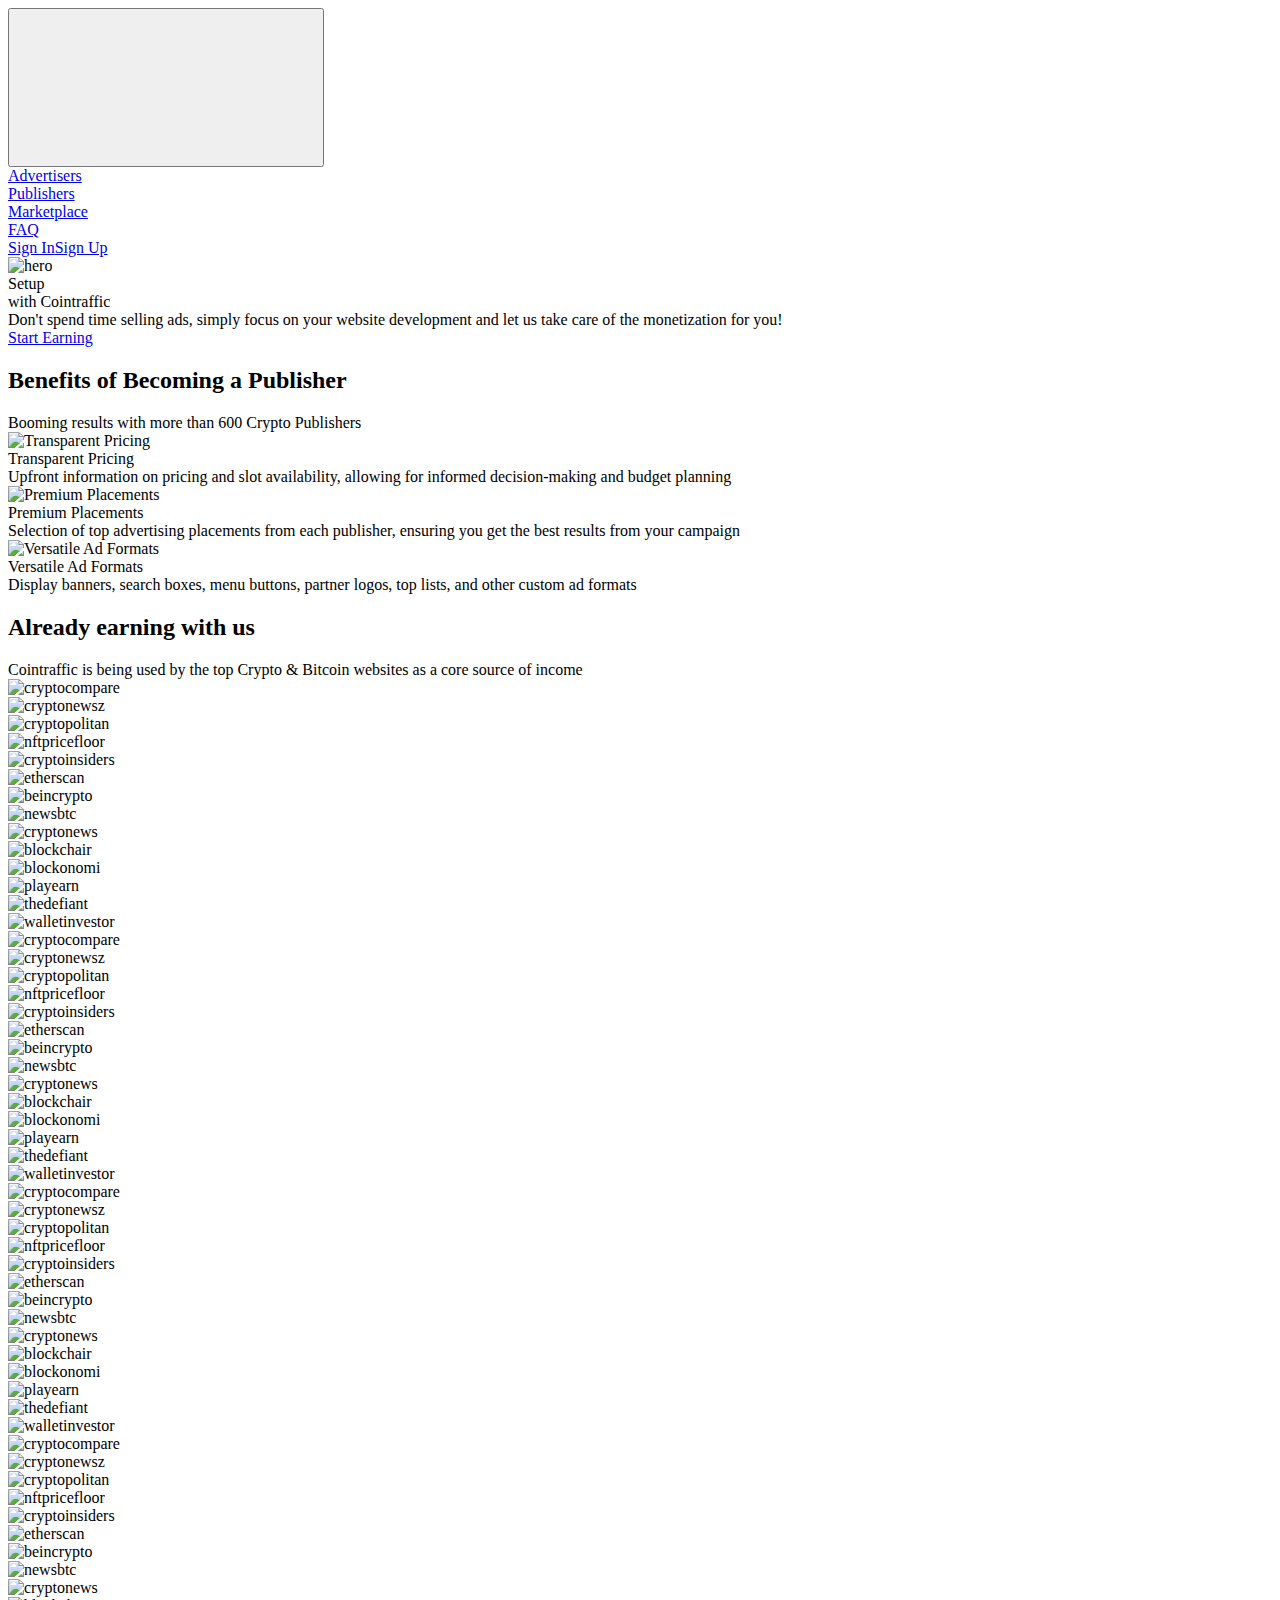
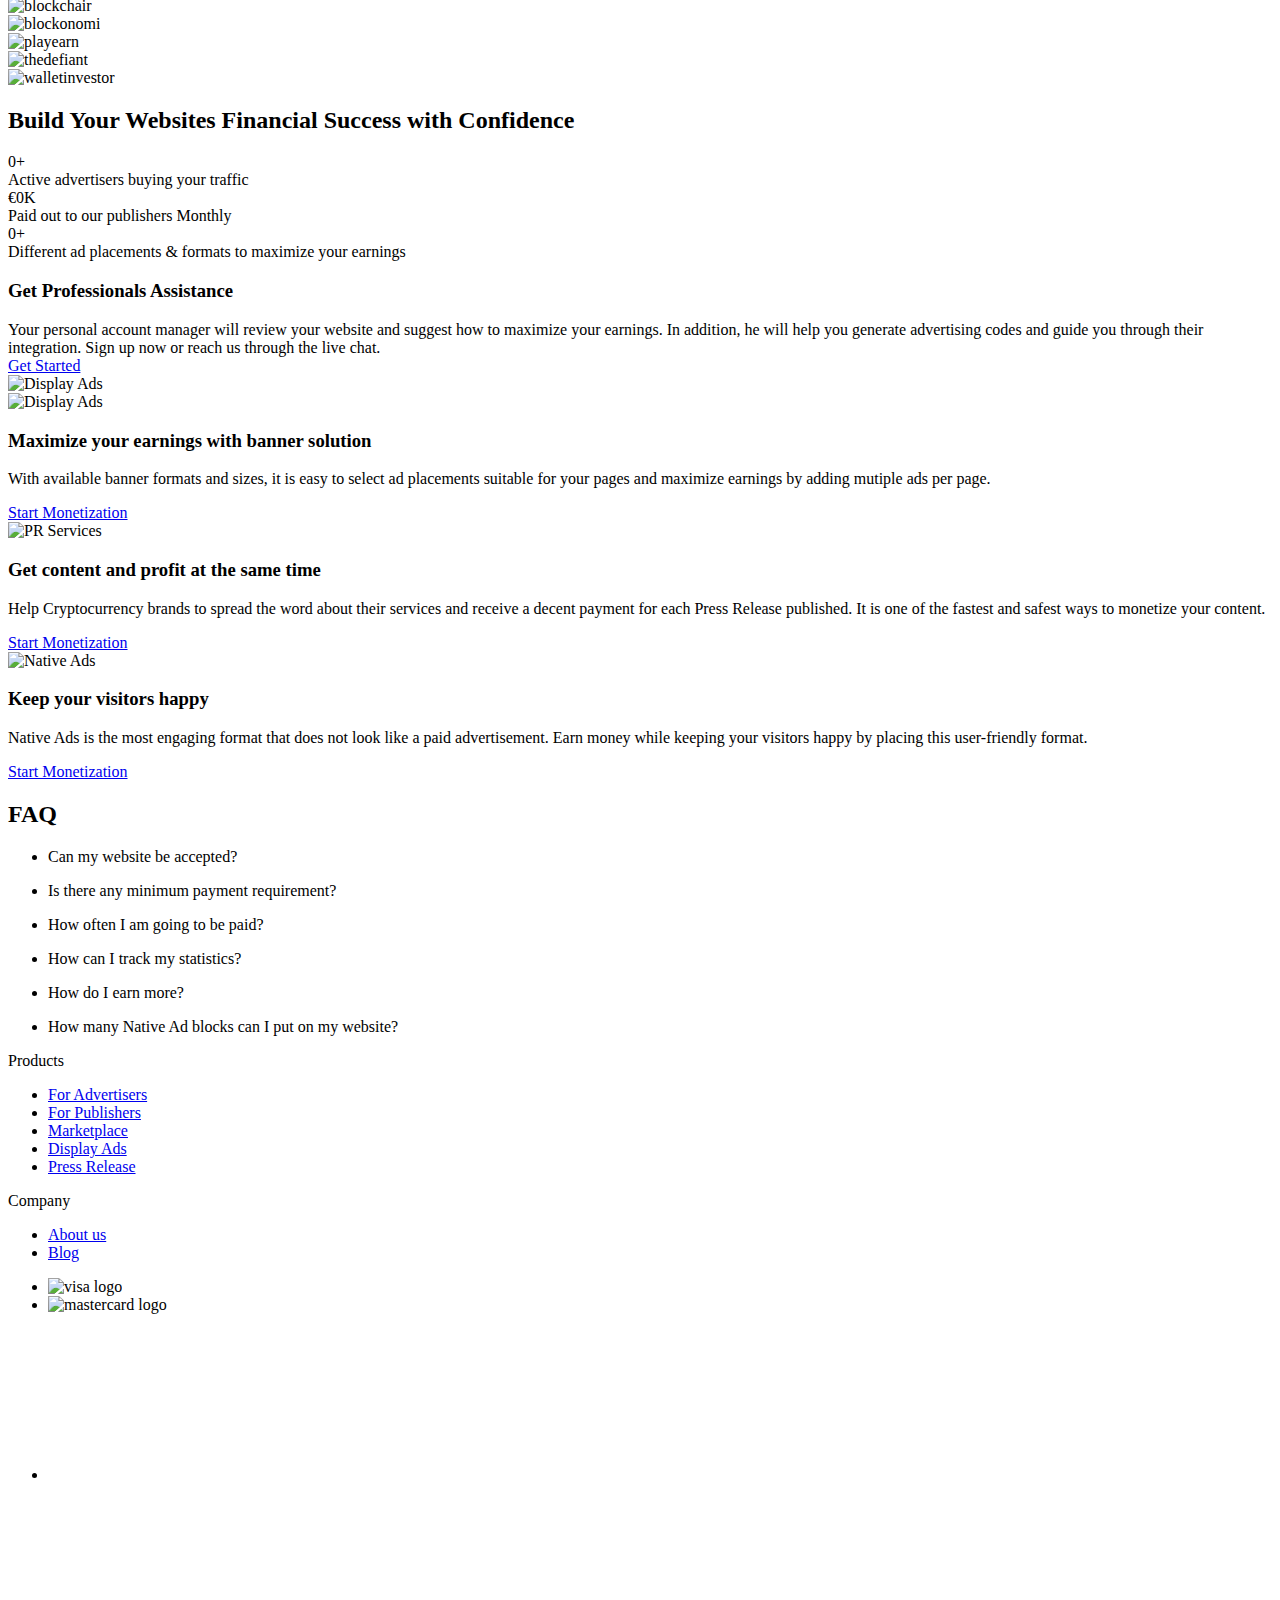
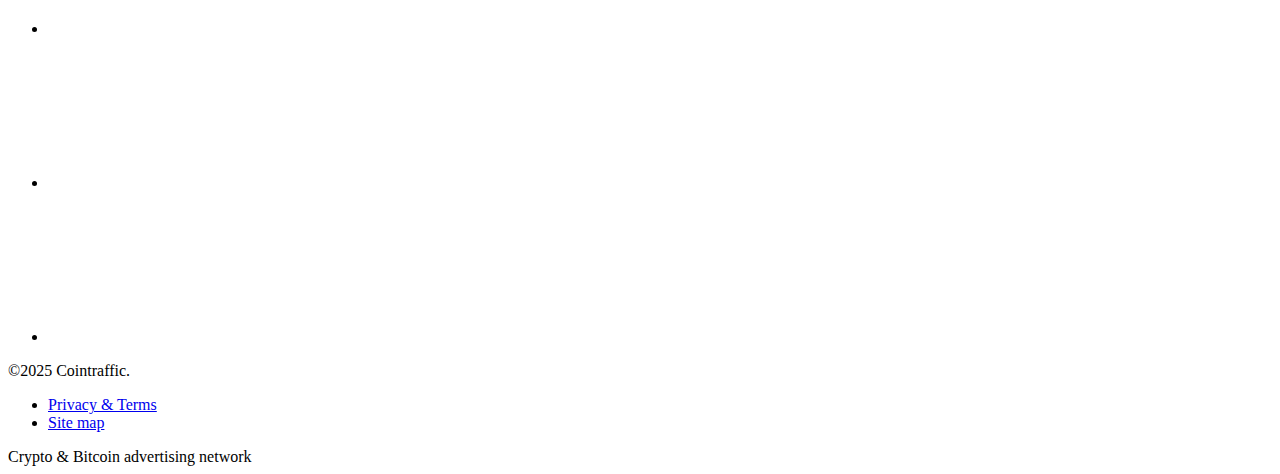
==== coin/index.html @ f9012419 "Create index.html" ====
<!DOCTYPE html><html  lang="en" data-capo=""><head><meta charset="utf-8">
<meta name="viewport" content="width=device-width, initial-scale=1">
<title>Cointraffic - Monetize Your Crypto Website Today | Cointraffic</title>
<link rel="stylesheet" href="/_nuxt/entry.cX0CHUvP.css" crossorigin>
<link rel="stylesheet" href="/_nuxt/swiper-vue.CAFmBJy3.css" crossorigin>
<link rel="stylesheet" href="/_nuxt/MainScreen.BtgzehiG.css" crossorigin>
<link rel="modulepreload" as="script" crossorigin href="/_nuxt/D6061V51.js">
<link rel="modulepreload" as="script" crossorigin href="/_nuxt/ChytOuy1.js">
<link rel="modulepreload" as="script" crossorigin href="/_nuxt/BKaDsuM9.js">
<link rel="modulepreload" as="script" crossorigin href="/_nuxt/C-PkLPy6.js">
<link rel="modulepreload" as="script" crossorigin href="/_nuxt/BoEzwFJn.js">
<link rel="modulepreload" as="script" crossorigin href="/_nuxt/DK569_B-.js">
<link rel="modulepreload" as="script" crossorigin href="/_nuxt/CShWcLdw.js">
<link rel="modulepreload" as="script" crossorigin href="/_nuxt/DnfVS4-9.js">
<link rel="modulepreload" as="script" crossorigin href="/_nuxt/DL-EYDgg.js">
<link rel="modulepreload" as="script" crossorigin href="/_nuxt/CPBm_Awi.js">
<link rel="modulepreload" as="script" crossorigin href="/_nuxt/CvXoIET1.js">
<link rel="modulepreload" as="script" crossorigin href="/_nuxt/DovG8QiW.js">
<link rel="modulepreload" as="script" crossorigin href="/_nuxt/CkdWnkxf.js">
<link rel="modulepreload" as="script" crossorigin href="/_nuxt/3xb1qvcd.js">
<link rel="modulepreload" as="script" crossorigin href="/_nuxt/CjjJAycL.js">
<link rel="modulepreload" as="script" crossorigin href="/_nuxt/Bs3DaffN.js">
<link rel="modulepreload" as="script" crossorigin href="/_nuxt/CocqIs4F.js">
<meta name="robots" content="index, follow">
<meta http-equiv="Content-Security-Policy" content="upgrade-insecure-requests">
<meta name="google-site-verification" content="gRahT1L2TboisYXP9Zs5JhK8yL3z6u_J6typBg5e1ZU">
<meta name="google-adsense-account" content="ca-pub-6922879188965695">
<link rel="icon" type="image/x-icon" href="/favicon.ico">
<script data-hid="4370bc">
            ;(function () {
              var w = window
              var ic = w.Intercom
              if (typeof ic === 'function') {
                ic('reattach_activator')
                ic('update', intercomSettings)
              } else {
                var d = document
                var i = function () {
                  i.c(arguments)
                }
                i.q = []
                i.c = function (args) {
                  i.q.push(args)
                }
                w.Intercom = i
      
                function l () {
                  var s = d.createElement('script')
                  s.type = 'text/javascript'
                  s.async = true
                  s.src = 'https://widget.intercom.io/widget/undefined'
                  var x = d.getElementsByTagName('script')[0]
                  x.parentNode.insertBefore(s, x)
                }
      
                if (w.attachEvent) {
                  w.attachEvent('onload', l)
                } else {
                  w.addEventListener('load', l, false)
                }
              }
            })()</script>
<link rel="canonical" href="https://cointraffic.io/publishers">
<meta name="description" content="Boost your revenue with easy-to-set-up ad placements, fast payments, and hundreds of advertisers bidding on your inventory">
<meta property="og:type" content="website">
<meta property="og:site_name" content="Cointraffic">
<meta property="og:url" content="https://cointraffic.io/publishers">
<meta property="og:locale" content="en_US">
<meta property="og:title" content="Cointraffic - Monetize Your Crypto Website Today">
<meta property="og:description" content="Boost your revenue with easy-to-set-up ad placements, fast payments, and hundreds of advertisers bidding on your inventory">
<meta name="twitter:creator" content="@cointrafficio">
<meta name="twitter:card" content="summary_large_image">
<meta name="twitter:title" content="Cointraffic - Monetize Your Crypto Website Today">
<meta name="twitter:description" content="Boost your revenue with easy-to-set-up ad placements, fast payments, and hundreds of advertisers bidding on your inventory">
<meta property="og:image" content="https://cointraffic.io/assets/images/rocket.svg">
<meta name="twitter:image" content="https://cointraffic.io/assets/images/rocket.svg">
<script type="module" src="/_nuxt/D6061V51.js" crossorigin></script>
<script id="unhead:payload" type="application/json">{"title":"Cointraffic - Leading Crypto Ads & Traffic Platform","titleTemplate":"%s %separator %siteName"}</script>
<link rel="preload" as="fetch" fetchpriority="low" crossorigin="anonymous" href="/_nuxt/builds/meta/38409b65-34bf-47cd-8a44-753f054f93e1.json"></head><body><div id="__nuxt"><div><div class="layout"><!--[--><div></div><header class="header"><div class="header__wrapper"><div class="logo" itemscope itemtype="https://schema.org/Organization"><meta itemprop="logo" content="/assets/images/logo.svg"><a href="/" class="logo__wrapper" itemprop="url" style="--_logo-bg-mobile:url(/assets/images/sm-logo.svg);--_logo-bg-pc:url(/assets/images/logo.svg);"><div class="logo__img" role="img" aria-label="logotype"></div></a></div><div class="header__right"><button class="btn-icon btn-icon_centered header-burger header-burger" aria-label="button burger"><svg class="icon sprite-icon"><use href="/assets/sprite/icons.svg#burger" xlink:href="/assets/sprite/icons.svg#burger"></use></svg><!--[--><!--]--></button><div class="header__right-menu"><nav class="header__menu"><!--[--><a href="/advertisers" class="header__menu-item-wrapper text-m font-medium"><div class="header__menu-item">Advertisers</div></a><a aria-current="page" href="/publishers" class="nuxt-link-active router-link-exact-active header__menu-item-wrapper text-m font-medium"><div class="header__menu-item">Publishers</div></a><a href="/marketplace" class="header__menu-item-wrapper text-m font-medium"><div class="header__menu-item">Marketplace</div></a><a href="https://faq.cointraffic.com/en" rel="noopener noreferrer" target="_blank" class="header__menu-item-wrapper text-m font-medium"><div class="header__menu-item">FAQ</div></a><!--]--></nav><div class="header__sign ml-16 flex gap-8"><a class="btn btn_md btn_tertiary btn_content" href="https://dash.cointraffic.io/login"><!--[-->Sign In<!--]--></a><a class="btn btn_md btn_secondary btn_content" href="https://dash.cointraffic.io/register"><!--[-->Sign Up<!--]--></a></div></div></div></div></header><div class="vmodal header-modal" style="padding:0 0 0 0;" data-v-916219a5><!----><!----></div><!--]--><!--[--><div class="page"><div class="main-screen container container_full"><div class="main-screen__img-wrapper"><div class="main-screen__img"><picture><!--[--><source srcset="/assets/images/main-screen/bg-mobile.svg" media="(max-width:360px)"><source srcset="/assets/images/main-screen/bg-mobile-375.svg" media="(max-width:375px)"><source srcset="/assets/images/main-screen/bg-mobile-375.svg" media="(max-width:390px)"><source srcset="/assets/images/main-screen/bg-mobile-390.svg" media="(max-width:414px)"><source srcset="/assets/images/main-screen/bg-mobile-414.svg" media="(max-width:428px)"><source srcset="/assets/images/main-screen/bg-mobile-428.svg" media="(max-width:575px)"><source srcset="/assets/images/main-screen/bg-mobile-575.svg" media="(max-width:767px)"><source srcset="/assets/images/main-screen/bg-mobile-768.svg" media="(max-width:991px)"><source srcset="/assets/images/main-screen/bg-mobile-991.svg" media="(max-width:1200px)"><!--]--><img class="lazyLoad" src="/assets/images/lazyload.png" alt="hero"></picture></div></div><div class="main-screen__wrapper_short main-screen__wrapper container"><div class="main-screen__body mb-32 md:mb-48"><div class="cycling-hero mb-20 md:mb-32" style="--_duration-in:500ms;--_duration-out:500ms;" data-v-0933af32><!--[--><!--]--><div class="cycling-hero__body" data-v-0933af32><div class="main-screen__item cycling-hero__item text-green-base"> Setup </div></div><!--[--><!--[--><div class="main-screen__item text-content-primary">with Cointraffic</div><!--]--><!--]--></div><div class="main-screen__text text-content-secondary text-l lg:text-xl text-center"><!--[--> Don&#39;t spend time selling ads, simply focus on your website development and let us take care of the monetization for you! <!--]--></div></div><a href="https://dash.cointraffic.io/register/publisher" class="btn btn_lg btn_primary btn_mobile-full mx-auto mx-auto"><!--[--><!--[--> Start Earning <!--]--><!--]--></a></div></div><div class="info-wrapper container container_vertical"><h2 class="info-wrapper__title text-title-l text-content-primary text-center"><!--[--><span class="block mb-20 lg:mb-24">Benefits of Becoming a Publisher</span><!--]--></h2><div class="info-wrapper__description text-m text-content-secondary text-center"><!--[--><div class="mb-32 lg:mb-48"> Booming results with more than 600 Crypto Publishers </div><!--]--></div><div class="info-wrapper__wrapper"><!--[--><div class="info-grid info-grid_odd" style="--_column-pc:3;--_column-tablet:2;--_column-mobile:1;"><!--[--><div class="info-grid__item text-center"><div class="info-grid__img-wrapper"><div class="info-grid__img _ibg"><picture><!----><img class="lazyLoad" src="/assets/images/lazyload.png" alt="Transparent Pricing"></picture></div></div><div class="info-grid__title text-title-m font-medium mb-12">Transparent Pricing</div><div class="info-grid__description text-m text-content-secondary">Upfront information on pricing and slot availability, allowing for informed decision-making and budget planning</div><!----></div><div class="info-grid__item text-center"><div class="info-grid__img-wrapper"><div class="info-grid__img _ibg"><picture><!----><img class="lazyLoad" src="/assets/images/lazyload.png" alt="Premium Placements"></picture></div></div><div class="info-grid__title text-title-m font-medium mb-12">Premium Placements</div><div class="info-grid__description text-m text-content-secondary">Selection of top advertising placements from each publisher, ensuring you get the best results from your campaign</div><!----></div><div class="info-grid__item text-center"><div class="info-grid__img-wrapper"><div class="info-grid__img _ibg"><picture><!----><img class="lazyLoad" src="/assets/images/lazyload.png" alt="Versatile Ad Formats"></picture></div></div><div class="info-grid__title text-title-m font-medium mb-12">Versatile Ad Formats</div><div class="info-grid__description text-m text-content-secondary">Display banners, search boxes, menu buttons, partner logos, top lists, and other custom ad formats</div><!----></div><!--]--></div><!--]--></div></div><div class="info-wrapper container_vertical"><h2 class="info-wrapper__title text-title-l text-content-primary text-center"><!--[--><span class="block mb-20 sm:mb-24">Already earning with us</span><!--]--></h2><div class="info-wrapper__description text-m text-content-secondary text-center"><!--[--><div class="mb-32 sm:mb-48"> Cointraffic is being used by the top Crypto &amp; Bitcoin websites as a core source of income </div><!--]--></div><div class="info-wrapper__wrapper"><!--[--><div class="marquee-line" style="--_duration:170s;"><div class="marquee-line__wrapper"><!--[--><div class="marquee-line__item"><!--[--><!--[--><div class="partner-logo mr-32"><div class="partner-logo__img _ibg"><picture><!----><img class="lazyLoad" src="/assets/images/lazyload.png" alt="cryptocompare"></picture></div></div><div class="partner-logo mr-32"><div class="partner-logo__img _ibg"><picture><!----><img class="lazyLoad" src="/assets/images/lazyload.png" alt="cryptonewsz"></picture></div></div><div class="partner-logo mr-32"><div class="partner-logo__img _ibg"><picture><!----><img class="lazyLoad" src="/assets/images/lazyload.png" alt="cryptopolitan"></picture></div></div><div class="partner-logo mr-32"><div class="partner-logo__img _ibg"><picture><!----><img class="lazyLoad" src="/assets/images/lazyload.png" alt="nftpricefloor"></picture></div></div><div class="partner-logo mr-32"><div class="partner-logo__img _ibg"><picture><!----><img class="lazyLoad" src="/assets/images/lazyload.png" alt="cryptoinsiders"></picture></div></div><div class="partner-logo mr-32"><div class="partner-logo__img _ibg"><picture><!----><img class="lazyLoad" src="/assets/images/lazyload.png" alt="etherscan"></picture></div></div><div class="partner-logo mr-32"><div class="partner-logo__img _ibg"><picture><!----><img class="lazyLoad" src="/assets/images/lazyload.png" alt="beincrypto"></picture></div></div><div class="partner-logo mr-32"><div class="partner-logo__img _ibg"><picture><!----><img class="lazyLoad" src="/assets/images/lazyload.png" alt="newsbtc"></picture></div></div><div class="partner-logo mr-32"><div class="partner-logo__img _ibg"><picture><!----><img class="lazyLoad" src="/assets/images/lazyload.png" alt="cryptonews"></picture></div></div><div class="partner-logo mr-32"><div class="partner-logo__img _ibg"><picture><!----><img class="lazyLoad" src="/assets/images/lazyload.png" alt="blockchair"></picture></div></div><div class="partner-logo mr-32"><div class="partner-logo__img _ibg"><picture><!----><img class="lazyLoad" src="/assets/images/lazyload.png" alt="blockonomi"></picture></div></div><div class="partner-logo mr-32"><div class="partner-logo__img _ibg"><picture><!----><img class="lazyLoad" src="/assets/images/lazyload.png" alt="playearn"></picture></div></div><div class="partner-logo mr-32"><div class="partner-logo__img _ibg"><picture><!----><img class="lazyLoad" src="/assets/images/lazyload.png" alt="thedefiant"></picture></div></div><div class="partner-logo mr-32"><div class="partner-logo__img _ibg"><picture><!----><img class="lazyLoad" src="/assets/images/lazyload.png" alt="walletinvestor"></picture></div></div><!--]--><!--]--></div><div class="marquee-line__item"><!--[--><!--[--><div class="partner-logo mr-32"><div class="partner-logo__img _ibg"><picture><!----><img class="lazyLoad" src="/assets/images/lazyload.png" alt="cryptocompare"></picture></div></div><div class="partner-logo mr-32"><div class="partner-logo__img _ibg"><picture><!----><img class="lazyLoad" src="/assets/images/lazyload.png" alt="cryptonewsz"></picture></div></div><div class="partner-logo mr-32"><div class="partner-logo__img _ibg"><picture><!----><img class="lazyLoad" src="/assets/images/lazyload.png" alt="cryptopolitan"></picture></div></div><div class="partner-logo mr-32"><div class="partner-logo__img _ibg"><picture><!----><img class="lazyLoad" src="/assets/images/lazyload.png" alt="nftpricefloor"></picture></div></div><div class="partner-logo mr-32"><div class="partner-logo__img _ibg"><picture><!----><img class="lazyLoad" src="/assets/images/lazyload.png" alt="cryptoinsiders"></picture></div></div><div class="partner-logo mr-32"><div class="partner-logo__img _ibg"><picture><!----><img class="lazyLoad" src="/assets/images/lazyload.png" alt="etherscan"></picture></div></div><div class="partner-logo mr-32"><div class="partner-logo__img _ibg"><picture><!----><img class="lazyLoad" src="/assets/images/lazyload.png" alt="beincrypto"></picture></div></div><div class="partner-logo mr-32"><div class="partner-logo__img _ibg"><picture><!----><img class="lazyLoad" src="/assets/images/lazyload.png" alt="newsbtc"></picture></div></div><div class="partner-logo mr-32"><div class="partner-logo__img _ibg"><picture><!----><img class="lazyLoad" src="/assets/images/lazyload.png" alt="cryptonews"></picture></div></div><div class="partner-logo mr-32"><div class="partner-logo__img _ibg"><picture><!----><img class="lazyLoad" src="/assets/images/lazyload.png" alt="blockchair"></picture></div></div><div class="partner-logo mr-32"><div class="partner-logo__img _ibg"><picture><!----><img class="lazyLoad" src="/assets/images/lazyload.png" alt="blockonomi"></picture></div></div><div class="partner-logo mr-32"><div class="partner-logo__img _ibg"><picture><!----><img class="lazyLoad" src="/assets/images/lazyload.png" alt="playearn"></picture></div></div><div class="partner-logo mr-32"><div class="partner-logo__img _ibg"><picture><!----><img class="lazyLoad" src="/assets/images/lazyload.png" alt="thedefiant"></picture></div></div><div class="partner-logo mr-32"><div class="partner-logo__img _ibg"><picture><!----><img class="lazyLoad" src="/assets/images/lazyload.png" alt="walletinvestor"></picture></div></div><!--]--><!--]--></div><div class="marquee-line__item"><!--[--><!--[--><div class="partner-logo mr-32"><div class="partner-logo__img _ibg"><picture><!----><img class="lazyLoad" src="/assets/images/lazyload.png" alt="cryptocompare"></picture></div></div><div class="partner-logo mr-32"><div class="partner-logo__img _ibg"><picture><!----><img class="lazyLoad" src="/assets/images/lazyload.png" alt="cryptonewsz"></picture></div></div><div class="partner-logo mr-32"><div class="partner-logo__img _ibg"><picture><!----><img class="lazyLoad" src="/assets/images/lazyload.png" alt="cryptopolitan"></picture></div></div><div class="partner-logo mr-32"><div class="partner-logo__img _ibg"><picture><!----><img class="lazyLoad" src="/assets/images/lazyload.png" alt="nftpricefloor"></picture></div></div><div class="partner-logo mr-32"><div class="partner-logo__img _ibg"><picture><!----><img class="lazyLoad" src="/assets/images/lazyload.png" alt="cryptoinsiders"></picture></div></div><div class="partner-logo mr-32"><div class="partner-logo__img _ibg"><picture><!----><img class="lazyLoad" src="/assets/images/lazyload.png" alt="etherscan"></picture></div></div><div class="partner-logo mr-32"><div class="partner-logo__img _ibg"><picture><!----><img class="lazyLoad" src="/assets/images/lazyload.png" alt="beincrypto"></picture></div></div><div class="partner-logo mr-32"><div class="partner-logo__img _ibg"><picture><!----><img class="lazyLoad" src="/assets/images/lazyload.png" alt="newsbtc"></picture></div></div><div class="partner-logo mr-32"><div class="partner-logo__img _ibg"><picture><!----><img class="lazyLoad" src="/assets/images/lazyload.png" alt="cryptonews"></picture></div></div><div class="partner-logo mr-32"><div class="partner-logo__img _ibg"><picture><!----><img class="lazyLoad" src="/assets/images/lazyload.png" alt="blockchair"></picture></div></div><div class="partner-logo mr-32"><div class="partner-logo__img _ibg"><picture><!----><img class="lazyLoad" src="/assets/images/lazyload.png" alt="blockonomi"></picture></div></div><div class="partner-logo mr-32"><div class="partner-logo__img _ibg"><picture><!----><img class="lazyLoad" src="/assets/images/lazyload.png" alt="playearn"></picture></div></div><div class="partner-logo mr-32"><div class="partner-logo__img _ibg"><picture><!----><img class="lazyLoad" src="/assets/images/lazyload.png" alt="thedefiant"></picture></div></div><div class="partner-logo mr-32"><div class="partner-logo__img _ibg"><picture><!----><img class="lazyLoad" src="/assets/images/lazyload.png" alt="walletinvestor"></picture></div></div><!--]--><!--]--></div><div class="marquee-line__item"><!--[--><!--[--><div class="partner-logo mr-32"><div class="partner-logo__img _ibg"><picture><!----><img class="lazyLoad" src="/assets/images/lazyload.png" alt="cryptocompare"></picture></div></div><div class="partner-logo mr-32"><div class="partner-logo__img _ibg"><picture><!----><img class="lazyLoad" src="/assets/images/lazyload.png" alt="cryptonewsz"></picture></div></div><div class="partner-logo mr-32"><div class="partner-logo__img _ibg"><picture><!----><img class="lazyLoad" src="/assets/images/lazyload.png" alt="cryptopolitan"></picture></div></div><div class="partner-logo mr-32"><div class="partner-logo__img _ibg"><picture><!----><img class="lazyLoad" src="/assets/images/lazyload.png" alt="nftpricefloor"></picture></div></div><div class="partner-logo mr-32"><div class="partner-logo__img _ibg"><picture><!----><img class="lazyLoad" src="/assets/images/lazyload.png" alt="cryptoinsiders"></picture></div></div><div class="partner-logo mr-32"><div class="partner-logo__img _ibg"><picture><!----><img class="lazyLoad" src="/assets/images/lazyload.png" alt="etherscan"></picture></div></div><div class="partner-logo mr-32"><div class="partner-logo__img _ibg"><picture><!----><img class="lazyLoad" src="/assets/images/lazyload.png" alt="beincrypto"></picture></div></div><div class="partner-logo mr-32"><div class="partner-logo__img _ibg"><picture><!----><img class="lazyLoad" src="/assets/images/lazyload.png" alt="newsbtc"></picture></div></div><div class="partner-logo mr-32"><div class="partner-logo__img _ibg"><picture><!----><img class="lazyLoad" src="/assets/images/lazyload.png" alt="cryptonews"></picture></div></div><div class="partner-logo mr-32"><div class="partner-logo__img _ibg"><picture><!----><img class="lazyLoad" src="/assets/images/lazyload.png" alt="blockchair"></picture></div></div><div class="partner-logo mr-32"><div class="partner-logo__img _ibg"><picture><!----><img class="lazyLoad" src="/assets/images/lazyload.png" alt="blockonomi"></picture></div></div><div class="partner-logo mr-32"><div class="partner-logo__img _ibg"><picture><!----><img class="lazyLoad" src="/assets/images/lazyload.png" alt="playearn"></picture></div></div><div class="partner-logo mr-32"><div class="partner-logo__img _ibg"><picture><!----><img class="lazyLoad" src="/assets/images/lazyload.png" alt="thedefiant"></picture></div></div><div class="partner-logo mr-32"><div class="partner-logo__img _ibg"><picture><!----><img class="lazyLoad" src="/assets/images/lazyload.png" alt="walletinvestor"></picture></div></div><!--]--><!--]--></div><!--]--></div></div><!--]--></div></div><div class="info-wrapper count-info count-info_odd container container_vertical" style="--_column-pc:3;--_column-tablet:2;--_column-mobile:1;"><h2 class="info-wrapper__title text-title-l text-content-primary text-center"><!--[-->Build Your Websites Financial Success with Confidence<!--]--></h2><!----><div class="info-wrapper__wrapper"><!--[--><!--[--><div class="count-info__item"><div class="counter"><!--[--><!--]-->0<!--[-->+<!--]--></div><div class="count-info__item-body text-m text-content-secondary text-center">Active advertisers buying your traffic</div></div><div class="count-info__item"><div class="counter"><!--[-->€<!--]-->0<!--[-->K<!--]--></div><div class="count-info__item-body text-m text-content-secondary text-center">Paid out to our publishers Monthly</div></div><div class="count-info__item"><div class="counter"><!--[--><!--]-->0<!--[-->+<!--]--></div><div class="count-info__item-body text-m text-content-secondary text-center">Different ad placements &amp; formats to maximize your earnings</div></div><!--]--><!--]--></div></div><div class="info-button container container_vertical"><div class="text-button py-32 px-20 sm:px-40 lg:px-60"><div class="text-button__wrapper"><h3 class="text-title-m font-medium mb-12 text-button__title">Get Professionals Assistance</h3><div class="text-content-secondary text-m text-button__body dynamic-html"><!--[--><!--[--> Your personal account manager will review your website and suggest how to maximize your earnings. In addition, he will help you generate advertising codes and guide you through their integration. Sign up now or reach us through the live chat. <!--]--><!--]--></div></div><div class="text-button__btn-wrapper"><a class="btn btn_lg btn_primary btn_mobile-full text-button__btn text-button__btn" href="https://dash.cointraffic.io/register/publisher" rel="noopener noreferrer nofollow"><!--[--><!--[--><!--[--> Get Started <!--]--><!--]--><!--]--></a></div></div></div><div class="sticky-slider sticky-tabs container_vertical"><div class="sticky-slider__sidebar"><!--[--><div class="sticky-tabs__img-wrapper"><!--[--><div style="" class="sticky-tabs__img"><picture><!----><img class="lazyLoad" src="/assets/images/lazyload.png" alt="Display Ads"></picture></div><div style="display:none;" class="sticky-tabs__img"><picture><!----><img class="lazyLoad" src="/assets/images/lazyload.png" alt="PR Services"></picture></div><div style="display:none;" class="sticky-tabs__img"><picture><!----><img class="lazyLoad" src="/assets/images/lazyload.png" alt="Native Ads"></picture></div><!--]--></div><!--]--></div><div class="sticky-slider__slides"><!--[--><!--[--><div class="sticky-tabs__item"><!--[--><div class="image-side image-side_place-right image-side_align-center" style="--_banner-ratio-pc:111.1111%;--_banner-ratio-tablet:69.768%;--_banner-ratio-mobile:86.568%;"><div class="image-side__img-wrapper_mobile image-side__img-wrapper"><div class="image-side__img _ibg"><picture><!--[--><source srcset="/assets/images/publishers/type/display-mobile.svg" media="(max-width:575px)"><source srcset="/assets/images/publishers/type/display-tablet.svg" media="(max-width:991px)"><!--]--><img class="lazyLoad" src="/assets/images/lazyload.png" alt="Display Ads"></picture></div></div><div class="image-side__body"><!--[--><div class="text-button"><div class="text-button__wrapper"><h3 class="text-title-l mb-20 text-button__title">Maximize your earnings with banner solution</h3><div class="mb-32 lg:mb-48 text-button__body dynamic-html"><!--[--><div><p class="text-content-secondary text-m">With available banner formats and sizes, it is easy to select ad placements suitable for your pages and maximize earnings by adding mutiple ads per page.</p></div><!--]--></div></div><div class="text-button__btn-wrapper"><a href="https://dash.cointraffic.io/register/publisher" rel="noopener noreferrer nofollow" class="btn btn_lg btn_secondary btn_mobile-full text-button__btn text-button__btn"><!--[--><!--[-->Start Monetization<!--]--><!--]--></a></div></div><!--]--></div></div><!--]--></div><div class="sticky-tabs__item"><!--[--><div class="image-side image-side_place-right image-side_align-center" style="--_banner-ratio-pc:111.1111%;--_banner-ratio-tablet:69.768%;--_banner-ratio-mobile:86.568%;"><div class="image-side__img-wrapper_mobile image-side__img-wrapper"><div class="image-side__img _ibg"><picture><!--[--><source srcset="/assets/images/publishers/type/pr-services-mobile.svg" media="(max-width:575px)"><source srcset="/assets/images/publishers/type/pr-services-tablet.svg" media="(max-width:991px)"><!--]--><img class="lazyLoad" src="/assets/images/lazyload.png" alt="PR Services"></picture></div></div><div class="image-side__body"><!--[--><div class="text-button"><div class="text-button__wrapper"><h3 class="text-title-l mb-20 text-button__title">Get content and profit at the same time</h3><div class="mb-32 lg:mb-48 text-button__body dynamic-html"><!--[--><div><p class="text-content-secondary text-m">Help Cryptocurrency brands to spread the word about their services and receive a decent payment for each Press Release published. It is one of the fastest and safest ways to monetize your content.</p></div><!--]--></div></div><div class="text-button__btn-wrapper"><a href="https://dash.cointraffic.io/register/publisher" rel="noopener noreferrer nofollow" class="btn btn_lg btn_secondary btn_mobile-full text-button__btn text-button__btn"><!--[--><!--[-->Start Monetization<!--]--><!--]--></a></div></div><!--]--></div></div><!--]--></div><div class="sticky-tabs__item"><!--[--><div class="image-side image-side_place-right image-side_align-center" style="--_banner-ratio-pc:111.1111%;--_banner-ratio-tablet:69.768%;--_banner-ratio-mobile:86.568%;"><div class="image-side__img-wrapper_mobile image-side__img-wrapper"><div class="image-side__img _ibg"><picture><!--[--><source srcset="/assets/images/publishers/type/native-mobile.svg" media="(max-width:575px)"><source srcset="/assets/images/publishers/type/native-tablet.svg" media="(max-width:991px)"><!--]--><img class="lazyLoad" src="/assets/images/lazyload.png" alt="Native Ads"></picture></div></div><div class="image-side__body"><!--[--><div class="text-button"><div class="text-button__wrapper"><h3 class="text-title-l mb-20 text-button__title">Keep your visitors happy</h3><div class="mb-32 lg:mb-48 text-button__body dynamic-html"><!--[--><div><p class="text-content-secondary text-m">Native Ads is the most engaging format that does not look like a paid advertisement. Earn money while keeping your visitors happy by placing this user-friendly format.</p></div><!--]--></div></div><div class="text-button__btn-wrapper"><a href="https://dash.cointraffic.io/register/publisher" rel="noopener noreferrer nofollow" class="btn btn_lg btn_secondary btn_mobile-full text-button__btn text-button__btn"><!--[--><!--[-->Start Monetization<!--]--><!--]--></a></div></div><!--]--></div></div><!--]--></div><!--]--><!--]--></div></div><div class="info-wrapper faq container container_vertical"><h2 class="info-wrapper__title text-title-l text-content-primary text-center"><!--[--><span class="block mb-32 lg:mb-48">FAQ</span><!--]--></h2><!----><div class="info-wrapper__wrapper"><!--[--><div class="spoiler-wrapper"><!--[--><ul class="faq__list"><!--[--><li class="faq__item"><div class="spoiler"><div class="spoiler__plus spoiler__title"><!--[--><p class="text-l sm:text-title-m font-medium py-24">Can my website be accepted?</p><!--]--><!----></div><div class="spoiler__body" hidden><!--[--><div class="dynamic-html text-content-secondary text-m pb-24"><p class="mb-24">Here at Cointraffic we try to provide the best traffic quality in the crypto niche. To keep our services reputable and professional, we will reject any low-quality website. We also do not accept websites that are non-relevant to the cryptocurrency niche. This strategy allows us to provide the highest payment rates on the market. There are three minimum requirements in order to be accepted: </p><ol><li>Your website has to be related to the cryptocurrency market.</li><li>Your website must ensure brand-safe content including unique and original articles as well as a user-friendly interface.</li><li>Your website must have a minimum unique visitor per month rate of 5,000 and above.</li></ol></div><!--]--></div></div></li><li class="faq__item"><div class="spoiler"><div class="spoiler__plus spoiler__title"><!--[--><p class="text-l sm:text-title-m font-medium py-24">Is there any minimum payment requirement?</p><!--]--><!----></div><div class="spoiler__body" hidden><!--[--><div class="dynamic-html text-content-secondary text-m pb-24">All accumulated commissions are received in euros. Payouts can be made to your BTC wallet address (€25 min payment threshold) in BTC or to your bank account in euros (minimum payment threshold is €300).</div><!--]--></div></div></li><li class="faq__item"><div class="spoiler"><div class="spoiler__plus spoiler__title"><!--[--><p class="text-l sm:text-title-m font-medium py-24">How often I am going to be paid?</p><!--]--><!----></div><div class="spoiler__body" hidden><!--[--><div class="dynamic-html text-content-secondary text-m pb-24">You can request commissions any time you want and receive it during the next pay-out day. We send out the payments three times per week - Monday, Wednesday, Friday.</div><!--]--></div></div></li><li class="faq__item"><div class="spoiler"><div class="spoiler__plus spoiler__title"><!--[--><p class="text-l sm:text-title-m font-medium py-24">How can I track my statistics?</p><!--]--><!----></div><div class="spoiler__body" hidden><!--[--><div class="dynamic-html text-content-secondary text-m pb-24">Cointraffic provides detailed statistics as to how each of your adposition is performing. By checking the statistics, you have an option to see the number of impressions and profits on a daily basis.</div><!--]--></div></div></li><li class="faq__item"><div class="spoiler"><div class="spoiler__plus spoiler__title"><!--[--><p class="text-l sm:text-title-m font-medium py-24">How do I earn more?</p><!--]--><!----></div><div class="spoiler__body" hidden><!--[--><div class="dynamic-html text-content-secondary text-m pb-24">We provide multiple advertising formats that help you to monetize your Crypto or Bitcoin related website with maximum efficiency. That also includes a possibility to place several Banner Ad positions both for mobile and desktop devices. Additionally, you can also become our Press Release publisher and get paid for every article you publish.</div><!--]--></div></div></li><li class="faq__item"><div class="spoiler"><div class="spoiler__plus spoiler__title"><!--[--><p class="text-l sm:text-title-m font-medium py-24">How many Native Ad blocks can I put on my website?</p><!--]--><!----></div><div class="spoiler__body" hidden><!--[--><div class="dynamic-html text-content-secondary text-m pb-24">We allow the use of only one Native Ads block on each page of your website. This restriction helps keeping your website clean and your users happy.</div><!--]--></div></div></li><!--]--></ul><!--]--></div><!--]--></div></div></div><!--]--><footer class="footer"><div class="container"><nav class="footer__menu"><!--[--><div class="footer__column footer-column"><!--[--><div class="footer-column__item"><div class="footer-column__title text-content-static-white text-xl mb-24">Products</div><ul class="footer-column__list"><!--[--><li class="footer-column__list-item"><a href="/advertisers" class="link link_marina link_tight text-l">For Advertisers</a></li><li class="footer-column__list-item"><a aria-current="page" href="/publishers" class="nuxt-link-active router-link-exact-active link link_marina link_tight text-l">For Publishers</a></li><li class="footer-column__list-item"><a href="/marketplace" class="link link_marina link_tight text-l">Marketplace</a></li><li class="footer-column__list-item"><a href="/advertisers/ad-formats/display-ads" class="link link_marina link_tight text-l">Display Ads</a></li><li class="footer-column__list-item"><a href="/advertisers/ad-formats/press-release" class="link link_marina link_tight text-l">Press Release</a></li><!--]--></ul></div><!--]--></div><div class="footer__column footer-column"><!--[--><div class="footer-column__item"><div class="footer-column__title text-content-static-white text-xl mb-24">Company</div><ul class="footer-column__list"><!--[--><li class="footer-column__list-item"><a href="/about" class="link link_marina link_tight text-l">About us</a></li><li class="footer-column__list-item"><a href="https://cointraffic.com/blog" rel="noopener noreferrer nofollow" target="_blank" class="link link_marina link_tight text-l">Blog</a></li><!--]--></ul></div><!--]--></div><!--]--><!--[--><div class="logo footer__logo" itemscope itemtype="https://schema.org/Organization"><meta itemprop="logo" content="/assets/images/logo-white.svg"><div class="logo__wrapper" itemprop="url" style="--_logo-bg-mobile:url(/assets/images/logo-white.svg);--_logo-bg-pc:url(/assets/images/logo-white.svg);"><div class="logo__img" role="img" aria-label="logotype"></div></div></div><!--]--></nav><div class="footer-icons mt-32"><ul class="footer-icons__list"><!--[--><li><picture width="56" height="18"><!----><img class="lazyLoad" src="/assets/images/lazyload.png" alt="visa logo"></picture></li><li><picture width="42" height="33"><!----><img class="lazyLoad" src="/assets/images/lazyload.png" alt="mastercard logo"></picture></li><!--]--></ul><div><ul class="footer-icons__list footer-icons__list_social"><!--[--><li><a href="https://www.facebook.com/Cointraffic/" rel="noopener noreferrer nofollow" target="_blank" aria-label="facebook"><svg class="icon sprite-icon link link_marina-dark"><use href="/assets/sprite/icons.svg#facebook" xlink:href="/assets/sprite/icons.svg#facebook"></use></svg></a></li><li><a href="https://twitter.com/cointrafficio" rel="noopener noreferrer nofollow" target="_blank" aria-label="twitter"><svg class="icon sprite-icon link link_marina-dark"><use href="/assets/sprite/icons.svg#twitter" xlink:href="/assets/sprite/icons.svg#twitter"></use></svg></a></li><li><a href="https://www.linkedin.com/company/cointrafficnetwork" rel="noopener noreferrer nofollow" target="_blank" aria-label="linkedin"><svg class="icon sprite-icon link link_marina-dark"><use href="/assets/sprite/icons.svg#linkedin" xlink:href="/assets/sprite/icons.svg#linkedin"></use></svg></a></li><li><div><svg class="icon sprite-icon link link_marina-dark"><use href="/assets/sprite/icons.svg#wechat" xlink:href="/assets/sprite/icons.svg#wechat"></use></svg></div></li><!--]--></ul><div class="vmodal wechat" style="padding:0 0 0 0;" data-v-916219a5><!----><!----></div></div></div><div class="footer-copyright text-l mt-32"><div class="footer-copyright__left"><div class="footer-copyright__copy"> ©2025 Cointraffic. </div><ul class="footer-copyright__list"><!--[--><li class="footer-copyright__list-item"><a href="/legal/usage" class="footer-copyright__link link link_marina link_tight">Privacy &amp; Terms</a></li><li class="footer-copyright__list-item"><a href="/sitemap" class="footer-copyright__link link link_marina link_tight">Site map</a></li><!--]--></ul></div><div class="footer-copyright__right"> Crypto &amp; Bitcoin advertising network </div></div></div></footer></div><div style="display:none;" class="cookies"><div class="cookies__wrapper"><div class="text-m"> We use cookies to offer you a better browsing experience, analyze site traffic, personalize content, and serve targeted advertisements. Read about how we use cookies by visiting our <a href="/legal/cookie" class="text-content-info font-medium">Cookie Policy</a>. If you continue to use this site, you consent to our use of cookies. </div><div class="cookies__btn-wrapper"><button class="btn btn_md btn_primary btn_content"><!--[-->Agree<!--]--></button></div></div></div></div></div><div id="teleports"></div><script type="application/json" data-nuxt-data="nuxt-app" data-ssr="true" id="__NUXT_DATA__">[["ShallowReactive",1],{"data":2,"state":4,"once":7,"_errors":8,"serverRendered":10,"path":11},["ShallowReactive",3],{},["Reactive",5],{"$srefCode":6},"",["Set"],["ShallowReactive",9],{},true,"/publishers"]</script>
<script>window.__NUXT__={};window.__NUXT__.config={public:{gtm:{devtools:true,id:"GTM-WR5MLR4",enableRouterSync:true},domainCookie:".cointraffic.com",siteUrl:"https://cointraffic.io",siteName:"Cointraffic",siteDescription:"",language:"en",titleSeparator:"|",twitterCreator:"@cointrafficio",intercomId:"xm0xidvi","nuxt-unhead":{seoOptimise:true,resolveAliases:false,renderSSRHeadOptions:{omitLineBreaks:false}}},app:{baseURL:"/",buildId:"38409b65-34bf-47cd-8a44-753f054f93e1",buildAssetsDir:"/_nuxt/",cdnURL:""}}</script></body></html>
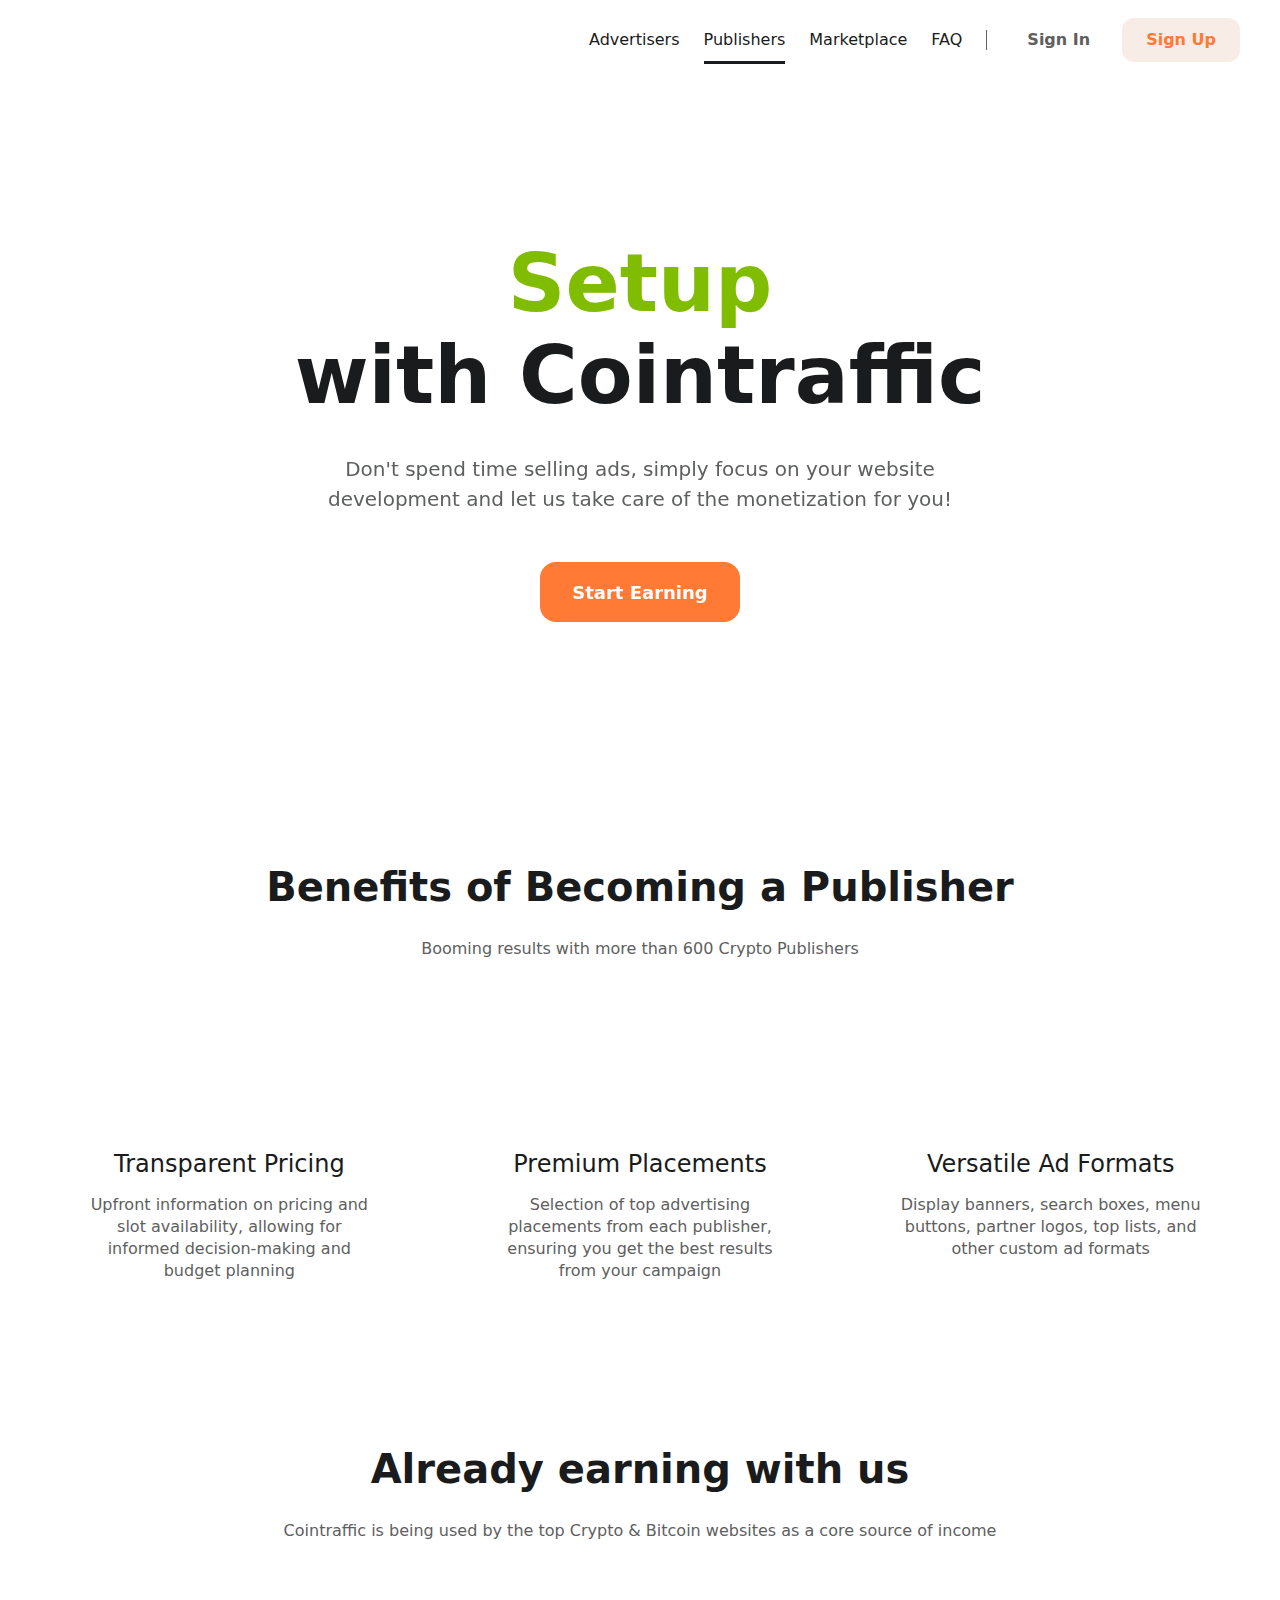
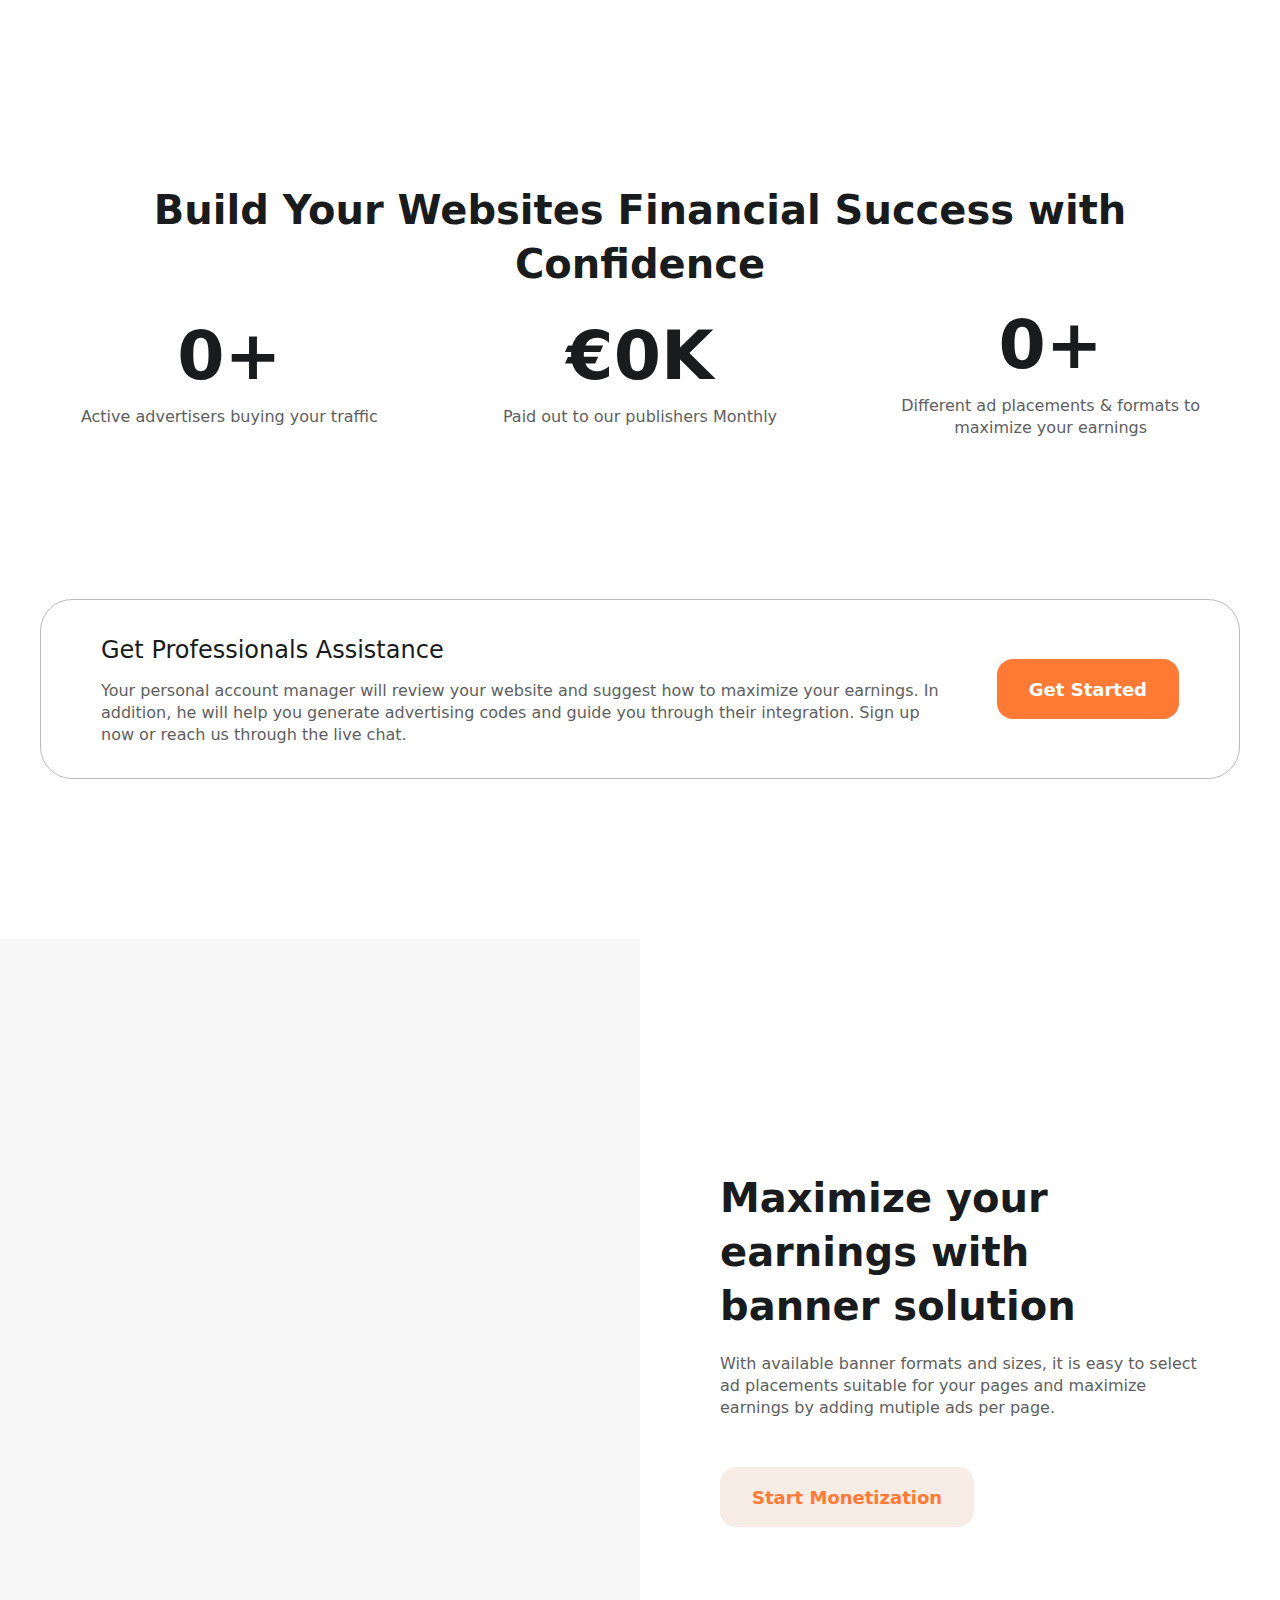
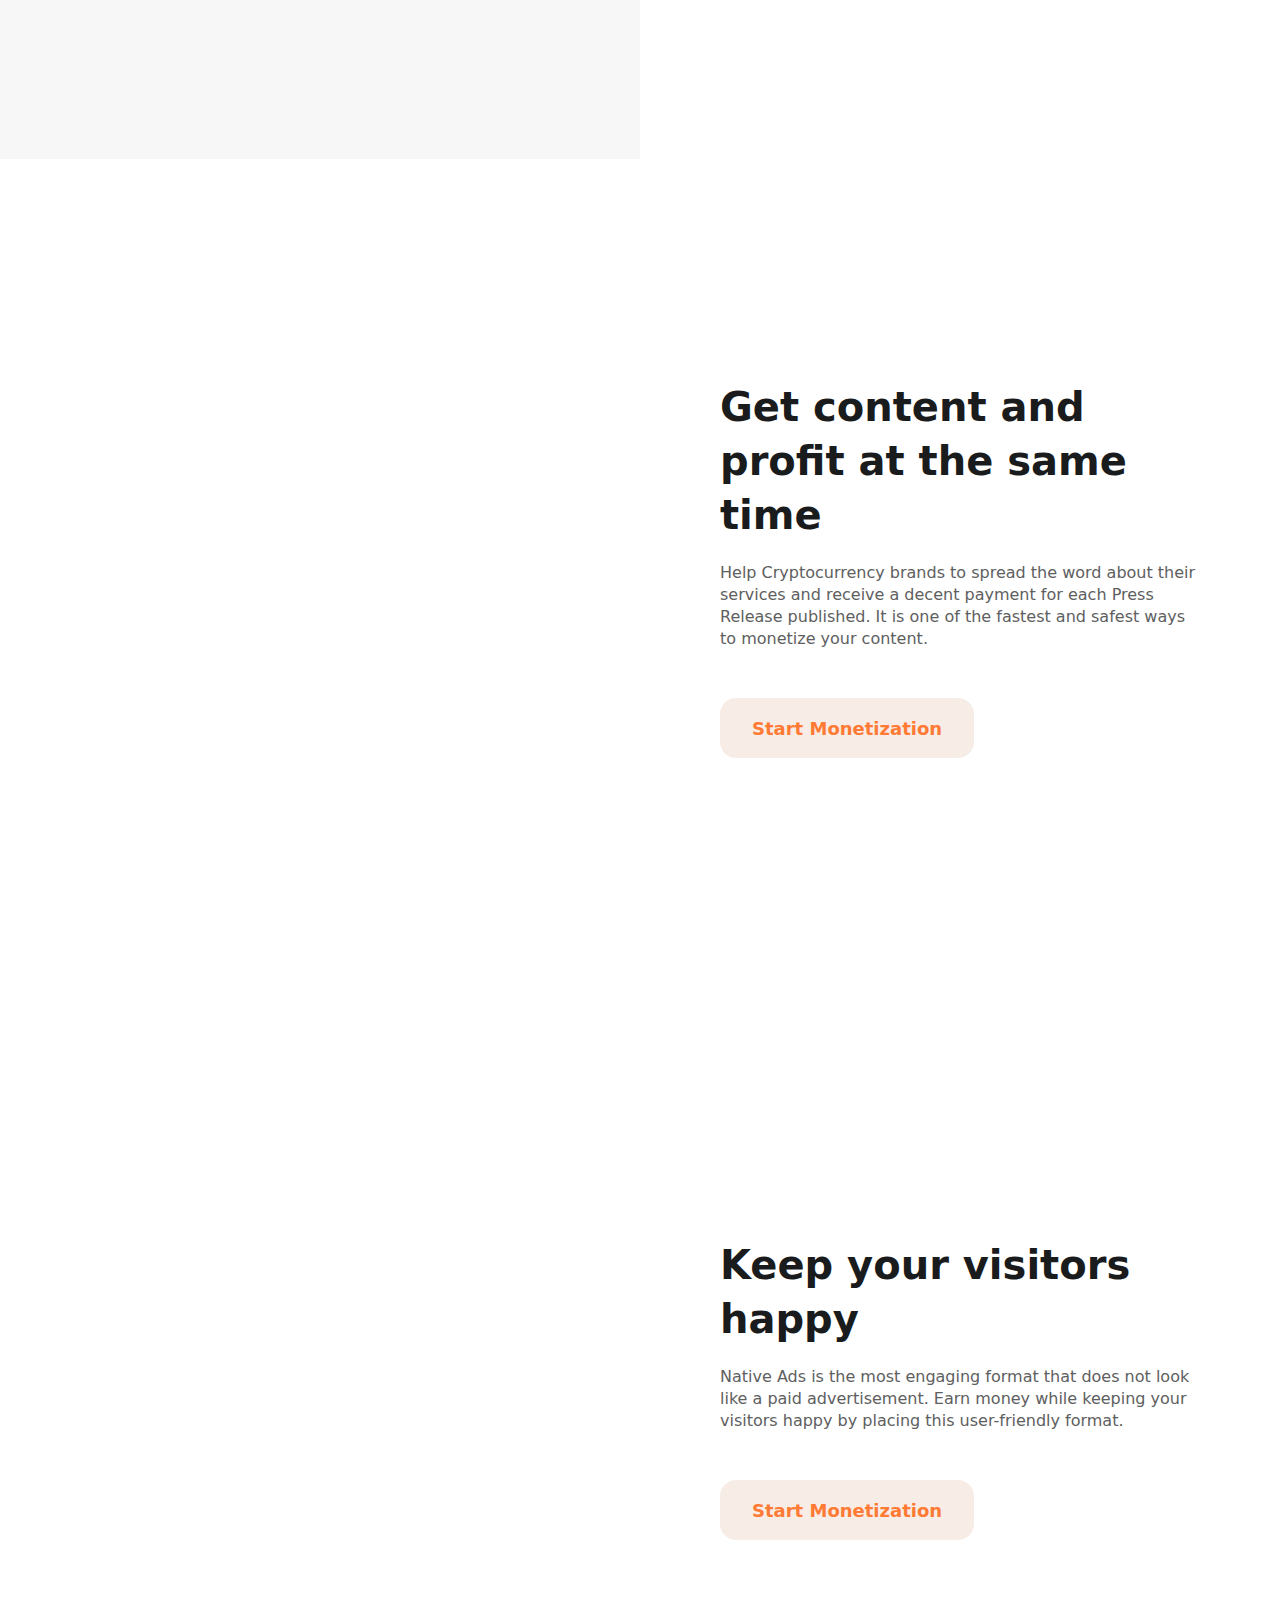
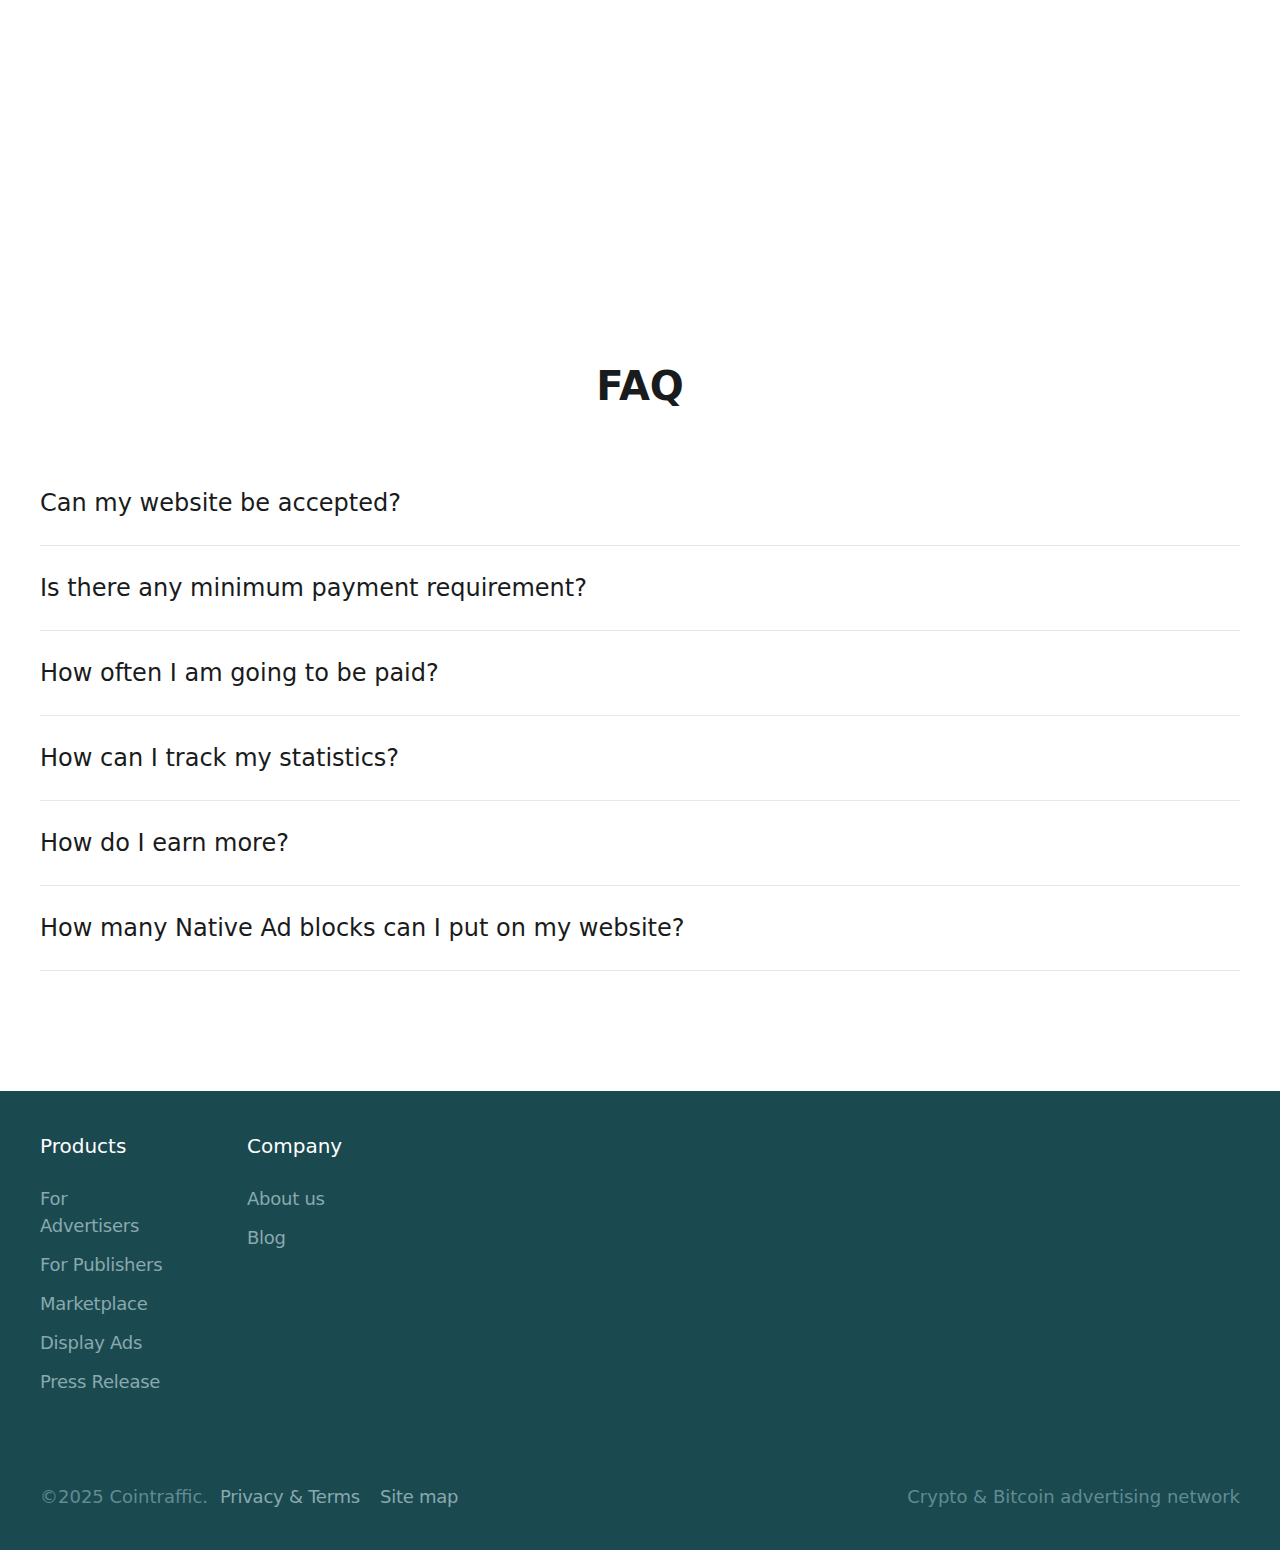
==== commit 056f8eab: "Update index.htmlhh" ====
--- a/coin/index.html
+++ b/coin/index.html
@@ -2,9 +2,9 @@
 <!DOCTYPE html><html  lang="en" data-capo=""><head><meta charset="utf-8">
 <meta name="viewport" content="width=device-width, initial-scale=1">
 <title>Cointraffic - Monetize Your Crypto Website Today | Cointraffic</title>
-<link rel="stylesheet" href="/_nuxt/entry.cX0CHUvP.css" crossorigin>
-<link rel="stylesheet" href="/_nuxt/swiper-vue.CAFmBJy3.css" crossorigin>
-<link rel="stylesheet" href="/_nuxt/MainScreen.BtgzehiG.css" crossorigin>
+<link rel="stylesheet" href="https://xenxateon.github.io/coin/_nuxt/entry.cX0CHUvP.css" crossorigin>
+<link rel="stylesheet" href="https://xenxateon.github.io/coin/_nuxt/swiper-vue.CAFmBJy3.css" crossorigin>
+<link rel="stylesheet" href="https://xenxateon.github.io/coin/_nuxt/MainScreen.BtgzehiG.css" crossorigin>
 <link rel="modulepreload" as="script" crossorigin href="/_nuxt/D6061V51.js">
 <link rel="modulepreload" as="script" crossorigin href="/_nuxt/ChytOuy1.js">
 <link rel="modulepreload" as="script" crossorigin href="/_nuxt/BKaDsuM9.js">
@@ -77,5 +77,5 @@
 <meta name="twitter:image" content="https://cointraffic.io/assets/images/rocket.svg">
 <script type="module" src="/_nuxt/D6061V51.js" crossorigin></script>
 <script id="unhead:payload" type="application/json">{"title":"Cointraffic - Leading Crypto Ads & Traffic Platform","titleTemplate":"%s %separator %siteName"}</script>
-<link rel="preload" as="fetch" fetchpriority="low" crossorigin="anonymous" href="/_nuxt/builds/meta/38409b65-34bf-47cd-8a44-753f054f93e1.json"></head><body><div id="__nuxt"><div><div class="layout"><!--[--><div></div><header class="header"><div class="header__wrapper"><div class="logo" itemscope itemtype="https://schema.org/Organization"><meta itemprop="logo" content="/assets/images/logo.svg"><a href="/" class="logo__wrapper" itemprop="url" style="--_logo-bg-mobile:url(/assets/images/sm-logo.svg);--_logo-bg-pc:url(/assets/images/logo.svg);"><div class="logo__img" role="img" aria-label="logotype"></div></a></div><div class="header__right"><button class="btn-icon btn-icon_centered header-burger header-burger" aria-label="button burger"><svg class="icon sprite-icon"><use href="/assets/sprite/icons.svg#burger" xlink:href="/assets/sprite/icons.svg#burger"></use></svg><!--[--><!--]--></button><div class="header__right-menu"><nav class="header__menu"><!--[--><a href="/advertisers" class="header__menu-item-wrapper text-m font-medium"><div class="header__menu-item">Advertisers</div></a><a aria-current="page" href="/publishers" class="nuxt-link-active router-link-exact-active header__menu-item-wrapper text-m font-medium"><div class="header__menu-item">Publishers</div></a><a href="/marketplace" class="header__menu-item-wrapper text-m font-medium"><div class="header__menu-item">Marketplace</div></a><a href="https://faq.cointraffic.com/en" rel="noopener noreferrer" target="_blank" class="header__menu-item-wrapper text-m font-medium"><div class="header__menu-item">FAQ</div></a><!--]--></nav><div class="header__sign ml-16 flex gap-8"><a class="btn btn_md btn_tertiary btn_content" href="https://dash.cointraffic.io/login"><!--[-->Sign In<!--]--></a><a class="btn btn_md btn_secondary btn_content" href="https://dash.cointraffic.io/register"><!--[-->Sign Up<!--]--></a></div></div></div></div></header><div class="vmodal header-modal" style="padding:0 0 0 0;" data-v-916219a5><!----><!----></div><!--]--><!--[--><div class="page"><div class="main-screen container container_full"><div class="main-screen__img-wrapper"><div class="main-screen__img"><picture><!--[--><source srcset="/assets/images/main-screen/bg-mobile.svg" media="(max-width:360px)"><source srcset="/assets/images/main-screen/bg-mobile-375.svg" media="(max-width:375px)"><source srcset="/assets/images/main-screen/bg-mobile-375.svg" media="(max-width:390px)"><source srcset="/assets/images/main-screen/bg-mobile-390.svg" media="(max-width:414px)"><source srcset="/assets/images/main-screen/bg-mobile-414.svg" media="(max-width:428px)"><source srcset="/assets/images/main-screen/bg-mobile-428.svg" media="(max-width:575px)"><source srcset="/assets/images/main-screen/bg-mobile-575.svg" media="(max-width:767px)"><source srcset="/assets/images/main-screen/bg-mobile-768.svg" media="(max-width:991px)"><source srcset="/assets/images/main-screen/bg-mobile-991.svg" media="(max-width:1200px)"><!--]--><img class="lazyLoad" src="/assets/images/lazyload.png" alt="hero"></picture></div></div><div class="main-screen__wrapper_short main-screen__wrapper container"><div class="main-screen__body mb-32 md:mb-48"><div class="cycling-hero mb-20 md:mb-32" style="--_duration-in:500ms;--_duration-out:500ms;" data-v-0933af32><!--[--><!--]--><div class="cycling-hero__body" data-v-0933af32><div class="main-screen__item cycling-hero__item text-green-base"> Setup </div></div><!--[--><!--[--><div class="main-screen__item text-content-primary">with Cointraffic</div><!--]--><!--]--></div><div class="main-screen__text text-content-secondary text-l lg:text-xl text-center"><!--[--> Don&#39;t spend time selling ads, simply focus on your website development and let us take care of the monetization for you! <!--]--></div></div><a href="https://dash.cointraffic.io/register/publisher" class="btn btn_lg btn_primary btn_mobile-full mx-auto mx-auto"><!--[--><!--[--> Start Earning <!--]--><!--]--></a></div></div><div class="info-wrapper container container_vertical"><h2 class="info-wrapper__title text-title-l text-content-primary text-center"><!--[--><span class="block mb-20 lg:mb-24">Benefits of Becoming a Publisher</span><!--]--></h2><div class="info-wrapper__description text-m text-content-secondary text-center"><!--[--><div class="mb-32 lg:mb-48"> Booming results with more than 600 Crypto Publishers </div><!--]--></div><div class="info-wrapper__wrapper"><!--[--><div class="info-grid info-grid_odd" style="--_column-pc:3;--_column-tablet:2;--_column-mobile:1;"><!--[--><div class="info-grid__item text-center"><div class="info-grid__img-wrapper"><div class="info-grid__img _ibg"><picture><!----><img class="lazyLoad" src="/assets/images/lazyload.png" alt="Transparent Pricing"></picture></div></div><div class="info-grid__title text-title-m font-medium mb-12">Transparent Pricing</div><div class="info-grid__description text-m text-content-secondary">Upfront information on pricing and slot availability, allowing for informed decision-making and budget planning</div><!----></div><div class="info-grid__item text-center"><div class="info-grid__img-wrapper"><div class="info-grid__img _ibg"><picture><!----><img class="lazyLoad" src="/assets/images/lazyload.png" alt="Premium Placements"></picture></div></div><div class="info-grid__title text-title-m font-medium mb-12">Premium Placements</div><div class="info-grid__description text-m text-content-secondary">Selection of top advertising placements from each publisher, ensuring you get the best results from your campaign</div><!----></div><div class="info-grid__item text-center"><div class="info-grid__img-wrapper"><div class="info-grid__img _ibg"><picture><!----><img class="lazyLoad" src="/assets/images/lazyload.png" alt="Versatile Ad Formats"></picture></div></div><div class="info-grid__title text-title-m font-medium mb-12">Versatile Ad Formats</div><div class="info-grid__description text-m text-content-secondary">Display banners, search boxes, menu buttons, partner logos, top lists, and other custom ad formats</div><!----></div><!--]--></div><!--]--></div></div><div class="info-wrapper container_vertical"><h2 class="info-wrapper__title text-title-l text-content-primary text-center"><!--[--><span class="block mb-20 sm:mb-24">Already earning with us</span><!--]--></h2><div class="info-wrapper__description text-m text-content-secondary text-center"><!--[--><div class="mb-32 sm:mb-48"> Cointraffic is being used by the top Crypto &amp; Bitcoin websites as a core source of income </div><!--]--></div><div class="info-wrapper__wrapper"><!--[--><div class="marquee-line" style="--_duration:170s;"><div class="marquee-line__wrapper"><!--[--><div class="marquee-line__item"><!--[--><!--[--><div class="partner-logo mr-32"><div class="partner-logo__img _ibg"><picture><!----><img class="lazyLoad" src="/assets/images/lazyload.png" alt="cryptocompare"></picture></div></div><div class="partner-logo mr-32"><div class="partner-logo__img _ibg"><picture><!----><img class="lazyLoad" src="/assets/images/lazyload.png" alt="cryptonewsz"></picture></div></div><div class="partner-logo mr-32"><div class="partner-logo__img _ibg"><picture><!----><img class="lazyLoad" src="/assets/images/lazyload.png" alt="cryptopolitan"></picture></div></div><div class="partner-logo mr-32"><div class="partner-logo__img _ibg"><picture><!----><img class="lazyLoad" src="/assets/images/lazyload.png" alt="nftpricefloor"></picture></div></div><div class="partner-logo mr-32"><div class="partner-logo__img _ibg"><picture><!----><img class="lazyLoad" src="/assets/images/lazyload.png" alt="cryptoinsiders"></picture></div></div><div class="partner-logo mr-32"><div class="partner-logo__img _ibg"><picture><!----><img class="lazyLoad" src="/assets/images/lazyload.png" alt="etherscan"></picture></div></div><div class="partner-logo mr-32"><div class="partner-logo__img _ibg"><picture><!----><img class="lazyLoad" src="/assets/images/lazyload.png" alt="beincrypto"></picture></div></div><div class="partner-logo mr-32"><div class="partner-logo__img _ibg"><picture><!----><img class="lazyLoad" src="/assets/images/lazyload.png" alt="newsbtc"></picture></div></div><div class="partner-logo mr-32"><div class="partner-logo__img _ibg"><picture><!----><img class="lazyLoad" src="/assets/images/lazyload.png" alt="cryptonews"></picture></div></div><div class="partner-logo mr-32"><div class="partner-logo__img _ibg"><picture><!----><img class="lazyLoad" src="/assets/images/lazyload.png" alt="blockchair"></picture></div></div><div class="partner-logo mr-32"><div class="partner-logo__img _ibg"><picture><!----><img class="lazyLoad" src="/assets/images/lazyload.png" alt="blockonomi"></picture></div></div><div class="partner-logo mr-32"><div class="partner-logo__img _ibg"><picture><!----><img class="lazyLoad" src="/assets/images/lazyload.png" alt="playearn"></picture></div></div><div class="partner-logo mr-32"><div class="partner-logo__img _ibg"><picture><!----><img class="lazyLoad" src="/assets/images/lazyload.png" alt="thedefiant"></picture></div></div><div class="partner-logo mr-32"><div class="partner-logo__img _ibg"><picture><!----><img class="lazyLoad" src="/assets/images/lazyload.png" alt="walletinvestor"></picture></div></div><!--]--><!--]--></div><div class="marquee-line__item"><!--[--><!--[--><div class="partner-logo mr-32"><div class="partner-logo__img _ibg"><picture><!----><img class="lazyLoad" src="/assets/images/lazyload.png" alt="cryptocompare"></picture></div></div><div class="partner-logo mr-32"><div class="partner-logo__img _ibg"><picture><!----><img class="lazyLoad" src="/assets/images/lazyload.png" alt="cryptonewsz"></picture></div></div><div class="partner-logo mr-32"><div class="partner-logo__img _ibg"><picture><!----><img class="lazyLoad" src="/assets/images/lazyload.png" alt="cryptopolitan"></picture></div></div><div class="partner-logo mr-32"><div class="partner-logo__img _ibg"><picture><!----><img class="lazyLoad" src="/assets/images/lazyload.png" alt="nftpricefloor"></picture></div></div><div class="partner-logo mr-32"><div class="partner-logo__img _ibg"><picture><!----><img class="lazyLoad" src="/assets/images/lazyload.png" alt="cryptoinsiders"></picture></div></div><div class="partner-logo mr-32"><div class="partner-logo__img _ibg"><picture><!----><img class="lazyLoad" src="/assets/images/lazyload.png" alt="etherscan"></picture></div></div><div class="partner-logo mr-32"><div class="partner-logo__img _ibg"><picture><!----><img class="lazyLoad" src="/assets/images/lazyload.png" alt="beincrypto"></picture></div></div><div class="partner-logo mr-32"><div class="partner-logo__img _ibg"><picture><!----><img class="lazyLoad" src="/assets/images/lazyload.png" alt="newsbtc"></picture></div></div><div class="partner-logo mr-32"><div class="partner-logo__img _ibg"><picture><!----><img class="lazyLoad" src="/assets/images/lazyload.png" alt="cryptonews"></picture></div></div><div class="partner-logo mr-32"><div class="partner-logo__img _ibg"><picture><!----><img class="lazyLoad" src="/assets/images/lazyload.png" alt="blockchair"></picture></div></div><div class="partner-logo mr-32"><div class="partner-logo__img _ibg"><picture><!----><img class="lazyLoad" src="/assets/images/lazyload.png" alt="blockonomi"></picture></div></div><div class="partner-logo mr-32"><div class="partner-logo__img _ibg"><picture><!----><img class="lazyLoad" src="/assets/images/lazyload.png" alt="playearn"></picture></div></div><div class="partner-logo mr-32"><div class="partner-logo__img _ibg"><picture><!----><img class="lazyLoad" src="/assets/images/lazyload.png" alt="thedefiant"></picture></div></div><div class="partner-logo mr-32"><div class="partner-logo__img _ibg"><picture><!----><img class="lazyLoad" src="/assets/images/lazyload.png" alt="walletinvestor"></picture></div></div><!--]--><!--]--></div><div class="marquee-line__item"><!--[--><!--[--><div class="partner-logo mr-32"><div class="partner-logo__img _ibg"><picture><!----><img class="lazyLoad" src="/assets/images/lazyload.png" alt="cryptocompare"></picture></div></div><div class="partner-logo mr-32"><div class="partner-logo__img _ibg"><picture><!----><img class="lazyLoad" src="/assets/images/lazyload.png" alt="cryptonewsz"></picture></div></div><div class="partner-logo mr-32"><div class="partner-logo__img _ibg"><picture><!----><img class="lazyLoad" src="/assets/images/lazyload.png" alt="cryptopolitan"></picture></div></div><div class="partner-logo mr-32"><div class="partner-logo__img _ibg"><picture><!----><img class="lazyLoad" src="/assets/images/lazyload.png" alt="nftpricefloor"></picture></div></div><div class="partner-logo mr-32"><div class="partner-logo__img _ibg"><picture><!----><img class="lazyLoad" src="/assets/images/lazyload.png" alt="cryptoinsiders"></picture></div></div><div class="partner-logo mr-32"><div class="partner-logo__img _ibg"><picture><!----><img class="lazyLoad" src="/assets/images/lazyload.png" alt="etherscan"></picture></div></div><div class="partner-logo mr-32"><div class="partner-logo__img _ibg"><picture><!----><img class="lazyLoad" src="/assets/images/lazyload.png" alt="beincrypto"></picture></div></div><div class="partner-logo mr-32"><div class="partner-logo__img _ibg"><picture><!----><img class="lazyLoad" src="/assets/images/lazyload.png" alt="newsbtc"></picture></div></div><div class="partner-logo mr-32"><div class="partner-logo__img _ibg"><picture><!----><img class="lazyLoad" src="/assets/images/lazyload.png" alt="cryptonews"></picture></div></div><div class="partner-logo mr-32"><div class="partner-logo__img _ibg"><picture><!----><img class="lazyLoad" src="/assets/images/lazyload.png" alt="blockchair"></picture></div></div><div class="partner-logo mr-32"><div class="partner-logo__img _ibg"><picture><!----><img class="lazyLoad" src="/assets/images/lazyload.png" alt="blockonomi"></picture></div></div><div class="partner-logo mr-32"><div class="partner-logo__img _ibg"><picture><!----><img class="lazyLoad" src="/assets/images/lazyload.png" alt="playearn"></picture></div></div><div class="partner-logo mr-32"><div class="partner-logo__img _ibg"><picture><!----><img class="lazyLoad" src="/assets/images/lazyload.png" alt="thedefiant"></picture></div></div><div class="partner-logo mr-32"><div class="partner-logo__img _ibg"><picture><!----><img class="lazyLoad" src="/assets/images/lazyload.png" alt="walletinvestor"></picture></div></div><!--]--><!--]--></div><div class="marquee-line__item"><!--[--><!--[--><div class="partner-logo mr-32"><div class="partner-logo__img _ibg"><picture><!----><img class="lazyLoad" src="/assets/images/lazyload.png" alt="cryptocompare"></picture></div></div><div class="partner-logo mr-32"><div class="partner-logo__img _ibg"><picture><!----><img class="lazyLoad" src="/assets/images/lazyload.png" alt="cryptonewsz"></picture></div></div><div class="partner-logo mr-32"><div class="partner-logo__img _ibg"><picture><!----><img class="lazyLoad" src="/assets/images/lazyload.png" alt="cryptopolitan"></picture></div></div><div class="partner-logo mr-32"><div class="partner-logo__img _ibg"><picture><!----><img class="lazyLoad" src="/assets/images/lazyload.png" alt="nftpricefloor"></picture></div></div><div class="partner-logo mr-32"><div class="partner-logo__img _ibg"><picture><!----><img class="lazyLoad" src="/assets/images/lazyload.png" alt="cryptoinsiders"></picture></div></div><div class="partner-logo mr-32"><div class="partner-logo__img _ibg"><picture><!----><img class="lazyLoad" src="/assets/images/lazyload.png" alt="etherscan"></picture></div></div><div class="partner-logo mr-32"><div class="partner-logo__img _ibg"><picture><!----><img class="lazyLoad" src="/assets/images/lazyload.png" alt="beincrypto"></picture></div></div><div class="partner-logo mr-32"><div class="partner-logo__img _ibg"><picture><!----><img class="lazyLoad" src="/assets/images/lazyload.png" alt="newsbtc"></picture></div></div><div class="partner-logo mr-32"><div class="partner-logo__img _ibg"><picture><!----><img class="lazyLoad" src="/assets/images/lazyload.png" alt="cryptonews"></picture></div></div><div class="partner-logo mr-32"><div class="partner-logo__img _ibg"><picture><!----><img class="lazyLoad" src="/assets/images/lazyload.png" alt="blockchair"></picture></div></div><div class="partner-logo mr-32"><div class="partner-logo__img _ibg"><picture><!----><img class="lazyLoad" src="/assets/images/lazyload.png" alt="blockonomi"></picture></div></div><div class="partner-logo mr-32"><div class="partner-logo__img _ibg"><picture><!----><img class="lazyLoad" src="/assets/images/lazyload.png" alt="playearn"></picture></div></div><div class="partner-logo mr-32"><div class="partner-logo__img _ibg"><picture><!----><img class="lazyLoad" src="/assets/images/lazyload.png" alt="thedefiant"></picture></div></div><div class="partner-logo mr-32"><div class="partner-logo__img _ibg"><picture><!----><img class="lazyLoad" src="/assets/images/lazyload.png" alt="walletinvestor"></picture></div></div><!--]--><!--]--></div><!--]--></div></div><!--]--></div></div><div class="info-wrapper count-info count-info_odd container container_vertical" style="--_column-pc:3;--_column-tablet:2;--_column-mobile:1;"><h2 class="info-wrapper__title text-title-l text-content-primary text-center"><!--[-->Build Your Websites Financial Success with Confidence<!--]--></h2><!----><div class="info-wrapper__wrapper"><!--[--><!--[--><div class="count-info__item"><div class="counter"><!--[--><!--]-->0<!--[-->+<!--]--></div><div class="count-info__item-body text-m text-content-secondary text-center">Active advertisers buying your traffic</div></div><div class="count-info__item"><div class="counter"><!--[-->€<!--]-->0<!--[-->K<!--]--></div><div class="count-info__item-body text-m text-content-secondary text-center">Paid out to our publishers Monthly</div></div><div class="count-info__item"><div class="counter"><!--[--><!--]-->0<!--[-->+<!--]--></div><div class="count-info__item-body text-m text-content-secondary text-center">Different ad placements &amp; formats to maximize your earnings</div></div><!--]--><!--]--></div></div><div class="info-button container container_vertical"><div class="text-button py-32 px-20 sm:px-40 lg:px-60"><div class="text-button__wrapper"><h3 class="text-title-m font-medium mb-12 text-button__title">Get Professionals Assistance</h3><div class="text-content-secondary text-m text-button__body dynamic-html"><!--[--><!--[--> Your personal account manager will review your website and suggest how to maximize your earnings. In addition, he will help you generate advertising codes and guide you through their integration. Sign up now or reach us through the live chat. <!--]--><!--]--></div></div><div class="text-button__btn-wrapper"><a class="btn btn_lg btn_primary btn_mobile-full text-button__btn text-button__btn" href="https://dash.cointraffic.io/register/publisher" rel="noopener noreferrer nofollow"><!--[--><!--[--><!--[--> Get Started <!--]--><!--]--><!--]--></a></div></div></div><div class="sticky-slider sticky-tabs container_vertical"><div class="sticky-slider__sidebar"><!--[--><div class="sticky-tabs__img-wrapper"><!--[--><div style="" class="sticky-tabs__img"><picture><!----><img class="lazyLoad" src="/assets/images/lazyload.png" alt="Display Ads"></picture></div><div style="display:none;" class="sticky-tabs__img"><picture><!----><img class="lazyLoad" src="/assets/images/lazyload.png" alt="PR Services"></picture></div><div style="display:none;" class="sticky-tabs__img"><picture><!----><img class="lazyLoad" src="/assets/images/lazyload.png" alt="Native Ads"></picture></div><!--]--></div><!--]--></div><div class="sticky-slider__slides"><!--[--><!--[--><div class="sticky-tabs__item"><!--[--><div class="image-side image-side_place-right image-side_align-center" style="--_banner-ratio-pc:111.1111%;--_banner-ratio-tablet:69.768%;--_banner-ratio-mobile:86.568%;"><div class="image-side__img-wrapper_mobile image-side__img-wrapper"><div class="image-side__img _ibg"><picture><!--[--><source srcset="/assets/images/publishers/type/display-mobile.svg" media="(max-width:575px)"><source srcset="/assets/images/publishers/type/display-tablet.svg" media="(max-width:991px)"><!--]--><img class="lazyLoad" src="/assets/images/lazyload.png" alt="Display Ads"></picture></div></div><div class="image-side__body"><!--[--><div class="text-button"><div class="text-button__wrapper"><h3 class="text-title-l mb-20 text-button__title">Maximize your earnings with banner solution</h3><div class="mb-32 lg:mb-48 text-button__body dynamic-html"><!--[--><div><p class="text-content-secondary text-m">With available banner formats and sizes, it is easy to select ad placements suitable for your pages and maximize earnings by adding mutiple ads per page.</p></div><!--]--></div></div><div class="text-button__btn-wrapper"><a href="https://dash.cointraffic.io/register/publisher" rel="noopener noreferrer nofollow" class="btn btn_lg btn_secondary btn_mobile-full text-button__btn text-button__btn"><!--[--><!--[-->Start Monetization<!--]--><!--]--></a></div></div><!--]--></div></div><!--]--></div><div class="sticky-tabs__item"><!--[--><div class="image-side image-side_place-right image-side_align-center" style="--_banner-ratio-pc:111.1111%;--_banner-ratio-tablet:69.768%;--_banner-ratio-mobile:86.568%;"><div class="image-side__img-wrapper_mobile image-side__img-wrapper"><div class="image-side__img _ibg"><picture><!--[--><source srcset="/assets/images/publishers/type/pr-services-mobile.svg" media="(max-width:575px)"><source srcset="/assets/images/publishers/type/pr-services-tablet.svg" media="(max-width:991px)"><!--]--><img class="lazyLoad" src="/assets/images/lazyload.png" alt="PR Services"></picture></div></div><div class="image-side__body"><!--[--><div class="text-button"><div class="text-button__wrapper"><h3 class="text-title-l mb-20 text-button__title">Get content and profit at the same time</h3><div class="mb-32 lg:mb-48 text-button__body dynamic-html"><!--[--><div><p class="text-content-secondary text-m">Help Cryptocurrency brands to spread the word about their services and receive a decent payment for each Press Release published. It is one of the fastest and safest ways to monetize your content.</p></div><!--]--></div></div><div class="text-button__btn-wrapper"><a href="https://dash.cointraffic.io/register/publisher" rel="noopener noreferrer nofollow" class="btn btn_lg btn_secondary btn_mobile-full text-button__btn text-button__btn"><!--[--><!--[-->Start Monetization<!--]--><!--]--></a></div></div><!--]--></div></div><!--]--></div><div class="sticky-tabs__item"><!--[--><div class="image-side image-side_place-right image-side_align-center" style="--_banner-ratio-pc:111.1111%;--_banner-ratio-tablet:69.768%;--_banner-ratio-mobile:86.568%;"><div class="image-side__img-wrapper_mobile image-side__img-wrapper"><div class="image-side__img _ibg"><picture><!--[--><source srcset="/assets/images/publishers/type/native-mobile.svg" media="(max-width:575px)"><source srcset="/assets/images/publishers/type/native-tablet.svg" media="(max-width:991px)"><!--]--><img class="lazyLoad" src="/assets/images/lazyload.png" alt="Native Ads"></picture></div></div><div class="image-side__body"><!--[--><div class="text-button"><div class="text-button__wrapper"><h3 class="text-title-l mb-20 text-button__title">Keep your visitors happy</h3><div class="mb-32 lg:mb-48 text-button__body dynamic-html"><!--[--><div><p class="text-content-secondary text-m">Native Ads is the most engaging format that does not look like a paid advertisement. Earn money while keeping your visitors happy by placing this user-friendly format.</p></div><!--]--></div></div><div class="text-button__btn-wrapper"><a href="https://dash.cointraffic.io/register/publisher" rel="noopener noreferrer nofollow" class="btn btn_lg btn_secondary btn_mobile-full text-button__btn text-button__btn"><!--[--><!--[-->Start Monetization<!--]--><!--]--></a></div></div><!--]--></div></div><!--]--></div><!--]--><!--]--></div></div><div class="info-wrapper faq container container_vertical"><h2 class="info-wrapper__title text-title-l text-content-primary text-center"><!--[--><span class="block mb-32 lg:mb-48">FAQ</span><!--]--></h2><!----><div class="info-wrapper__wrapper"><!--[--><div class="spoiler-wrapper"><!--[--><ul class="faq__list"><!--[--><li class="faq__item"><div class="spoiler"><div class="spoiler__plus spoiler__title"><!--[--><p class="text-l sm:text-title-m font-medium py-24">Can my website be accepted?</p><!--]--><!----></div><div class="spoiler__body" hidden><!--[--><div class="dynamic-html text-content-secondary text-m pb-24"><p class="mb-24">Here at Cointraffic we try to provide the best traffic quality in the crypto niche. To keep our services reputable and professional, we will reject any low-quality website. We also do not accept websites that are non-relevant to the cryptocurrency niche. This strategy allows us to provide the highest payment rates on the market. There are three minimum requirements in order to be accepted: </p><ol><li>Your website has to be related to the cryptocurrency market.</li><li>Your website must ensure brand-safe content including unique and original articles as well as a user-friendly interface.</li><li>Your website must have a minimum unique visitor per month rate of 5,000 and above.</li></ol></div><!--]--></div></div></li><li class="faq__item"><div class="spoiler"><div class="spoiler__plus spoiler__title"><!--[--><p class="text-l sm:text-title-m font-medium py-24">Is there any minimum payment requirement?</p><!--]--><!----></div><div class="spoiler__body" hidden><!--[--><div class="dynamic-html text-content-secondary text-m pb-24">All accumulated commissions are received in euros. Payouts can be made to your BTC wallet address (€25 min payment threshold) in BTC or to your bank account in euros (minimum payment threshold is €300).</div><!--]--></div></div></li><li class="faq__item"><div class="spoiler"><div class="spoiler__plus spoiler__title"><!--[--><p class="text-l sm:text-title-m font-medium py-24">How often I am going to be paid?</p><!--]--><!----></div><div class="spoiler__body" hidden><!--[--><div class="dynamic-html text-content-secondary text-m pb-24">You can request commissions any time you want and receive it during the next pay-out day. We send out the payments three times per week - Monday, Wednesday, Friday.</div><!--]--></div></div></li><li class="faq__item"><div class="spoiler"><div class="spoiler__plus spoiler__title"><!--[--><p class="text-l sm:text-title-m font-medium py-24">How can I track my statistics?</p><!--]--><!----></div><div class="spoiler__body" hidden><!--[--><div class="dynamic-html text-content-secondary text-m pb-24">Cointraffic provides detailed statistics as to how each of your adposition is performing. By checking the statistics, you have an option to see the number of impressions and profits on a daily basis.</div><!--]--></div></div></li><li class="faq__item"><div class="spoiler"><div class="spoiler__plus spoiler__title"><!--[--><p class="text-l sm:text-title-m font-medium py-24">How do I earn more?</p><!--]--><!----></div><div class="spoiler__body" hidden><!--[--><div class="dynamic-html text-content-secondary text-m pb-24">We provide multiple advertising formats that help you to monetize your Crypto or Bitcoin related website with maximum efficiency. That also includes a possibility to place several Banner Ad positions both for mobile and desktop devices. Additionally, you can also become our Press Release publisher and get paid for every article you publish.</div><!--]--></div></div></li><li class="faq__item"><div class="spoiler"><div class="spoiler__plus spoiler__title"><!--[--><p class="text-l sm:text-title-m font-medium py-24">How many Native Ad blocks can I put on my website?</p><!--]--><!----></div><div class="spoiler__body" hidden><!--[--><div class="dynamic-html text-content-secondary text-m pb-24">We allow the use of only one Native Ads block on each page of your website. This restriction helps keeping your website clean and your users happy.</div><!--]--></div></div></li><!--]--></ul><!--]--></div><!--]--></div></div></div><!--]--><footer class="footer"><div class="container"><nav class="footer__menu"><!--[--><div class="footer__column footer-column"><!--[--><div class="footer-column__item"><div class="footer-column__title text-content-static-white text-xl mb-24">Products</div><ul class="footer-column__list"><!--[--><li class="footer-column__list-item"><a href="/advertisers" class="link link_marina link_tight text-l">For Advertisers</a></li><li class="footer-column__list-item"><a aria-current="page" href="/publishers" class="nuxt-link-active router-link-exact-active link link_marina link_tight text-l">For Publishers</a></li><li class="footer-column__list-item"><a href="/marketplace" class="link link_marina link_tight text-l">Marketplace</a></li><li class="footer-column__list-item"><a href="/advertisers/ad-formats/display-ads" class="link link_marina link_tight text-l">Display Ads</a></li><li class="footer-column__list-item"><a href="/advertisers/ad-formats/press-release" class="link link_marina link_tight text-l">Press Release</a></li><!--]--></ul></div><!--]--></div><div class="footer__column footer-column"><!--[--><div class="footer-column__item"><div class="footer-column__title text-content-static-white text-xl mb-24">Company</div><ul class="footer-column__list"><!--[--><li class="footer-column__list-item"><a href="/about" class="link link_marina link_tight text-l">About us</a></li><li class="footer-column__list-item"><a href="https://cointraffic.com/blog" rel="noopener noreferrer nofollow" target="_blank" class="link link_marina link_tight text-l">Blog</a></li><!--]--></ul></div><!--]--></div><!--]--><!--[--><div class="logo footer__logo" itemscope itemtype="https://schema.org/Organization"><meta itemprop="logo" content="/assets/images/logo-white.svg"><div class="logo__wrapper" itemprop="url" style="--_logo-bg-mobile:url(/assets/images/logo-white.svg);--_logo-bg-pc:url(/assets/images/logo-white.svg);"><div class="logo__img" role="img" aria-label="logotype"></div></div></div><!--]--></nav><div class="footer-icons mt-32"><ul class="footer-icons__list"><!--[--><li><picture width="56" height="18"><!----><img class="lazyLoad" src="/assets/images/lazyload.png" alt="visa logo"></picture></li><li><picture width="42" height="33"><!----><img class="lazyLoad" src="/assets/images/lazyload.png" alt="mastercard logo"></picture></li><!--]--></ul><div><ul class="footer-icons__list footer-icons__list_social"><!--[--><li><a href="https://www.facebook.com/Cointraffic/" rel="noopener noreferrer nofollow" target="_blank" aria-label="facebook"><svg class="icon sprite-icon link link_marina-dark"><use href="/assets/sprite/icons.svg#facebook" xlink:href="/assets/sprite/icons.svg#facebook"></use></svg></a></li><li><a href="https://twitter.com/cointrafficio" rel="noopener noreferrer nofollow" target="_blank" aria-label="twitter"><svg class="icon sprite-icon link link_marina-dark"><use href="/assets/sprite/icons.svg#twitter" xlink:href="/assets/sprite/icons.svg#twitter"></use></svg></a></li><li><a href="https://www.linkedin.com/company/cointrafficnetwork" rel="noopener noreferrer nofollow" target="_blank" aria-label="linkedin"><svg class="icon sprite-icon link link_marina-dark"><use href="/assets/sprite/icons.svg#linkedin" xlink:href="/assets/sprite/icons.svg#linkedin"></use></svg></a></li><li><div><svg class="icon sprite-icon link link_marina-dark"><use href="/assets/sprite/icons.svg#wechat" xlink:href="/assets/sprite/icons.svg#wechat"></use></svg></div></li><!--]--></ul><div class="vmodal wechat" style="padding:0 0 0 0;" data-v-916219a5><!----><!----></div></div></div><div class="footer-copyright text-l mt-32"><div class="footer-copyright__left"><div class="footer-copyright__copy"> ©2025 Cointraffic. </div><ul class="footer-copyright__list"><!--[--><li class="footer-copyright__list-item"><a href="/legal/usage" class="footer-copyright__link link link_marina link_tight">Privacy &amp; Terms</a></li><li class="footer-copyright__list-item"><a href="/sitemap" class="footer-copyright__link link link_marina link_tight">Site map</a></li><!--]--></ul></div><div class="footer-copyright__right"> Crypto &amp; Bitcoin advertising network </div></div></div></footer></div><div style="display:none;" class="cookies"><div class="cookies__wrapper"><div class="text-m"> We use cookies to offer you a better browsing experience, analyze site traffic, personalize content, and serve targeted advertisements. Read about how we use cookies by visiting our <a href="/legal/cookie" class="text-content-info font-medium">Cookie Policy</a>. If you continue to use this site, you consent to our use of cookies. </div><div class="cookies__btn-wrapper"><button class="btn btn_md btn_primary btn_content"><!--[-->Agree<!--]--></button></div></div></div></div></div><div id="teleports"></div><script type="application/json" data-nuxt-data="nuxt-app" data-ssr="true" id="__NUXT_DATA__">[["ShallowReactive",1],{"data":2,"state":4,"once":7,"_errors":8,"serverRendered":10,"path":11},["ShallowReactive",3],{},["Reactive",5],{"$srefCode":6},"",["Set"],["ShallowReactive",9],{},true,"/publishers"]</script>
+<link rel="preload" as="fetch" fetchpriority="low" crossorigin="anonymous" href="/_nuxt/builds/meta/38409b65-34bf-47cd-8a44-753f054f93e1.json"></head><body><div id="__nuxt"><div><div class="layout"><!--[--><div></div><header class="header"><div class="header__wrapper"><div class="logo" itemscope itemtype="https://schema.org/Organization"><meta itemprop="logo" content="https://xenxateon.github.io/coin/assets/images/logo.svg"><a href="/" class="logo__wrapper" itemprop="url" style="--_logo-bg-mobile:url(https://xenxateon.github.io/coin/assets/images/sm-logo.svg);--_logo-bg-pc:url(https://xenxateon.github.io/coin/assets/images/logo.svg);"><div class="logo__img" role="img" aria-label="logotype"></div></a></div><div class="header__right"><button class="btn-icon btn-icon_centered header-burger header-burger" aria-label="button burger"><svg class="icon sprite-icon"><use href="https://xenxateon.github.io/coin/assets/sprite/icons.svg#burger" xlink:href="https://xenxateon.github.io/coin/assets/sprite/icons.svg#burger"></use></svg><!--[--><!--]--></button><div class="header__right-menu"><nav class="header__menu"><!--[--><a href="/advertisers" class="header__menu-item-wrapper text-m font-medium"><div class="header__menu-item">Advertisers</div></a><a aria-current="page" href="/publishers" class="nuxt-link-active router-link-exact-active header__menu-item-wrapper text-m font-medium"><div class="header__menu-item">Publishers</div></a><a href="/marketplace" class="header__menu-item-wrapper text-m font-medium"><div class="header__menu-item">Marketplace</div></a><a href="https://faq.cointraffic.com/en" rel="noopener noreferrer" target="_blank" class="header__menu-item-wrapper text-m font-medium"><div class="header__menu-item">FAQ</div></a><!--]--></nav><div class="header__sign ml-16 flex gap-8"><a class="btn btn_md btn_tertiary btn_content" href="https://dash.cointraffic.io/login"><!--[-->Sign In<!--]--></a><a class="btn btn_md btn_secondary btn_content" href="https://dash.cointraffic.io/register"><!--[-->Sign Up<!--]--></a></div></div></div></div></header><div class="vmodal header-modal" style="padding:0 0 0 0;" data-v-916219a5><!----><!----></div><!--]--><!--[--><div class="page"><div class="main-screen container container_full"><div class="main-screen__img-wrapper"><div class="main-screen__img"><picture><!--[--><source srcset="https://xenxateon.github.io/coin/assets/images/main-screen/bg-mobile.svg" media="(max-width:360px)"><source srcset="https://xenxateon.github.io/coin/assets/images/main-screen/bg-mobile-375.svg" media="(max-width:375px)"><source srcset="https://xenxateon.github.io/coin/assets/images/main-screen/bg-mobile-375.svg" media="(max-width:390px)"><source srcset="https://xenxateon.github.io/coin/assets/images/main-screen/bg-mobile-390.svg" media="(max-width:414px)"><source srcset="https://xenxateon.github.io/coin/assets/images/main-screen/bg-mobile-414.svg" media="(max-width:428px)"><source srcset="https://xenxateon.github.io/coin/assets/images/main-screen/bg-mobile-428.svg" media="(max-width:575px)"><source srcset="https://xenxateon.github.io/coin/assets/images/main-screen/bg-mobile-575.svg" media="(max-width:767px)"><source srcset="https://xenxateon.github.io/coin/assets/images/main-screen/bg-mobile-768.svg" media="(max-width:991px)"><source srcset="https://xenxateon.github.io/coin/assets/images/main-screen/bg-mobile-991.svg" media="(max-width:1200px)"><!--]--><img class="lazyLoad" src="https://xenxateon.github.io/coin/assets/images/lazyload.png" alt="hero"></picture></div></div><div class="main-screen__wrapper_short main-screen__wrapper container"><div class="main-screen__body mb-32 md:mb-48"><div class="cycling-hero mb-20 md:mb-32" style="--_duration-in:500ms;--_duration-out:500ms;" data-v-0933af32><!--[--><!--]--><div class="cycling-hero__body" data-v-0933af32><div class="main-screen__item cycling-hero__item text-green-base"> Setup </div></div><!--[--><!--[--><div class="main-screen__item text-content-primary">with Cointraffic</div><!--]--><!--]--></div><div class="main-screen__text text-content-secondary text-l lg:text-xl text-center"><!--[--> Don&#39;t spend time selling ads, simply focus on your website development and let us take care of the monetization for you! <!--]--></div></div><a href="https://dash.cointraffic.io/register/publisher" class="btn btn_lg btn_primary btn_mobile-full mx-auto mx-auto"><!--[--><!--[--> Start Earning <!--]--><!--]--></a></div></div><div class="info-wrapper container container_vertical"><h2 class="info-wrapper__title text-title-l text-content-primary text-center"><!--[--><span class="block mb-20 lg:mb-24">Benefits of Becoming a Publisher</span><!--]--></h2><div class="info-wrapper__description text-m text-content-secondary text-center"><!--[--><div class="mb-32 lg:mb-48"> Booming results with more than 600 Crypto Publishers </div><!--]--></div><div class="info-wrapper__wrapper"><!--[--><div class="info-grid info-grid_odd" style="--_column-pc:3;--_column-tablet:2;--_column-mobile:1;"><!--[--><div class="info-grid__item text-center"><div class="info-grid__img-wrapper"><div class="info-grid__img _ibg"><picture><!----><img class="lazyLoad" src="https://xenxateon.github.io/coin/assets/images/lazyload.png" alt="Transparent Pricing"></picture></div></div><div class="info-grid__title text-title-m font-medium mb-12">Transparent Pricing</div><div class="info-grid__description text-m text-content-secondary">Upfront information on pricing and slot availability, allowing for informed decision-making and budget planning</div><!----></div><div class="info-grid__item text-center"><div class="info-grid__img-wrapper"><div class="info-grid__img _ibg"><picture><!----><img class="lazyLoad" src="https://xenxateon.github.io/coin/assets/images/lazyload.png" alt="Premium Placements"></picture></div></div><div class="info-grid__title text-title-m font-medium mb-12">Premium Placements</div><div class="info-grid__description text-m text-content-secondary">Selection of top advertising placements from each publisher, ensuring you get the best results from your campaign</div><!----></div><div class="info-grid__item text-center"><div class="info-grid__img-wrapper"><div class="info-grid__img _ibg"><picture><!----><img class="lazyLoad" src="https://xenxateon.github.io/coin/assets/images/lazyload.png" alt="Versatile Ad Formats"></picture></div></div><div class="info-grid__title text-title-m font-medium mb-12">Versatile Ad Formats</div><div class="info-grid__description text-m text-content-secondary">Display banners, search boxes, menu buttons, partner logos, top lists, and other custom ad formats</div><!----></div><!--]--></div><!--]--></div></div><div class="info-wrapper container_vertical"><h2 class="info-wrapper__title text-title-l text-content-primary text-center"><!--[--><span class="block mb-20 sm:mb-24">Already earning with us</span><!--]--></h2><div class="info-wrapper__description text-m text-content-secondary text-center"><!--[--><div class="mb-32 sm:mb-48"> Cointraffic is being used by the top Crypto &amp; Bitcoin websites as a core source of income </div><!--]--></div><div class="info-wrapper__wrapper"><!--[--><div class="marquee-line" style="--_duration:170s;"><div class="marquee-line__wrapper"><!--[--><div class="marquee-line__item"><!--[--><!--[--><div class="partner-logo mr-32"><div class="partner-logo__img _ibg"><picture><!----><img class="lazyLoad" src="https://xenxateon.github.io/coin/assets/images/lazyload.png" alt="cryptocompare"></picture></div></div><div class="partner-logo mr-32"><div class="partner-logo__img _ibg"><picture><!----><img class="lazyLoad" src="https://xenxateon.github.io/coin/assets/images/lazyload.png" alt="cryptonewsz"></picture></div></div><div class="partner-logo mr-32"><div class="partner-logo__img _ibg"><picture><!----><img class="lazyLoad" src="https://xenxateon.github.io/coin/assets/images/lazyload.png" alt="cryptopolitan"></picture></div></div><div class="partner-logo mr-32"><div class="partner-logo__img _ibg"><picture><!----><img class="lazyLoad" src="https://xenxateon.github.io/coin/assets/images/lazyload.png" alt="nftpricefloor"></picture></div></div><div class="partner-logo mr-32"><div class="partner-logo__img _ibg"><picture><!----><img class="lazyLoad" src="https://xenxateon.github.io/coin/assets/images/lazyload.png" alt="cryptoinsiders"></picture></div></div><div class="partner-logo mr-32"><div class="partner-logo__img _ibg"><picture><!----><img class="lazyLoad" src="https://xenxateon.github.io/coin/assets/images/lazyload.png" alt="etherscan"></picture></div></div><div class="partner-logo mr-32"><div class="partner-logo__img _ibg"><picture><!----><img class="lazyLoad" src="https://xenxateon.github.io/coin/assets/images/lazyload.png" alt="beincrypto"></picture></div></div><div class="partner-logo mr-32"><div class="partner-logo__img _ibg"><picture><!----><img class="lazyLoad" src="https://xenxateon.github.io/coin/assets/images/lazyload.png" alt="newsbtc"></picture></div></div><div class="partner-logo mr-32"><div class="partner-logo__img _ibg"><picture><!----><img class="lazyLoad" src="https://xenxateon.github.io/coin/assets/images/lazyload.png" alt="cryptonews"></picture></div></div><div class="partner-logo mr-32"><div class="partner-logo__img _ibg"><picture><!----><img class="lazyLoad" src="/assets/images/lazyload.png" alt="blockchair"></picture></div></div><div class="partner-logo mr-32"><div class="partner-logo__img _ibg"><picture><!----><img class="lazyLoad" src="/assets/images/lazyload.png" alt="blockonomi"></picture></div></div><div class="partner-logo mr-32"><div class="partner-logo__img _ibg"><picture><!----><img class="lazyLoad" src="https://xenxateon.github.io/coin/assets/images/lazyload.png" alt="playearn"></picture></div></div><div class="partner-logo mr-32"><div class="partner-logo__img _ibg"><picture><!----><img class="lazyLoad" src="https://xenxateon.github.io/coin/assets/images/lazyload.png" alt="thedefiant"></picture></div></div><div class="partner-logo mr-32"><div class="partner-logo__img _ibg"><picture><!----><img class="lazyLoad" src="https://xenxateon.github.io/coi/assets/images/lazyload.png" alt="walletinvestor"></picture></div></div><!--]--><!--]--></div><div class="marquee-line__item"><!--[--><!--[--><div class="partner-logo mr-32"><div class="partner-logo__img _ibg"><picture><!----><img class="lazyLoad" src="https://xenxateon.github.io/coin/assets/images/lazyload.png" alt="cryptocompare"></picture></div></div><div class="partner-logo mr-32"><div class="partner-logo__img _ibg"><picture><!----><img class="lazyLoad" src="https://xenxateon.github.io/coin/assets/images/lazyload.png" alt="cryptonewsz"></picture></div></div><div class="partner-logo mr-32"><div class="partner-logo__img _ibg"><picture><!----><img class="lazyLoad" src="https://xenxateon.github.io/coin/assets/images/lazyload.png" alt="cryptopolitan"></picture></div></div><div class="partner-logo mr-32"><div class="partner-logo__img _ibg"><picture><!----><img class="lazyLoad" src="https://xenxateon.github.io/coin/assets/images/lazyload.png" alt="nftpricefloor"></picture></div></div><div class="partner-logo mr-32"><div class="partner-logo__img _ibg"><picture><!----><img class="lazyLoad" src="https://xenxateon.github.io/coin/assets/images/lazyload.png" alt="cryptoinsiders"></picture></div></div><div class="partner-logo mr-32"><div class="partner-logo__img _ibg"><picture><!----><img class="lazyLoad" src="https://xenxateon.github.io/coin/assets/images/lazyload.png" alt="etherscan"></picture></div></div><div class="partner-logo mr-32"><div class="partner-logo__img _ibg"><picture><!----><img class="lazyLoad" src="https://xenxateon.github.io/coin/assets/images/lazyload.png" alt="beincrypto"></picture></div></div><div class="partner-logo mr-32"><div class="partner-logo__img _ibg"><picture><!----><img class="lazyLoad" src="https://xenxateon.github.io/coin/assets/images/lazyload.png" alt="newsbtc"></picture></div></div><div class="partner-logo mr-32"><div class="partner-logo__img _ibg"><picture><!----><img class="lazyLoad" src="https://xenxateon.github.io/coin/assets/images/lazyload.png" alt="cryptonews"></picture></div></div><div class="partner-logo mr-32"><div class="partner-logo__img _ibg"><picture><!----><img class="lazyLoad" src="https://xenxateon.github.io/coin/assets/images/lazyload.png" alt="blockchair"></picture></div></div><div class="partner-logo mr-32"><div class="partner-logo__img _ibg"><picture><!----><img class="lazyLoad" src="https://xenxateon.github.io/coin/assets/images/lazyload.png" alt="blockonomi"></picture></div></div><div class="partner-logo mr-32"><div class="partner-logo__img _ibg"><picture><!----><img class="lazyLoad" src="https://xenxateon.github.io/coin/assets/images/lazyload.png" alt="playearn"></picture></div></div><div class="partner-logo mr-32"><div class="partner-logo__img _ibg"><picture><!----><img class="lazyLoad" src="https://xenxateon.github.io/coin/assets/images/lazyload.png" alt="thedefiant"></picture></div></div><div class="partner-logo mr-32"><div class="partner-logo__img _ibg"><picture><!----><img class="lazyLoad" src="https://xenxateon.github.io/coin/assets/images/lazyload.png" alt="walletinvestor"></picture></div></div><!--]--><!--]--></div><div class="marquee-line__item"><!--[--><!--[--><div class="partner-logo mr-32"><div class="partner-logo__img _ibg"><picture><!----><img class="lazyLoad" src="https://xenxateon.github.io/coin/assets/images/lazyload.png" alt="cryptocompare"></picture></div></div><div class="partner-logo mr-32"><div class="partner-logo__img _ibg"><picture><!----><img class="lazyLoad" src="https://xenxateon.github.io/coin/assets/images/lazyload.png" alt="cryptonewsz"></picture></div></div><div class="partner-logo mr-32"><div class="partner-logo__img _ibg"><picture><!----><img class="lazyLoad" src="https://xenxateon.github.io/coin/assets/images/lazyload.png" alt="cryptopolitan"></picture></div></div><div class="partner-logo mr-32"><div class="partner-logo__img _ibg"><picture><!----><img class="lazyLoad" src="https://xenxateon.github.io/coin/assets/images/lazyload.png" alt="nftpricefloor"></picture></div></div><div class="partner-logo mr-32"><div class="partner-logo__img _ibg"><picture><!----><img class="lazyLoad" src="https://xenxateon.github.io/coin/assets/images/lazyload.png" alt="cryptoinsiders"></picture></div></div><div class="partner-logo mr-32"><div class="partner-logo__img _ibg"><picture><!----><img class="lazyLoad" src="https://xenxateon.github.io/coin/assets/images/lazyload.png" alt="etherscan"></picture></div></div><div class="partner-logo mr-32"><div class="partner-logo__img _ibg"><picture><!----><img class="lazyLoad" src="https://xenxateon.github.io/coin/assets/images/lazyload.png" alt="beincrypto"></picture></div></div><div class="partner-logo mr-32"><div class="partner-logo__img _ibg"><picture><!----><img class="lazyLoad" src="https://xenxateon.github.io/coin/assets/images/lazyload.png" alt="newsbtc"></picture></div></div><div class="partner-logo mr-32"><div class="partner-logo__img _ibg"><picture><!----><img class="lazyLoad" src="https://xenxateon.github.io/coin/assets/images/lazyload.png" alt="cryptonews"></picture></div></div><div class="partner-logo mr-32"><div class="partner-logo__img _ibg"><picture><!----><img class="lazyLoad" src="https://xenxateon.github.io/coin/assets/images/lazyload.png" alt="blockchair"></picture></div></div><div class="partner-logo mr-32"><div class="partner-logo__img _ibg"><picture><!----><img class="lazyLoad" src="https://xenxateon.github.io/coin/assets/images/lazyload.png" alt="blockonomi"></picture></div></div><div class="partner-logo mr-32"><div class="partner-logo__img _ibg"><picture><!----><img class="lazyLoad" src="https://xenxateon.github.io/coin/assets/images/lazyload.png" alt="playearn"></picture></div></div><div class="partner-logo mr-32"><div class="partner-logo__img _ibg"><picture><!----><img class="lazyLoad" src="https://xenxateon.github.io/coin/assets/images/lazyload.png" alt="thedefiant"></picture></div></div><div class="partner-logo mr-32"><div class="partner-logo__img _ibg"><picture><!----><img class="lazyLoad" src="https://xenxateon.github.io/coin/assets/images/lazyload.png" alt="walletinvestor"></picture></div></div><!--]--><!--]--></div><div class="marquee-line__item"><!--[--><!--[--><div class="partner-logo mr-32"><div class="partner-logo__img _ibg"><picture><!----><img class="lazyLoad" src="https://xenxateon.github.io/coin/assets/images/lazyload.png" alt="cryptocompare"></picture></div></div><div class="partner-logo mr-32"><div class="partner-logo__img _ibg"><picture><!----><img class="lazyLoad" src="https://xenxateon.github.io/coin/assets/images/lazyload.png" alt="cryptonewsz"></picture></div></div><div class="partner-logo mr-32"><div class="partner-logo__img _ibg"><picture><!----><img class="lazyLoad" src="https://xenxateon.github.io/coin/assets/images/lazyload.png" alt="cryptopolitan"></picture></div></div><div class="partner-logo mr-32"><div class="partner-logo__img _ibg"><picture><!----><img class="lazyLoad" src="https://xenxateon.github.io/coin/assets/images/lazyload.png" alt="nftpricefloor"></picture></div></div><div class="partner-logo mr-32"><div class="partner-logo__img _ibg"><picture><!----><img class="lazyLoad" src="https://xenxateon.github.io/coin/assets/images/lazyload.png" alt="cryptoinsiders"></picture></div></div><div class="partner-logo mr-32"><div class="partner-logo__img _ibg"><picture><!----><img class="lazyLoad" src="https://xenxateon.github.io/coin/assets/images/lazyload.png" alt="etherscan"></picture></div></div><div class="partner-logo mr-32"><div class="partner-logo__img _ibg"><picture><!----><img class="lazyLoad" src="https://xenxateon.github.io/coin/assets/images/lazyload.png" alt="beincrypto"></picture></div></div><div class="partner-logo mr-32"><div class="partner-logo__img _ibg"><picture><!----><img class="lazyLoad" src="https://xenxateon.github.io/coin/assets/images/lazyload.png" alt="newsbtc"></picture></div></div><div class="partner-logo mr-32"><div class="partner-logo__img _ibg"><picture><!----><img class="lazyLoad" src="https://xenxateon.github.io/coin/assets/images/lazyload.png" alt="cryptonews"></picture></div></div><div class="partner-logo mr-32"><div class="partner-logo__img _ibg"><picture><!----><img class="lazyLoad" src="https://xenxateon.github.io/coin/assets/images/lazyload.png" alt="blockchair"></picture></div></div><div class="partner-logo mr-32"><div class="partner-logo__img _ibg"><picture><!----><img class="lazyLoad" src="https://xenxateon.github.io/coin/assets/images/lazyload.png" alt="blockonomi"></picture></div></div><div class="partner-logo mr-32"><div class="partner-logo__img _ibg"><picture><!----><img class="lazyLoad" src="https://xenxateon.github.io/coin/assets/images/lazyload.png" alt="playearn"></picture></div></div><div class="partner-logo mr-32"><div class="partner-logo__img _ibg"><picture><!----><img class="lazyLoad" src="https://xenxateon.github.io/coin/assets/images/lazyload.png" alt="thedefiant"></picture></div></div><div class="partner-logo mr-32"><div class="partner-logo__img _ibg"><picture><!----><img class="lazyLoad" src="https://xenxateon.github.io/coin/assets/images/lazyload.png" alt="walletinvestor"></picture></div></div><!--]--><!--]--></div><!--]--></div></div><!--]--></div></div><div class="info-wrapper count-info count-info_odd container container_vertical" style="--_column-pc:3;--_column-tablet:2;--_column-mobile:1;"><h2 class="info-wrapper__title text-title-l text-content-primary text-center"><!--[-->Build Your Websites Financial Success with Confidence<!--]--></h2><!----><div class="info-wrapper__wrapper"><!--[--><!--[--><div class="count-info__item"><div class="counter"><!--[--><!--]-->0<!--[-->+<!--]--></div><div class="count-info__item-body text-m text-content-secondary text-center">Active advertisers buying your traffic</div></div><div class="count-info__item"><div class="counter"><!--[-->€<!--]-->0<!--[-->K<!--]--></div><div class="count-info__item-body text-m text-content-secondary text-center">Paid out to our publishers Monthly</div></div><div class="count-info__item"><div class="counter"><!--[--><!--]-->0<!--[-->+<!--]--></div><div class="count-info__item-body text-m text-content-secondary text-center">Different ad placements &amp; formats to maximize your earnings</div></div><!--]--><!--]--></div></div><div class="info-button container container_vertical"><div class="text-button py-32 px-20 sm:px-40 lg:px-60"><div class="text-button__wrapper"><h3 class="text-title-m font-medium mb-12 text-button__title">Get Professionals Assistance</h3><div class="text-content-secondary text-m text-button__body dynamic-html"><!--[--><!--[--> Your personal account manager will review your website and suggest how to maximize your earnings. In addition, he will help you generate advertising codes and guide you through their integration. Sign up now or reach us through the live chat. <!--]--><!--]--></div></div><div class="text-button__btn-wrapper"><a class="btn btn_lg btn_primary btn_mobile-full text-button__btn text-button__btn" href="https://dash.cointraffic.io/register/publisher" rel="noopener noreferrer nofollow"><!--[--><!--[--><!--[--> Get Started <!--]--><!--]--><!--]--></a></div></div></div><div class="sticky-slider sticky-tabs container_vertical"><div class="sticky-slider__sidebar"><!--[--><div class="sticky-tabs__img-wrapper"><!--[--><div style="" class="sticky-tabs__img"><picture><!----><img class="lazyLoad" src="https://xenxateon.github.io/coin/assets/images/lazyload.png" alt="Display Ads"></picture></div><div style="display:none;" class="sticky-tabs__img"><picture><!----><img class="lazyLoad" src="https://xenxateon.github.io/coin/assets/images/lazyload.png" alt="PR Services"></picture></div><div style="display:none;" class="sticky-tabs__img"><picture><!----><img class="lazyLoad" src="https://xenxateon.github.io/coin/assets/images/lazyload.png" alt="Native Ads"></picture></div><!--]--></div><!--]--></div><div class="sticky-slider__slides"><!--[--><!--[--><div class="sticky-tabs__item"><!--[--><div class="image-side image-side_place-right image-side_align-center" style="--_banner-ratio-pc:111.1111%;--_banner-ratio-tablet:69.768%;--_banner-ratio-mobile:86.568%;"><div class="image-side__img-wrapper_mobile image-side__img-wrapper"><div class="image-side__img _ibg"><picture><!--[--><source srcset="https://xenxateon.github.io/coin/assets/images/publishers/type/display-mobile.svg" media="(max-width:575px)"><source srcset="https://xenxateon.github.io/coin/assets/images/publishers/type/display-tablet.svg" media="(max-width:991px)"><!--]--><img class="lazyLoad" src="https://xenxateon.github.io/coin/assets/images/lazyload.png" alt="Display Ads"></picture></div></div><div class="image-side__body"><!--[--><div class="text-button"><div class="text-button__wrapper"><h3 class="text-title-l mb-20 text-button__title">Maximize your earnings with banner solution</h3><div class="mb-32 lg:mb-48 text-button__body dynamic-html"><!--[--><div><p class="text-content-secondary text-m">With available banner formats and sizes, it is easy to select ad placements suitable for your pages and maximize earnings by adding mutiple ads per page.</p></div><!--]--></div></div><div class="text-button__btn-wrapper"><a href="https://dash.cointraffic.io/register/publisher" rel="noopener noreferrer nofollow" class="btn btn_lg btn_secondary btn_mobile-full text-button__btn text-button__btn"><!--[--><!--[-->Start Monetization<!--]--><!--]--></a></div></div><!--]--></div></div><!--]--></div><div class="sticky-tabs__item"><!--[--><div class="image-side image-side_place-right image-side_align-center" style="--_banner-ratio-pc:111.1111%;--_banner-ratio-tablet:69.768%;--_banner-ratio-mobile:86.568%;"><div class="image-side__img-wrapper_mobile image-side__img-wrapper"><div class="image-side__img _ibg"><picture><!--[--><source srcset="https://xenxateon.github.io/coin/assets/images/publishers/type/pr-services-mobile.svg" media="(max-width:575px)"><source srcset="https://xenxateon.github.io/coin/assets/images/publishers/type/pr-services-tablet.svg" media="(max-width:991px)"><!--]--><img class="lazyLoad" src="https://xenxateon.github.io/coin/assets/images/lazyload.png" alt="PR Services"></picture></div></div><div class="image-side__body"><!--[--><div class="text-button"><div class="text-button__wrapper"><h3 class="text-title-l mb-20 text-button__title">Get content and profit at the same time</h3><div class="mb-32 lg:mb-48 text-button__body dynamic-html"><!--[--><div><p class="text-content-secondary text-m">Help Cryptocurrency brands to spread the word about their services and receive a decent payment for each Press Release published. It is one of the fastest and safest ways to monetize your content.</p></div><!--]--></div></div><div class="text-button__btn-wrapper"><a href="https://dash.cointraffic.io/register/publisher" rel="noopener noreferrer nofollow" class="btn btn_lg btn_secondary btn_mobile-full text-button__btn text-button__btn"><!--[--><!--[-->Start Monetization<!--]--><!--]--></a></div></div><!--]--></div></div><!--]--></div><div class="sticky-tabs__item"><!--[--><div class="image-side image-side_place-right image-side_align-center" style="--_banner-ratio-pc:111.1111%;--_banner-ratio-tablet:69.768%;--_banner-ratio-mobile:86.568%;"><div class="image-side__img-wrapper_mobile image-side__img-wrapper"><div class="image-side__img _ibg"><picture><!--[--><source srcset="/assets/images/publishers/type/native-mobile.svg" media="(max-width:575px)"><source srcset="/assets/images/publishers/type/native-tablet.svg" media="(max-width:991px)"><!--]--><img class="lazyLoad" src="/assets/images/lazyload.png" alt="Native Ads"></picture></div></div><div class="image-side__body"><!--[--><div class="text-button"><div class="text-button__wrapper"><h3 class="text-title-l mb-20 text-button__title">Keep your visitors happy</h3><div class="mb-32 lg:mb-48 text-button__body dynamic-html"><!--[--><div><p class="text-content-secondary text-m">Native Ads is the most engaging format that does not look like a paid advertisement. Earn money while keeping your visitors happy by placing this user-friendly format.</p></div><!--]--></div></div><div class="text-button__btn-wrapper"><a href="https://dash.cointraffic.io/register/publisher" rel="noopener noreferrer nofollow" class="btn btn_lg btn_secondary btn_mobile-full text-button__btn text-button__btn"><!--[--><!--[-->Start Monetization<!--]--><!--]--></a></div></div><!--]--></div></div><!--]--></div><!--]--><!--]--></div></div><div class="info-wrapper faq container container_vertical"><h2 class="info-wrapper__title text-title-l text-content-primary text-center"><!--[--><span class="block mb-32 lg:mb-48">FAQ</span><!--]--></h2><!----><div class="info-wrapper__wrapper"><!--[--><div class="spoiler-wrapper"><!--[--><ul class="faq__list"><!--[--><li class="faq__item"><div class="spoiler"><div class="spoiler__plus spoiler__title"><!--[--><p class="text-l sm:text-title-m font-medium py-24">Can my website be accepted?</p><!--]--><!----></div><div class="spoiler__body" hidden><!--[--><div class="dynamic-html text-content-secondary text-m pb-24"><p class="mb-24">Here at Cointraffic we try to provide the best traffic quality in the crypto niche. To keep our services reputable and professional, we will reject any low-quality website. We also do not accept websites that are non-relevant to the cryptocurrency niche. This strategy allows us to provide the highest payment rates on the market. There are three minimum requirements in order to be accepted: </p><ol><li>Your website has to be related to the cryptocurrency market.</li><li>Your website must ensure brand-safe content including unique and original articles as well as a user-friendly interface.</li><li>Your website must have a minimum unique visitor per month rate of 5,000 and above.</li></ol></div><!--]--></div></div></li><li class="faq__item"><div class="spoiler"><div class="spoiler__plus spoiler__title"><!--[--><p class="text-l sm:text-title-m font-medium py-24">Is there any minimum payment requirement?</p><!--]--><!----></div><div class="spoiler__body" hidden><!--[--><div class="dynamic-html text-content-secondary text-m pb-24">All accumulated commissions are received in euros. Payouts can be made to your BTC wallet address (€25 min payment threshold) in BTC or to your bank account in euros (minimum payment threshold is €300).</div><!--]--></div></div></li><li class="faq__item"><div class="spoiler"><div class="spoiler__plus spoiler__title"><!--[--><p class="text-l sm:text-title-m font-medium py-24">How often I am going to be paid?</p><!--]--><!----></div><div class="spoiler__body" hidden><!--[--><div class="dynamic-html text-content-secondary text-m pb-24">You can request commissions any time you want and receive it during the next pay-out day. We send out the payments three times per week - Monday, Wednesday, Friday.</div><!--]--></div></div></li><li class="faq__item"><div class="spoiler"><div class="spoiler__plus spoiler__title"><!--[--><p class="text-l sm:text-title-m font-medium py-24">How can I track my statistics?</p><!--]--><!----></div><div class="spoiler__body" hidden><!--[--><div class="dynamic-html text-content-secondary text-m pb-24">Cointraffic provides detailed statistics as to how each of your adposition is performing. By checking the statistics, you have an option to see the number of impressions and profits on a daily basis.</div><!--]--></div></div></li><li class="faq__item"><div class="spoiler"><div class="spoiler__plus spoiler__title"><!--[--><p class="text-l sm:text-title-m font-medium py-24">How do I earn more?</p><!--]--><!----></div><div class="spoiler__body" hidden><!--[--><div class="dynamic-html text-content-secondary text-m pb-24">We provide multiple advertising formats that help you to monetize your Crypto or Bitcoin related website with maximum efficiency. That also includes a possibility to place several Banner Ad positions both for mobile and desktop devices. Additionally, you can also become our Press Release publisher and get paid for every article you publish.</div><!--]--></div></div></li><li class="faq__item"><div class="spoiler"><div class="spoiler__plus spoiler__title"><!--[--><p class="text-l sm:text-title-m font-medium py-24">How many Native Ad blocks can I put on my website?</p><!--]--><!----></div><div class="spoiler__body" hidden><!--[--><div class="dynamic-html text-content-secondary text-m pb-24">We allow the use of only one Native Ads block on each page of your website. This restriction helps keeping your website clean and your users happy.</div><!--]--></div></div></li><!--]--></ul><!--]--></div><!--]--></div></div></div><!--]--><footer class="footer"><div class="container"><nav class="footer__menu"><!--[--><div class="footer__column footer-column"><!--[--><div class="footer-column__item"><div class="footer-column__title text-content-static-white text-xl mb-24">Products</div><ul class="footer-column__list"><!--[--><li class="footer-column__list-item"><a href="/advertisers" class="link link_marina link_tight text-l">For Advertisers</a></li><li class="footer-column__list-item"><a aria-current="page" href="/publishers" class="nuxt-link-active router-link-exact-active link link_marina link_tight text-l">For Publishers</a></li><li class="footer-column__list-item"><a href="/marketplace" class="link link_marina link_tight text-l">Marketplace</a></li><li class="footer-column__list-item"><a href="/advertisers/ad-formats/display-ads" class="link link_marina link_tight text-l">Display Ads</a></li><li class="footer-column__list-item"><a href="/advertisers/ad-formats/press-release" class="link link_marina link_tight text-l">Press Release</a></li><!--]--></ul></div><!--]--></div><div class="footer__column footer-column"><!--[--><div class="footer-column__item"><div class="footer-column__title text-content-static-white text-xl mb-24">Company</div><ul class="footer-column__list"><!--[--><li class="footer-column__list-item"><a href="/about" class="link link_marina link_tight text-l">About us</a></li><li class="footer-column__list-item"><a href="https://cointraffic.com/blog" rel="noopener noreferrer nofollow" target="_blank" class="link link_marina link_tight text-l">Blog</a></li><!--]--></ul></div><!--]--></div><!--]--><!--[--><div class="logo footer__logo" itemscope itemtype="https://schema.org/Organization"><meta itemprop="logo" content="/assets/images/logo-white.svg"><div class="logo__wrapper" itemprop="url" style="--_logo-bg-mobile:url(/assets/images/logo-white.svg);--_logo-bg-pc:url(/assets/images/logo-white.svg);"><div class="logo__img" role="img" aria-label="logotype"></div></div></div><!--]--></nav><div class="footer-icons mt-32"><ul class="footer-icons__list"><!--[--><li><picture width="56" height="18"><!----><img class="lazyLoad" src="/assets/images/lazyload.png" alt="visa logo"></picture></li><li><picture width="42" height="33"><!----><img class="lazyLoad" src="/assets/images/lazyload.png" alt="mastercard logo"></picture></li><!--]--></ul><div><ul class="footer-icons__list footer-icons__list_social"><!--[--><li><a href="https://www.facebook.com/Cointraffic/" rel="noopener noreferrer nofollow" target="_blank" aria-label="facebook"><svg class="icon sprite-icon link link_marina-dark"><use href="/assets/sprite/icons.svg#facebook" xlink:href="/assets/sprite/icons.svg#facebook"></use></svg></a></li><li><a href="https://twitter.com/cointrafficio" rel="noopener noreferrer nofollow" target="_blank" aria-label="twitter"><svg class="icon sprite-icon link link_marina-dark"><use href="/assets/sprite/icons.svg#twitter" xlink:href="/assets/sprite/icons.svg#twitter"></use></svg></a></li><li><a href="https://www.linkedin.com/company/cointrafficnetwork" rel="noopener noreferrer nofollow" target="_blank" aria-label="linkedin"><svg class="icon sprite-icon link link_marina-dark"><use href="/assets/sprite/icons.svg#linkedin" xlink:href="/assets/sprite/icons.svg#linkedin"></use></svg></a></li><li><div><svg class="icon sprite-icon link link_marina-dark"><use href="/assets/sprite/icons.svg#wechat" xlink:href="/assets/sprite/icons.svg#wechat"></use></svg></div></li><!--]--></ul><div class="vmodal wechat" style="padding:0 0 0 0;" data-v-916219a5><!----><!----></div></div></div><div class="footer-copyright text-l mt-32"><div class="footer-copyright__left"><div class="footer-copyright__copy"> ©2025 Cointraffic. </div><ul class="footer-copyright__list"><!--[--><li class="footer-copyright__list-item"><a href="/legal/usage" class="footer-copyright__link link link_marina link_tight">Privacy &amp; Terms</a></li><li class="footer-copyright__list-item"><a href="/sitemap" class="footer-copyright__link link link_marina link_tight">Site map</a></li><!--]--></ul></div><div class="footer-copyright__right"> Crypto &amp; Bitcoin advertising network </div></div></div></footer></div><div style="display:none;" class="cookies"><div class="cookies__wrapper"><div class="text-m"> We use cookies to offer you a better browsing experience, analyze site traffic, personalize content, and serve targeted advertisements. Read about how we use cookies by visiting our <a href="/legal/cookie" class="text-content-info font-medium">Cookie Policy</a>. If you continue to use this site, you consent to our use of cookies. </div><div class="cookies__btn-wrapper"><button class="btn btn_md btn_primary btn_content"><!--[-->Agree<!--]--></button></div></div></div></div></div><div id="teleports"></div><script type="application/json" data-nuxt-data="nuxt-app" data-ssr="true" id="__NUXT_DATA__">[["ShallowReactive",1],{"data":2,"state":4,"once":7,"_errors":8,"serverRendered":10,"path":11},["ShallowReactive",3],{},["Reactive",5],{"$srefCode":6},"",["Set"],["ShallowReactive",9],{},true,"/publishers"]</script>
 <script>window.__NUXT__={};window.__NUXT__.config={public:{gtm:{devtools:true,id:"GTM-WR5MLR4",enableRouterSync:true},domainCookie:".cointraffic.com",siteUrl:"https://cointraffic.io",siteName:"Cointraffic",siteDescription:"",language:"en",titleSeparator:"|",twitterCreator:"@cointrafficio",intercomId:"xm0xidvi","nuxt-unhead":{seoOptimise:true,resolveAliases:false,renderSSRHeadOptions:{omitLineBreaks:false}}},app:{baseURL:"/",buildId:"38409b65-34bf-47cd-8a44-753f054f93e1",buildAssetsDir:"/_nuxt/",cdnURL:""}}</script></body></html>
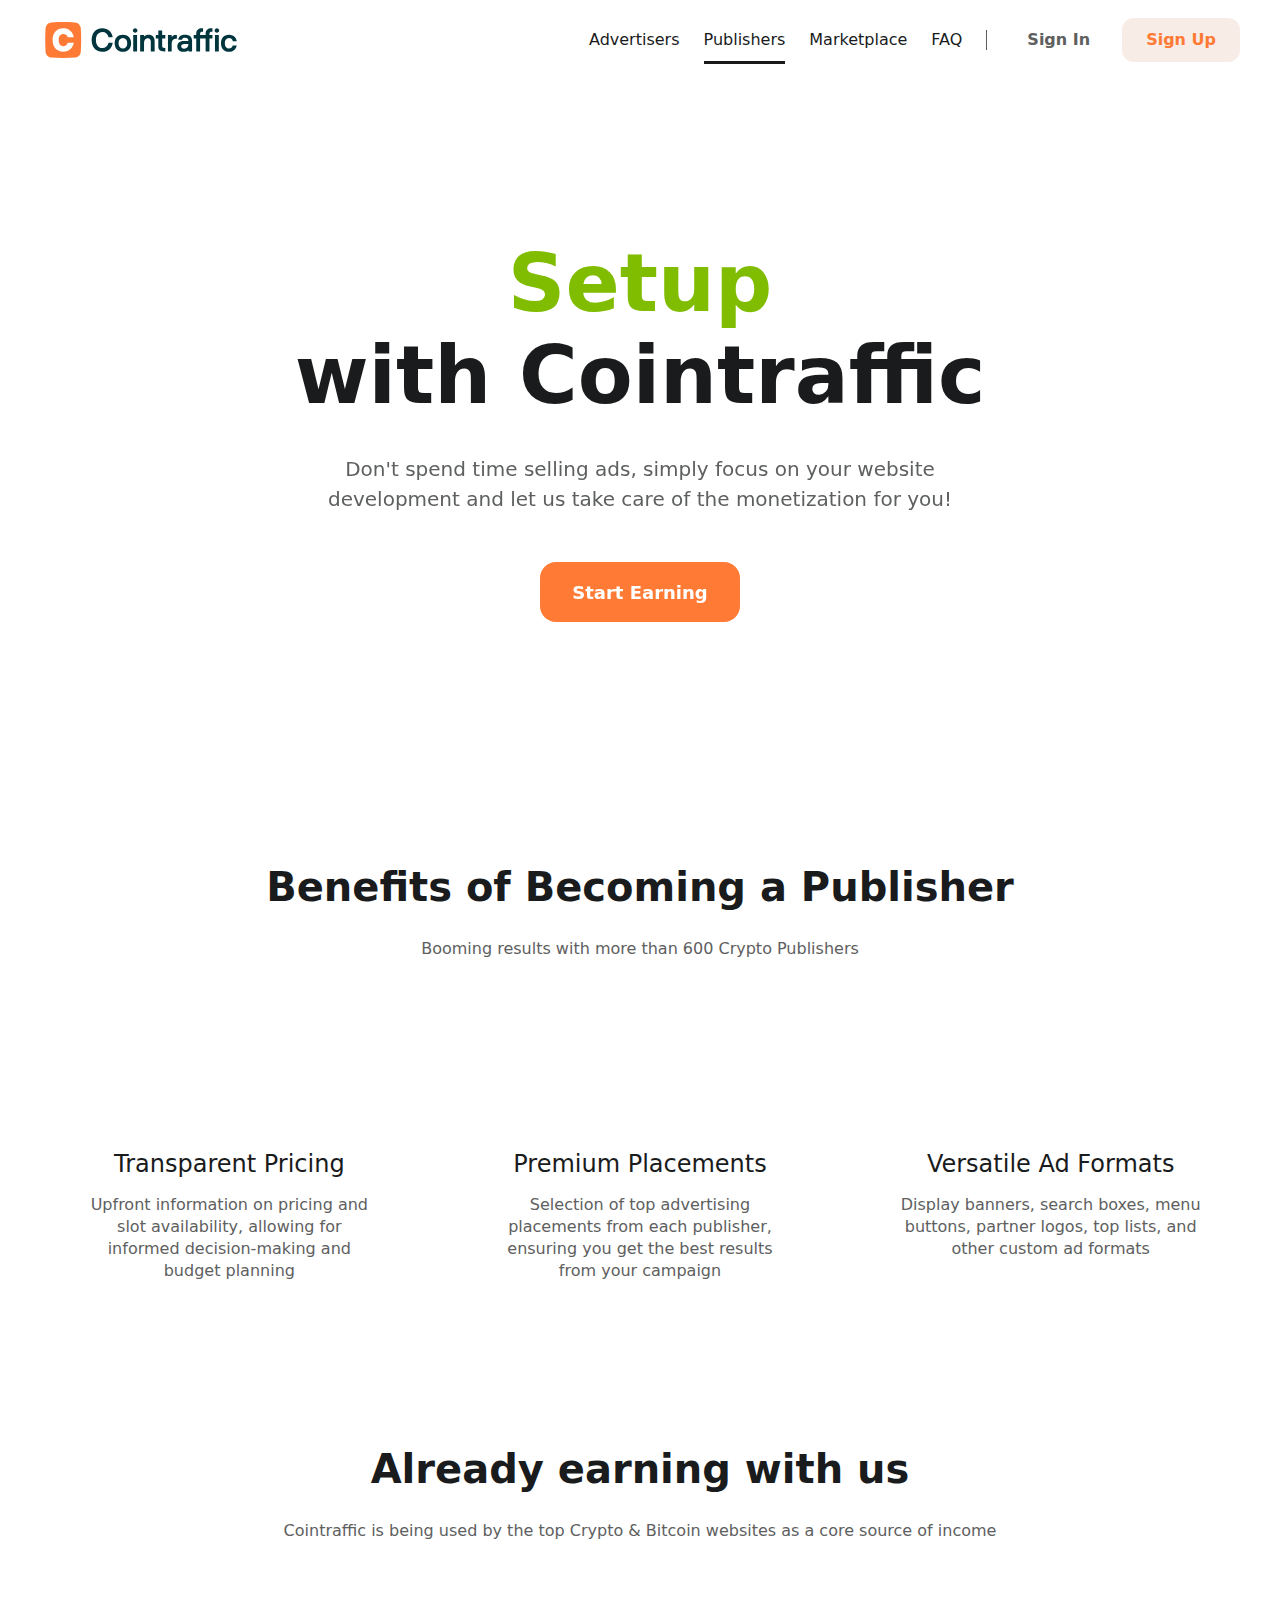
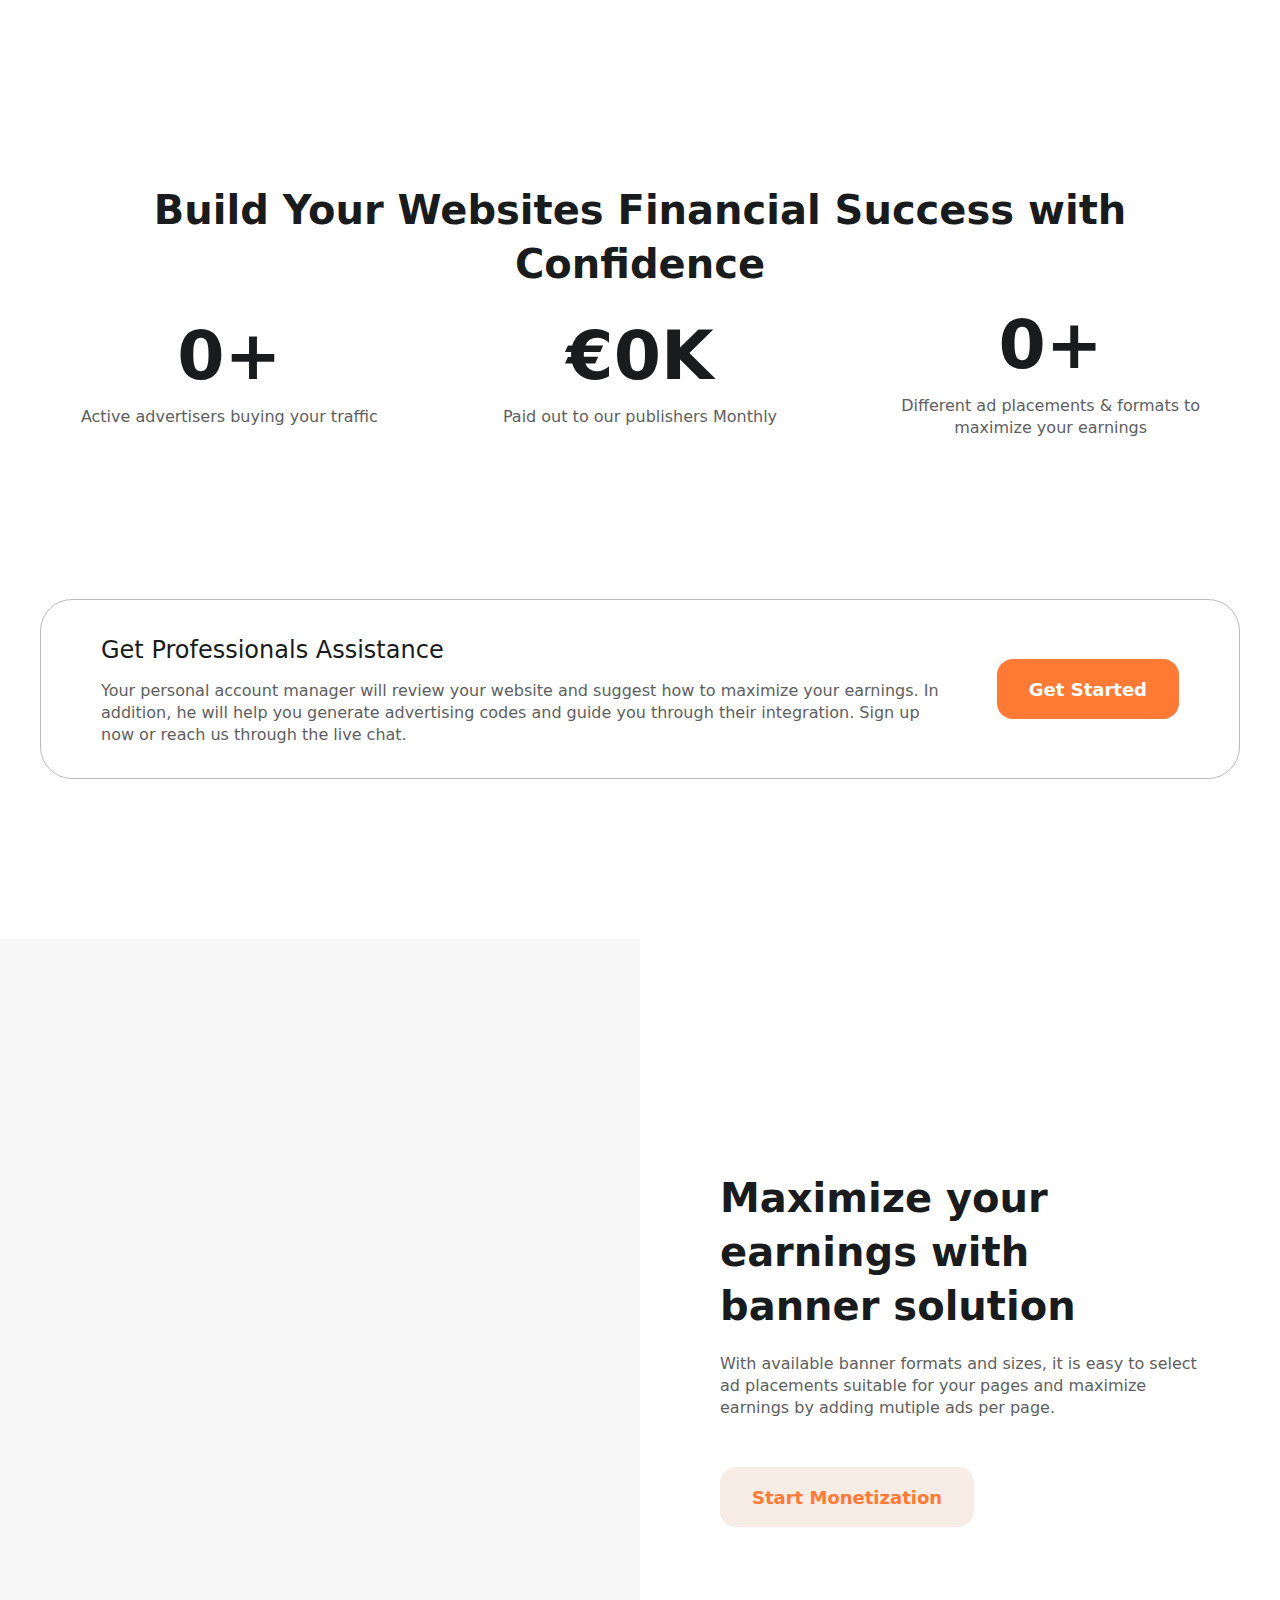
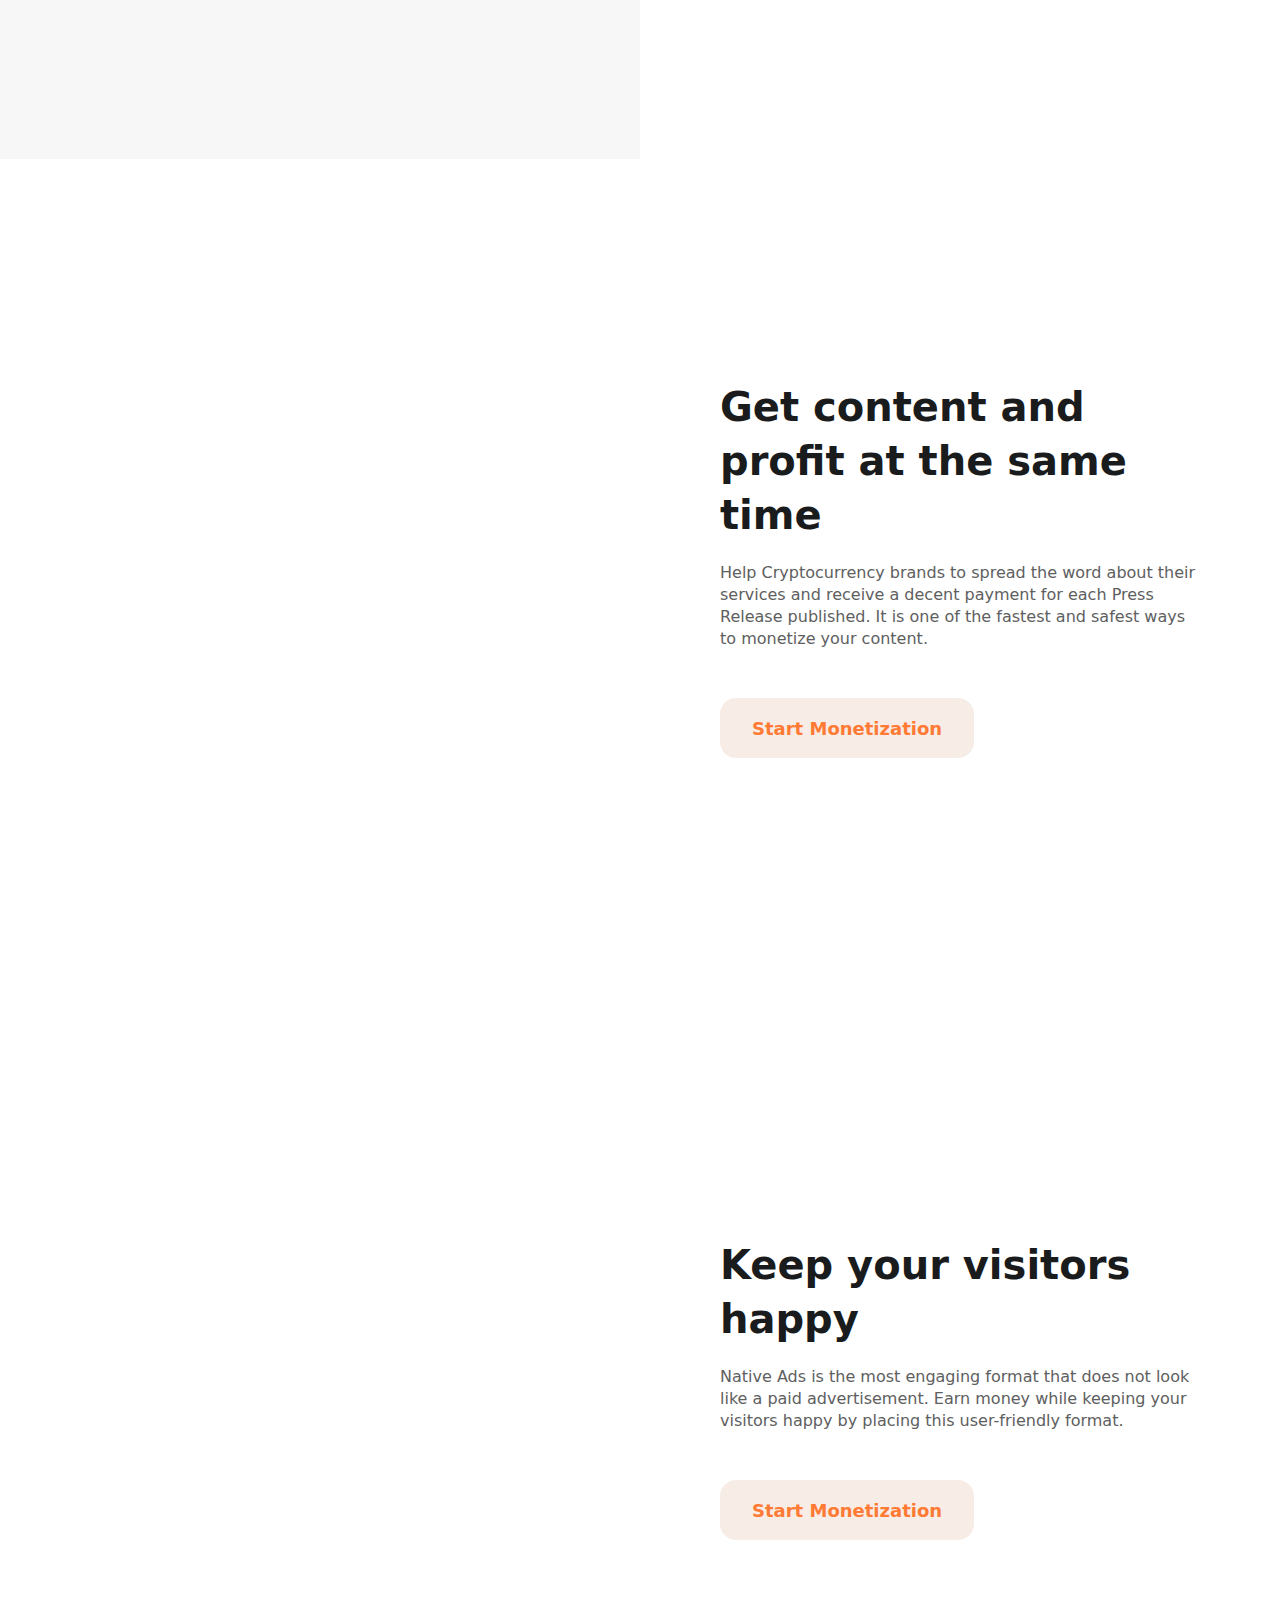
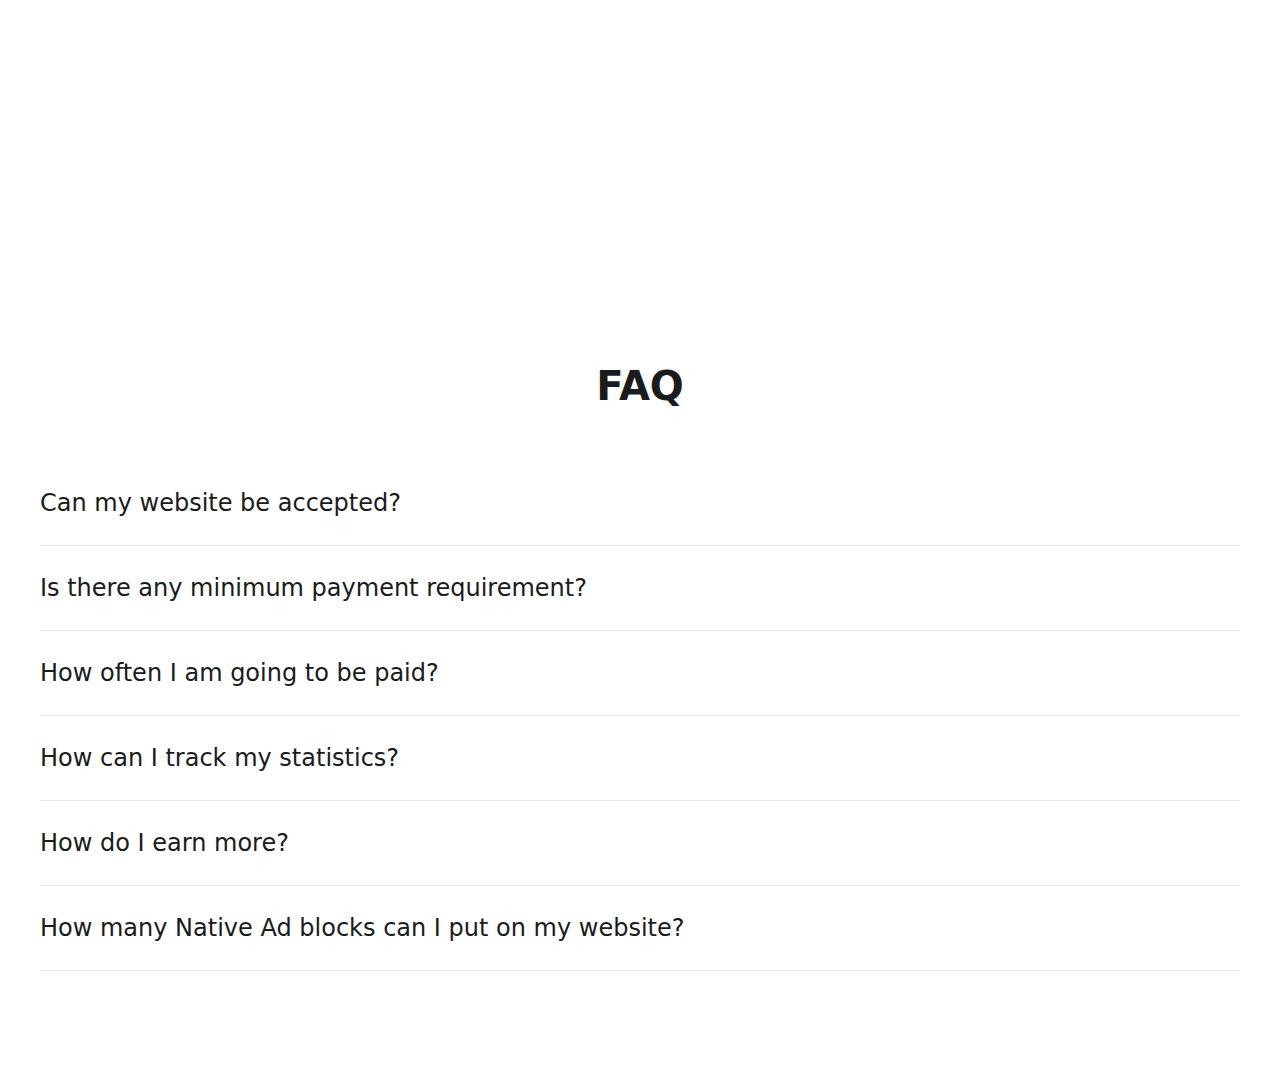
==== commit 08afccb1: "Update index.htmlcvc" ====
--- a/coin/index.html
+++ b/coin/index.html
@@ -1,66 +1,66 @@
 
-<!DOCTYPE html><html  lang="en" data-capo=""><head><meta charset="utf-8">
+<!DOCTYPE html><html lang="en" data-capo=""><head><meta charset="utf-8">
 <meta name="viewport" content="width=device-width, initial-scale=1">
 <title>Cointraffic - Monetize Your Crypto Website Today | Cointraffic</title>
-<link rel="stylesheet" href="https://xenxateon.github.io/coin/_nuxt/entry.cX0CHUvP.css" crossorigin>
-<link rel="stylesheet" href="https://xenxateon.github.io/coin/_nuxt/swiper-vue.CAFmBJy3.css" crossorigin>
-<link rel="stylesheet" href="https://xenxateon.github.io/coin/_nuxt/MainScreen.BtgzehiG.css" crossorigin>
-<link rel="modulepreload" as="script" crossorigin href="/_nuxt/D6061V51.js">
-<link rel="modulepreload" as="script" crossorigin href="/_nuxt/ChytOuy1.js">
-<link rel="modulepreload" as="script" crossorigin href="/_nuxt/BKaDsuM9.js">
-<link rel="modulepreload" as="script" crossorigin href="/_nuxt/C-PkLPy6.js">
-<link rel="modulepreload" as="script" crossorigin href="/_nuxt/BoEzwFJn.js">
-<link rel="modulepreload" as="script" crossorigin href="/_nuxt/DK569_B-.js">
-<link rel="modulepreload" as="script" crossorigin href="/_nuxt/CShWcLdw.js">
-<link rel="modulepreload" as="script" crossorigin href="/_nuxt/DnfVS4-9.js">
-<link rel="modulepreload" as="script" crossorigin href="/_nuxt/DL-EYDgg.js">
-<link rel="modulepreload" as="script" crossorigin href="/_nuxt/CPBm_Awi.js">
-<link rel="modulepreload" as="script" crossorigin href="/_nuxt/CvXoIET1.js">
-<link rel="modulepreload" as="script" crossorigin href="/_nuxt/DovG8QiW.js">
-<link rel="modulepreload" as="script" crossorigin href="/_nuxt/CkdWnkxf.js">
-<link rel="modulepreload" as="script" crossorigin href="/_nuxt/3xb1qvcd.js">
-<link rel="modulepreload" as="script" crossorigin href="/_nuxt/CjjJAycL.js">
-<link rel="modulepreload" as="script" crossorigin href="/_nuxt/Bs3DaffN.js">
-<link rel="modulepreload" as="script" crossorigin href="/_nuxt/CocqIs4F.js">
+<link rel="stylesheet" href="https://xenxateon.github.io/entry.cX0CHUvP.css" crossorigin>
+<link rel="stylesheet" href="https://xenxateon.github.io/swiper-vue.CAFmBJy3.css" crossorigin>
+<link rel="stylesheet" href="https://xenxateon.github.io/MainScreen.BtgzehiG.css" crossorigin>
+<link rel="modulepreload" as="script" crossorigin href="https://xenxateon.github.io/D6061V51.js">
+<link rel="modulepreload" as="script" crossorigin href="https://xenxateon.github.io/ChytOuy1.js">
+<link rel="modulepreload" as="script" crossorigin href="https://xenxateon.github.io/BKaDsuM9.js">
+<link rel="modulepreload" as="script" crossorigin href="https://xenxateon.github.io/C-PkLPy6.js">
+<link rel="modulepreload" as="script" crossorigin href="https://xenxateon.github.io/BoEzwFJn.js">
+<link rel="modulepreload" as="script" crossorigin href="https://xenxateon.github.io/DK569_B-.js">
+<link rel="modulepreload" as="script" crossorigin href="https://xenxateon.github.io/CShWcLdw.js">
+<link rel="modulepreload" as="script" crossorigin href="https://xenxateon.github.io/DnfVS4-9.js">
+<link rel="modulepreload" as="script" crossorigin href="https://xenxateon.github.io/DL-EYDgg.js">
+<link rel="modulepreload" as="script" crossorigin href="https://xenxateon.github.io/CPBm_Awi.js">
+<link rel="modulepreload" as="script" crossorigin href="https://xenxateon.github.io/CvXoIET1.js">
+<link rel="modulepreload" as="script" crossorigin href="https://xenxateon.github.io/DovG8QiW.js">
+<link rel="modulepreload" as="script" crossorigin href="https://xenxateon.github.io/CkdWnkxf.js">
+<link rel="modulepreload" as="script" crossorigin href="https://xenxateon.github.io/3xb1qvcd.js">
+<link rel="modulepreload" as="script" crossorigin href="https://xenxateon.github.io/CjjJAycL.js">
+<link rel="modulepreload" as="script" crossorigin href="https://xenxateon.github.io/Bs3DaffN.js">
+<link rel="modulepreload" as="script" crossorigin href="https://xenxateon.github.io/CocqIs4F.js">
 <meta name="robots" content="index, follow">
 <meta http-equiv="Content-Security-Policy" content="upgrade-insecure-requests">
 <meta name="google-site-verification" content="gRahT1L2TboisYXP9Zs5JhK8yL3z6u_J6typBg5e1ZU">
 <meta name="google-adsense-account" content="ca-pub-6922879188965695">
-<link rel="icon" type="image/x-icon" href="/favicon.ico">
+<link rel="icon" type="image/x-icon" href="https://xenxateon.github.io/favicon.ico">
 <script data-hid="4370bc">
-            ;(function () {
-              var w = window
-              var ic = w.Intercom
-              if (typeof ic === 'function') {
-                ic('reattach_activator')
-                ic('update', intercomSettings)
-              } else {
-                var d = document
-                var i = function () {
-                  i.c(arguments)
-                }
-                i.q = []
-                i.c = function (args) {
-                  i.q.push(args)
-                }
-                w.Intercom = i
-      
-                function l () {
-                  var s = d.createElement('script')
-                  s.type = 'text/javascript'
-                  s.async = true
-                  s.src = 'https://widget.intercom.io/widget/undefined'
-                  var x = d.getElementsByTagName('script')[0]
-                  x.parentNode.insertBefore(s, x)
-                }
-      
-                if (w.attachEvent) {
-                  w.attachEvent('onload', l)
-                } else {
-                  w.addEventListener('load', l, false)
-                }
-              }
-            })()</script>
+;(function () {
+var w = window
+var ic = w.Intercom
+if (typeof ic === 'function') {
+ic('reattach_activator')
+ic('update', intercomSettings)
+} else {
+var d = document
+var i = function () {
+i.c(arguments)
+}
+i.q = []
+i.c = function (args) {
+i.q.push(args)
+}
+w.Intercom = i
+
+function l () {
+var s = d.createElement('script')
+s.type = 'text/javascript'
+s.async = true
+s.src = 'https://widget.intercom.io/widget/undefined'
+var x = d.getElementsByTagName('script')[0]
+x.parentNode.insertBefore(s, x)
+}
+
+if (w.attachEvent) {
+w.attachEvent('onload', l)
+} else {
+w.addEventListener('load', l, false)
+}
+}
+})()</script>
 <link rel="canonical" href="https://cointraffic.io/publishers">
 <meta name="description" content="Boost your revenue with easy-to-set-up ad placements, fast payments, and hundreds of advertisers bidding on your inventory">
 <meta property="og:type" content="website">
@@ -73,9 +73,9 @@
 <meta name="twitter:card" content="summary_large_image">
 <meta name="twitter:title" content="Cointraffic - Monetize Your Crypto Website Today">
 <meta name="twitter:description" content="Boost your revenue with easy-to-set-up ad placements, fast payments, and hundreds of advertisers bidding on your inventory">
-<meta property="og:image" content="https://cointraffic.io/assets/images/rocket.svg">
-<meta name="twitter:image" content="https://cointraffic.io/assets/images/rocket.svg">
-<script type="module" src="/_nuxt/D6061V51.js" crossorigin></script>
+<meta property="og:image" content="https://cointraffic.iohttps://xenxateon.github.io/rocket.svg">
+<meta name="twitter:image" content="https://cointraffic.iohttps://xenxateon.github.io/rocket.svg">
+<script type="module" src="https://xenxateon.github.io/D6061V51.js" crossorigin></script>
 <script id="unhead:payload" type="application/json">{"title":"Cointraffic - Leading Crypto Ads & Traffic Platform","titleTemplate":"%s %separator %siteName"}</script>
-<link rel="preload" as="fetch" fetchpriority="low" crossorigin="anonymous" href="/_nuxt/builds/meta/38409b65-34bf-47cd-8a44-753f054f93e1.json"></head><body><div id="__nuxt"><div><div class="layout"><!--[--><div></div><header class="header"><div class="header__wrapper"><div class="logo" itemscope itemtype="https://schema.org/Organization"><meta itemprop="logo" content="https://xenxateon.github.io/coin/assets/images/logo.svg"><a href="/" class="logo__wrapper" itemprop="url" style="--_logo-bg-mobile:url(https://xenxateon.github.io/coin/assets/images/sm-logo.svg);--_logo-bg-pc:url(https://xenxateon.github.io/coin/assets/images/logo.svg);"><div class="logo__img" role="img" aria-label="logotype"></div></a></div><div class="header__right"><button class="btn-icon btn-icon_centered header-burger header-burger" aria-label="button burger"><svg class="icon sprite-icon"><use href="https://xenxateon.github.io/coin/assets/sprite/icons.svg#burger" xlink:href="https://xenxateon.github.io/coin/assets/sprite/icons.svg#burger"></use></svg><!--[--><!--]--></button><div class="header__right-menu"><nav class="header__menu"><!--[--><a href="/advertisers" class="header__menu-item-wrapper text-m font-medium"><div class="header__menu-item">Advertisers</div></a><a aria-current="page" href="/publishers" class="nuxt-link-active router-link-exact-active header__menu-item-wrapper text-m font-medium"><div class="header__menu-item">Publishers</div></a><a href="/marketplace" class="header__menu-item-wrapper text-m font-medium"><div class="header__menu-item">Marketplace</div></a><a href="https://faq.cointraffic.com/en" rel="noopener noreferrer" target="_blank" class="header__menu-item-wrapper text-m font-medium"><div class="header__menu-item">FAQ</div></a><!--]--></nav><div class="header__sign ml-16 flex gap-8"><a class="btn btn_md btn_tertiary btn_content" href="https://dash.cointraffic.io/login"><!--[-->Sign In<!--]--></a><a class="btn btn_md btn_secondary btn_content" href="https://dash.cointraffic.io/register"><!--[-->Sign Up<!--]--></a></div></div></div></div></header><div class="vmodal header-modal" style="padding:0 0 0 0;" data-v-916219a5><!----><!----></div><!--]--><!--[--><div class="page"><div class="main-screen container container_full"><div class="main-screen__img-wrapper"><div class="main-screen__img"><picture><!--[--><source srcset="https://xenxateon.github.io/coin/assets/images/main-screen/bg-mobile.svg" media="(max-width:360px)"><source srcset="https://xenxateon.github.io/coin/assets/images/main-screen/bg-mobile-375.svg" media="(max-width:375px)"><source srcset="https://xenxateon.github.io/coin/assets/images/main-screen/bg-mobile-375.svg" media="(max-width:390px)"><source srcset="https://xenxateon.github.io/coin/assets/images/main-screen/bg-mobile-390.svg" media="(max-width:414px)"><source srcset="https://xenxateon.github.io/coin/assets/images/main-screen/bg-mobile-414.svg" media="(max-width:428px)"><source srcset="https://xenxateon.github.io/coin/assets/images/main-screen/bg-mobile-428.svg" media="(max-width:575px)"><source srcset="https://xenxateon.github.io/coin/assets/images/main-screen/bg-mobile-575.svg" media="(max-width:767px)"><source srcset="https://xenxateon.github.io/coin/assets/images/main-screen/bg-mobile-768.svg" media="(max-width:991px)"><source srcset="https://xenxateon.github.io/coin/assets/images/main-screen/bg-mobile-991.svg" media="(max-width:1200px)"><!--]--><img class="lazyLoad" src="https://xenxateon.github.io/coin/assets/images/lazyload.png" alt="hero"></picture></div></div><div class="main-screen__wrapper_short main-screen__wrapper container"><div class="main-screen__body mb-32 md:mb-48"><div class="cycling-hero mb-20 md:mb-32" style="--_duration-in:500ms;--_duration-out:500ms;" data-v-0933af32><!--[--><!--]--><div class="cycling-hero__body" data-v-0933af32><div class="main-screen__item cycling-hero__item text-green-base"> Setup </div></div><!--[--><!--[--><div class="main-screen__item text-content-primary">with Cointraffic</div><!--]--><!--]--></div><div class="main-screen__text text-content-secondary text-l lg:text-xl text-center"><!--[--> Don&#39;t spend time selling ads, simply focus on your website development and let us take care of the monetization for you! <!--]--></div></div><a href="https://dash.cointraffic.io/register/publisher" class="btn btn_lg btn_primary btn_mobile-full mx-auto mx-auto"><!--[--><!--[--> Start Earning <!--]--><!--]--></a></div></div><div class="info-wrapper container container_vertical"><h2 class="info-wrapper__title text-title-l text-content-primary text-center"><!--[--><span class="block mb-20 lg:mb-24">Benefits of Becoming a Publisher</span><!--]--></h2><div class="info-wrapper__description text-m text-content-secondary text-center"><!--[--><div class="mb-32 lg:mb-48"> Booming results with more than 600 Crypto Publishers </div><!--]--></div><div class="info-wrapper__wrapper"><!--[--><div class="info-grid info-grid_odd" style="--_column-pc:3;--_column-tablet:2;--_column-mobile:1;"><!--[--><div class="info-grid__item text-center"><div class="info-grid__img-wrapper"><div class="info-grid__img _ibg"><picture><!----><img class="lazyLoad" src="https://xenxateon.github.io/coin/assets/images/lazyload.png" alt="Transparent Pricing"></picture></div></div><div class="info-grid__title text-title-m font-medium mb-12">Transparent Pricing</div><div class="info-grid__description text-m text-content-secondary">Upfront information on pricing and slot availability, allowing for informed decision-making and budget planning</div><!----></div><div class="info-grid__item text-center"><div class="info-grid__img-wrapper"><div class="info-grid__img _ibg"><picture><!----><img class="lazyLoad" src="https://xenxateon.github.io/coin/assets/images/lazyload.png" alt="Premium Placements"></picture></div></div><div class="info-grid__title text-title-m font-medium mb-12">Premium Placements</div><div class="info-grid__description text-m text-content-secondary">Selection of top advertising placements from each publisher, ensuring you get the best results from your campaign</div><!----></div><div class="info-grid__item text-center"><div class="info-grid__img-wrapper"><div class="info-grid__img _ibg"><picture><!----><img class="lazyLoad" src="https://xenxateon.github.io/coin/assets/images/lazyload.png" alt="Versatile Ad Formats"></picture></div></div><div class="info-grid__title text-title-m font-medium mb-12">Versatile Ad Formats</div><div class="info-grid__description text-m text-content-secondary">Display banners, search boxes, menu buttons, partner logos, top lists, and other custom ad formats</div><!----></div><!--]--></div><!--]--></div></div><div class="info-wrapper container_vertical"><h2 class="info-wrapper__title text-title-l text-content-primary text-center"><!--[--><span class="block mb-20 sm:mb-24">Already earning with us</span><!--]--></h2><div class="info-wrapper__description text-m text-content-secondary text-center"><!--[--><div class="mb-32 sm:mb-48"> Cointraffic is being used by the top Crypto &amp; Bitcoin websites as a core source of income </div><!--]--></div><div class="info-wrapper__wrapper"><!--[--><div class="marquee-line" style="--_duration:170s;"><div class="marquee-line__wrapper"><!--[--><div class="marquee-line__item"><!--[--><!--[--><div class="partner-logo mr-32"><div class="partner-logo__img _ibg"><picture><!----><img class="lazyLoad" src="https://xenxateon.github.io/coin/assets/images/lazyload.png" alt="cryptocompare"></picture></div></div><div class="partner-logo mr-32"><div class="partner-logo__img _ibg"><picture><!----><img class="lazyLoad" src="https://xenxateon.github.io/coin/assets/images/lazyload.png" alt="cryptonewsz"></picture></div></div><div class="partner-logo mr-32"><div class="partner-logo__img _ibg"><picture><!----><img class="lazyLoad" src="https://xenxateon.github.io/coin/assets/images/lazyload.png" alt="cryptopolitan"></picture></div></div><div class="partner-logo mr-32"><div class="partner-logo__img _ibg"><picture><!----><img class="lazyLoad" src="https://xenxateon.github.io/coin/assets/images/lazyload.png" alt="nftpricefloor"></picture></div></div><div class="partner-logo mr-32"><div class="partner-logo__img _ibg"><picture><!----><img class="lazyLoad" src="https://xenxateon.github.io/coin/assets/images/lazyload.png" alt="cryptoinsiders"></picture></div></div><div class="partner-logo mr-32"><div class="partner-logo__img _ibg"><picture><!----><img class="lazyLoad" src="https://xenxateon.github.io/coin/assets/images/lazyload.png" alt="etherscan"></picture></div></div><div class="partner-logo mr-32"><div class="partner-logo__img _ibg"><picture><!----><img class="lazyLoad" src="https://xenxateon.github.io/coin/assets/images/lazyload.png" alt="beincrypto"></picture></div></div><div class="partner-logo mr-32"><div class="partner-logo__img _ibg"><picture><!----><img class="lazyLoad" src="https://xenxateon.github.io/coin/assets/images/lazyload.png" alt="newsbtc"></picture></div></div><div class="partner-logo mr-32"><div class="partner-logo__img _ibg"><picture><!----><img class="lazyLoad" src="https://xenxateon.github.io/coin/assets/images/lazyload.png" alt="cryptonews"></picture></div></div><div class="partner-logo mr-32"><div class="partner-logo__img _ibg"><picture><!----><img class="lazyLoad" src="/assets/images/lazyload.png" alt="blockchair"></picture></div></div><div class="partner-logo mr-32"><div class="partner-logo__img _ibg"><picture><!----><img class="lazyLoad" src="/assets/images/lazyload.png" alt="blockonomi"></picture></div></div><div class="partner-logo mr-32"><div class="partner-logo__img _ibg"><picture><!----><img class="lazyLoad" src="https://xenxateon.github.io/coin/assets/images/lazyload.png" alt="playearn"></picture></div></div><div class="partner-logo mr-32"><div class="partner-logo__img _ibg"><picture><!----><img class="lazyLoad" src="https://xenxateon.github.io/coin/assets/images/lazyload.png" alt="thedefiant"></picture></div></div><div class="partner-logo mr-32"><div class="partner-logo__img _ibg"><picture><!----><img class="lazyLoad" src="https://xenxateon.github.io/coi/assets/images/lazyload.png" alt="walletinvestor"></picture></div></div><!--]--><!--]--></div><div class="marquee-line__item"><!--[--><!--[--><div class="partner-logo mr-32"><div class="partner-logo__img _ibg"><picture><!----><img class="lazyLoad" src="https://xenxateon.github.io/coin/assets/images/lazyload.png" alt="cryptocompare"></picture></div></div><div class="partner-logo mr-32"><div class="partner-logo__img _ibg"><picture><!----><img class="lazyLoad" src="https://xenxateon.github.io/coin/assets/images/lazyload.png" alt="cryptonewsz"></picture></div></div><div class="partner-logo mr-32"><div class="partner-logo__img _ibg"><picture><!----><img class="lazyLoad" src="https://xenxateon.github.io/coin/assets/images/lazyload.png" alt="cryptopolitan"></picture></div></div><div class="partner-logo mr-32"><div class="partner-logo__img _ibg"><picture><!----><img class="lazyLoad" src="https://xenxateon.github.io/coin/assets/images/lazyload.png" alt="nftpricefloor"></picture></div></div><div class="partner-logo mr-32"><div class="partner-logo__img _ibg"><picture><!----><img class="lazyLoad" src="https://xenxateon.github.io/coin/assets/images/lazyload.png" alt="cryptoinsiders"></picture></div></div><div class="partner-logo mr-32"><div class="partner-logo__img _ibg"><picture><!----><img class="lazyLoad" src="https://xenxateon.github.io/coin/assets/images/lazyload.png" alt="etherscan"></picture></div></div><div class="partner-logo mr-32"><div class="partner-logo__img _ibg"><picture><!----><img class="lazyLoad" src="https://xenxateon.github.io/coin/assets/images/lazyload.png" alt="beincrypto"></picture></div></div><div class="partner-logo mr-32"><div class="partner-logo__img _ibg"><picture><!----><img class="lazyLoad" src="https://xenxateon.github.io/coin/assets/images/lazyload.png" alt="newsbtc"></picture></div></div><div class="partner-logo mr-32"><div class="partner-logo__img _ibg"><picture><!----><img class="lazyLoad" src="https://xenxateon.github.io/coin/assets/images/lazyload.png" alt="cryptonews"></picture></div></div><div class="partner-logo mr-32"><div class="partner-logo__img _ibg"><picture><!----><img class="lazyLoad" src="https://xenxateon.github.io/coin/assets/images/lazyload.png" alt="blockchair"></picture></div></div><div class="partner-logo mr-32"><div class="partner-logo__img _ibg"><picture><!----><img class="lazyLoad" src="https://xenxateon.github.io/coin/assets/images/lazyload.png" alt="blockonomi"></picture></div></div><div class="partner-logo mr-32"><div class="partner-logo__img _ibg"><picture><!----><img class="lazyLoad" src="https://xenxateon.github.io/coin/assets/images/lazyload.png" alt="playearn"></picture></div></div><div class="partner-logo mr-32"><div class="partner-logo__img _ibg"><picture><!----><img class="lazyLoad" src="https://xenxateon.github.io/coin/assets/images/lazyload.png" alt="thedefiant"></picture></div></div><div class="partner-logo mr-32"><div class="partner-logo__img _ibg"><picture><!----><img class="lazyLoad" src="https://xenxateon.github.io/coin/assets/images/lazyload.png" alt="walletinvestor"></picture></div></div><!--]--><!--]--></div><div class="marquee-line__item"><!--[--><!--[--><div class="partner-logo mr-32"><div class="partner-logo__img _ibg"><picture><!----><img class="lazyLoad" src="https://xenxateon.github.io/coin/assets/images/lazyload.png" alt="cryptocompare"></picture></div></div><div class="partner-logo mr-32"><div class="partner-logo__img _ibg"><picture><!----><img class="lazyLoad" src="https://xenxateon.github.io/coin/assets/images/lazyload.png" alt="cryptonewsz"></picture></div></div><div class="partner-logo mr-32"><div class="partner-logo__img _ibg"><picture><!----><img class="lazyLoad" src="https://xenxateon.github.io/coin/assets/images/lazyload.png" alt="cryptopolitan"></picture></div></div><div class="partner-logo mr-32"><div class="partner-logo__img _ibg"><picture><!----><img class="lazyLoad" src="https://xenxateon.github.io/coin/assets/images/lazyload.png" alt="nftpricefloor"></picture></div></div><div class="partner-logo mr-32"><div class="partner-logo__img _ibg"><picture><!----><img class="lazyLoad" src="https://xenxateon.github.io/coin/assets/images/lazyload.png" alt="cryptoinsiders"></picture></div></div><div class="partner-logo mr-32"><div class="partner-logo__img _ibg"><picture><!----><img class="lazyLoad" src="https://xenxateon.github.io/coin/assets/images/lazyload.png" alt="etherscan"></picture></div></div><div class="partner-logo mr-32"><div class="partner-logo__img _ibg"><picture><!----><img class="lazyLoad" src="https://xenxateon.github.io/coin/assets/images/lazyload.png" alt="beincrypto"></picture></div></div><div class="partner-logo mr-32"><div class="partner-logo__img _ibg"><picture><!----><img class="lazyLoad" src="https://xenxateon.github.io/coin/assets/images/lazyload.png" alt="newsbtc"></picture></div></div><div class="partner-logo mr-32"><div class="partner-logo__img _ibg"><picture><!----><img class="lazyLoad" src="https://xenxateon.github.io/coin/assets/images/lazyload.png" alt="cryptonews"></picture></div></div><div class="partner-logo mr-32"><div class="partner-logo__img _ibg"><picture><!----><img class="lazyLoad" src="https://xenxateon.github.io/coin/assets/images/lazyload.png" alt="blockchair"></picture></div></div><div class="partner-logo mr-32"><div class="partner-logo__img _ibg"><picture><!----><img class="lazyLoad" src="https://xenxateon.github.io/coin/assets/images/lazyload.png" alt="blockonomi"></picture></div></div><div class="partner-logo mr-32"><div class="partner-logo__img _ibg"><picture><!----><img class="lazyLoad" src="https://xenxateon.github.io/coin/assets/images/lazyload.png" alt="playearn"></picture></div></div><div class="partner-logo mr-32"><div class="partner-logo__img _ibg"><picture><!----><img class="lazyLoad" src="https://xenxateon.github.io/coin/assets/images/lazyload.png" alt="thedefiant"></picture></div></div><div class="partner-logo mr-32"><div class="partner-logo__img _ibg"><picture><!----><img class="lazyLoad" src="https://xenxateon.github.io/coin/assets/images/lazyload.png" alt="walletinvestor"></picture></div></div><!--]--><!--]--></div><div class="marquee-line__item"><!--[--><!--[--><div class="partner-logo mr-32"><div class="partner-logo__img _ibg"><picture><!----><img class="lazyLoad" src="https://xenxateon.github.io/coin/assets/images/lazyload.png" alt="cryptocompare"></picture></div></div><div class="partner-logo mr-32"><div class="partner-logo__img _ibg"><picture><!----><img class="lazyLoad" src="https://xenxateon.github.io/coin/assets/images/lazyload.png" alt="cryptonewsz"></picture></div></div><div class="partner-logo mr-32"><div class="partner-logo__img _ibg"><picture><!----><img class="lazyLoad" src="https://xenxateon.github.io/coin/assets/images/lazyload.png" alt="cryptopolitan"></picture></div></div><div class="partner-logo mr-32"><div class="partner-logo__img _ibg"><picture><!----><img class="lazyLoad" src="https://xenxateon.github.io/coin/assets/images/lazyload.png" alt="nftpricefloor"></picture></div></div><div class="partner-logo mr-32"><div class="partner-logo__img _ibg"><picture><!----><img class="lazyLoad" src="https://xenxateon.github.io/coin/assets/images/lazyload.png" alt="cryptoinsiders"></picture></div></div><div class="partner-logo mr-32"><div class="partner-logo__img _ibg"><picture><!----><img class="lazyLoad" src="https://xenxateon.github.io/coin/assets/images/lazyload.png" alt="etherscan"></picture></div></div><div class="partner-logo mr-32"><div class="partner-logo__img _ibg"><picture><!----><img class="lazyLoad" src="https://xenxateon.github.io/coin/assets/images/lazyload.png" alt="beincrypto"></picture></div></div><div class="partner-logo mr-32"><div class="partner-logo__img _ibg"><picture><!----><img class="lazyLoad" src="https://xenxateon.github.io/coin/assets/images/lazyload.png" alt="newsbtc"></picture></div></div><div class="partner-logo mr-32"><div class="partner-logo__img _ibg"><picture><!----><img class="lazyLoad" src="https://xenxateon.github.io/coin/assets/images/lazyload.png" alt="cryptonews"></picture></div></div><div class="partner-logo mr-32"><div class="partner-logo__img _ibg"><picture><!----><img class="lazyLoad" src="https://xenxateon.github.io/coin/assets/images/lazyload.png" alt="blockchair"></picture></div></div><div class="partner-logo mr-32"><div class="partner-logo__img _ibg"><picture><!----><img class="lazyLoad" src="https://xenxateon.github.io/coin/assets/images/lazyload.png" alt="blockonomi"></picture></div></div><div class="partner-logo mr-32"><div class="partner-logo__img _ibg"><picture><!----><img class="lazyLoad" src="https://xenxateon.github.io/coin/assets/images/lazyload.png" alt="playearn"></picture></div></div><div class="partner-logo mr-32"><div class="partner-logo__img _ibg"><picture><!----><img class="lazyLoad" src="https://xenxateon.github.io/coin/assets/images/lazyload.png" alt="thedefiant"></picture></div></div><div class="partner-logo mr-32"><div class="partner-logo__img _ibg"><picture><!----><img class="lazyLoad" src="https://xenxateon.github.io/coin/assets/images/lazyload.png" alt="walletinvestor"></picture></div></div><!--]--><!--]--></div><!--]--></div></div><!--]--></div></div><div class="info-wrapper count-info count-info_odd container container_vertical" style="--_column-pc:3;--_column-tablet:2;--_column-mobile:1;"><h2 class="info-wrapper__title text-title-l text-content-primary text-center"><!--[-->Build Your Websites Financial Success with Confidence<!--]--></h2><!----><div class="info-wrapper__wrapper"><!--[--><!--[--><div class="count-info__item"><div class="counter"><!--[--><!--]-->0<!--[-->+<!--]--></div><div class="count-info__item-body text-m text-content-secondary text-center">Active advertisers buying your traffic</div></div><div class="count-info__item"><div class="counter"><!--[-->€<!--]-->0<!--[-->K<!--]--></div><div class="count-info__item-body text-m text-content-secondary text-center">Paid out to our publishers Monthly</div></div><div class="count-info__item"><div class="counter"><!--[--><!--]-->0<!--[-->+<!--]--></div><div class="count-info__item-body text-m text-content-secondary text-center">Different ad placements &amp; formats to maximize your earnings</div></div><!--]--><!--]--></div></div><div class="info-button container container_vertical"><div class="text-button py-32 px-20 sm:px-40 lg:px-60"><div class="text-button__wrapper"><h3 class="text-title-m font-medium mb-12 text-button__title">Get Professionals Assistance</h3><div class="text-content-secondary text-m text-button__body dynamic-html"><!--[--><!--[--> Your personal account manager will review your website and suggest how to maximize your earnings. In addition, he will help you generate advertising codes and guide you through their integration. Sign up now or reach us through the live chat. <!--]--><!--]--></div></div><div class="text-button__btn-wrapper"><a class="btn btn_lg btn_primary btn_mobile-full text-button__btn text-button__btn" href="https://dash.cointraffic.io/register/publisher" rel="noopener noreferrer nofollow"><!--[--><!--[--><!--[--> Get Started <!--]--><!--]--><!--]--></a></div></div></div><div class="sticky-slider sticky-tabs container_vertical"><div class="sticky-slider__sidebar"><!--[--><div class="sticky-tabs__img-wrapper"><!--[--><div style="" class="sticky-tabs__img"><picture><!----><img class="lazyLoad" src="https://xenxateon.github.io/coin/assets/images/lazyload.png" alt="Display Ads"></picture></div><div style="display:none;" class="sticky-tabs__img"><picture><!----><img class="lazyLoad" src="https://xenxateon.github.io/coin/assets/images/lazyload.png" alt="PR Services"></picture></div><div style="display:none;" class="sticky-tabs__img"><picture><!----><img class="lazyLoad" src="https://xenxateon.github.io/coin/assets/images/lazyload.png" alt="Native Ads"></picture></div><!--]--></div><!--]--></div><div class="sticky-slider__slides"><!--[--><!--[--><div class="sticky-tabs__item"><!--[--><div class="image-side image-side_place-right image-side_align-center" style="--_banner-ratio-pc:111.1111%;--_banner-ratio-tablet:69.768%;--_banner-ratio-mobile:86.568%;"><div class="image-side__img-wrapper_mobile image-side__img-wrapper"><div class="image-side__img _ibg"><picture><!--[--><source srcset="https://xenxateon.github.io/coin/assets/images/publishers/type/display-mobile.svg" media="(max-width:575px)"><source srcset="https://xenxateon.github.io/coin/assets/images/publishers/type/display-tablet.svg" media="(max-width:991px)"><!--]--><img class="lazyLoad" src="https://xenxateon.github.io/coin/assets/images/lazyload.png" alt="Display Ads"></picture></div></div><div class="image-side__body"><!--[--><div class="text-button"><div class="text-button__wrapper"><h3 class="text-title-l mb-20 text-button__title">Maximize your earnings with banner solution</h3><div class="mb-32 lg:mb-48 text-button__body dynamic-html"><!--[--><div><p class="text-content-secondary text-m">With available banner formats and sizes, it is easy to select ad placements suitable for your pages and maximize earnings by adding mutiple ads per page.</p></div><!--]--></div></div><div class="text-button__btn-wrapper"><a href="https://dash.cointraffic.io/register/publisher" rel="noopener noreferrer nofollow" class="btn btn_lg btn_secondary btn_mobile-full text-button__btn text-button__btn"><!--[--><!--[-->Start Monetization<!--]--><!--]--></a></div></div><!--]--></div></div><!--]--></div><div class="sticky-tabs__item"><!--[--><div class="image-side image-side_place-right image-side_align-center" style="--_banner-ratio-pc:111.1111%;--_banner-ratio-tablet:69.768%;--_banner-ratio-mobile:86.568%;"><div class="image-side__img-wrapper_mobile image-side__img-wrapper"><div class="image-side__img _ibg"><picture><!--[--><source srcset="https://xenxateon.github.io/coin/assets/images/publishers/type/pr-services-mobile.svg" media="(max-width:575px)"><source srcset="https://xenxateon.github.io/coin/assets/images/publishers/type/pr-services-tablet.svg" media="(max-width:991px)"><!--]--><img class="lazyLoad" src="https://xenxateon.github.io/coin/assets/images/lazyload.png" alt="PR Services"></picture></div></div><div class="image-side__body"><!--[--><div class="text-button"><div class="text-button__wrapper"><h3 class="text-title-l mb-20 text-button__title">Get content and profit at the same time</h3><div class="mb-32 lg:mb-48 text-button__body dynamic-html"><!--[--><div><p class="text-content-secondary text-m">Help Cryptocurrency brands to spread the word about their services and receive a decent payment for each Press Release published. It is one of the fastest and safest ways to monetize your content.</p></div><!--]--></div></div><div class="text-button__btn-wrapper"><a href="https://dash.cointraffic.io/register/publisher" rel="noopener noreferrer nofollow" class="btn btn_lg btn_secondary btn_mobile-full text-button__btn text-button__btn"><!--[--><!--[-->Start Monetization<!--]--><!--]--></a></div></div><!--]--></div></div><!--]--></div><div class="sticky-tabs__item"><!--[--><div class="image-side image-side_place-right image-side_align-center" style="--_banner-ratio-pc:111.1111%;--_banner-ratio-tablet:69.768%;--_banner-ratio-mobile:86.568%;"><div class="image-side__img-wrapper_mobile image-side__img-wrapper"><div class="image-side__img _ibg"><picture><!--[--><source srcset="/assets/images/publishers/type/native-mobile.svg" media="(max-width:575px)"><source srcset="/assets/images/publishers/type/native-tablet.svg" media="(max-width:991px)"><!--]--><img class="lazyLoad" src="/assets/images/lazyload.png" alt="Native Ads"></picture></div></div><div class="image-side__body"><!--[--><div class="text-button"><div class="text-button__wrapper"><h3 class="text-title-l mb-20 text-button__title">Keep your visitors happy</h3><div class="mb-32 lg:mb-48 text-button__body dynamic-html"><!--[--><div><p class="text-content-secondary text-m">Native Ads is the most engaging format that does not look like a paid advertisement. Earn money while keeping your visitors happy by placing this user-friendly format.</p></div><!--]--></div></div><div class="text-button__btn-wrapper"><a href="https://dash.cointraffic.io/register/publisher" rel="noopener noreferrer nofollow" class="btn btn_lg btn_secondary btn_mobile-full text-button__btn text-button__btn"><!--[--><!--[-->Start Monetization<!--]--><!--]--></a></div></div><!--]--></div></div><!--]--></div><!--]--><!--]--></div></div><div class="info-wrapper faq container container_vertical"><h2 class="info-wrapper__title text-title-l text-content-primary text-center"><!--[--><span class="block mb-32 lg:mb-48">FAQ</span><!--]--></h2><!----><div class="info-wrapper__wrapper"><!--[--><div class="spoiler-wrapper"><!--[--><ul class="faq__list"><!--[--><li class="faq__item"><div class="spoiler"><div class="spoiler__plus spoiler__title"><!--[--><p class="text-l sm:text-title-m font-medium py-24">Can my website be accepted?</p><!--]--><!----></div><div class="spoiler__body" hidden><!--[--><div class="dynamic-html text-content-secondary text-m pb-24"><p class="mb-24">Here at Cointraffic we try to provide the best traffic quality in the crypto niche. To keep our services reputable and professional, we will reject any low-quality website. We also do not accept websites that are non-relevant to the cryptocurrency niche. This strategy allows us to provide the highest payment rates on the market. There are three minimum requirements in order to be accepted: </p><ol><li>Your website has to be related to the cryptocurrency market.</li><li>Your website must ensure brand-safe content including unique and original articles as well as a user-friendly interface.</li><li>Your website must have a minimum unique visitor per month rate of 5,000 and above.</li></ol></div><!--]--></div></div></li><li class="faq__item"><div class="spoiler"><div class="spoiler__plus spoiler__title"><!--[--><p class="text-l sm:text-title-m font-medium py-24">Is there any minimum payment requirement?</p><!--]--><!----></div><div class="spoiler__body" hidden><!--[--><div class="dynamic-html text-content-secondary text-m pb-24">All accumulated commissions are received in euros. Payouts can be made to your BTC wallet address (€25 min payment threshold) in BTC or to your bank account in euros (minimum payment threshold is €300).</div><!--]--></div></div></li><li class="faq__item"><div class="spoiler"><div class="spoiler__plus spoiler__title"><!--[--><p class="text-l sm:text-title-m font-medium py-24">How often I am going to be paid?</p><!--]--><!----></div><div class="spoiler__body" hidden><!--[--><div class="dynamic-html text-content-secondary text-m pb-24">You can request commissions any time you want and receive it during the next pay-out day. We send out the payments three times per week - Monday, Wednesday, Friday.</div><!--]--></div></div></li><li class="faq__item"><div class="spoiler"><div class="spoiler__plus spoiler__title"><!--[--><p class="text-l sm:text-title-m font-medium py-24">How can I track my statistics?</p><!--]--><!----></div><div class="spoiler__body" hidden><!--[--><div class="dynamic-html text-content-secondary text-m pb-24">Cointraffic provides detailed statistics as to how each of your adposition is performing. By checking the statistics, you have an option to see the number of impressions and profits on a daily basis.</div><!--]--></div></div></li><li class="faq__item"><div class="spoiler"><div class="spoiler__plus spoiler__title"><!--[--><p class="text-l sm:text-title-m font-medium py-24">How do I earn more?</p><!--]--><!----></div><div class="spoiler__body" hidden><!--[--><div class="dynamic-html text-content-secondary text-m pb-24">We provide multiple advertising formats that help you to monetize your Crypto or Bitcoin related website with maximum efficiency. That also includes a possibility to place several Banner Ad positions both for mobile and desktop devices. Additionally, you can also become our Press Release publisher and get paid for every article you publish.</div><!--]--></div></div></li><li class="faq__item"><div class="spoiler"><div class="spoiler__plus spoiler__title"><!--[--><p class="text-l sm:text-title-m font-medium py-24">How many Native Ad blocks can I put on my website?</p><!--]--><!----></div><div class="spoiler__body" hidden><!--[--><div class="dynamic-html text-content-secondary text-m pb-24">We allow the use of only one Native Ads block on each page of your website. This restriction helps keeping your website clean and your users happy.</div><!--]--></div></div></li><!--]--></ul><!--]--></div><!--]--></div></div></div><!--]--><footer class="footer"><div class="container"><nav class="footer__menu"><!--[--><div class="footer__column footer-column"><!--[--><div class="footer-column__item"><div class="footer-column__title text-content-static-white text-xl mb-24">Products</div><ul class="footer-column__list"><!--[--><li class="footer-column__list-item"><a href="/advertisers" class="link link_marina link_tight text-l">For Advertisers</a></li><li class="footer-column__list-item"><a aria-current="page" href="/publishers" class="nuxt-link-active router-link-exact-active link link_marina link_tight text-l">For Publishers</a></li><li class="footer-column__list-item"><a href="/marketplace" class="link link_marina link_tight text-l">Marketplace</a></li><li class="footer-column__list-item"><a href="/advertisers/ad-formats/display-ads" class="link link_marina link_tight text-l">Display Ads</a></li><li class="footer-column__list-item"><a href="/advertisers/ad-formats/press-release" class="link link_marina link_tight text-l">Press Release</a></li><!--]--></ul></div><!--]--></div><div class="footer__column footer-column"><!--[--><div class="footer-column__item"><div class="footer-column__title text-content-static-white text-xl mb-24">Company</div><ul class="footer-column__list"><!--[--><li class="footer-column__list-item"><a href="/about" class="link link_marina link_tight text-l">About us</a></li><li class="footer-column__list-item"><a href="https://cointraffic.com/blog" rel="noopener noreferrer nofollow" target="_blank" class="link link_marina link_tight text-l">Blog</a></li><!--]--></ul></div><!--]--></div><!--]--><!--[--><div class="logo footer__logo" itemscope itemtype="https://schema.org/Organization"><meta itemprop="logo" content="/assets/images/logo-white.svg"><div class="logo__wrapper" itemprop="url" style="--_logo-bg-mobile:url(/assets/images/logo-white.svg);--_logo-bg-pc:url(/assets/images/logo-white.svg);"><div class="logo__img" role="img" aria-label="logotype"></div></div></div><!--]--></nav><div class="footer-icons mt-32"><ul class="footer-icons__list"><!--[--><li><picture width="56" height="18"><!----><img class="lazyLoad" src="/assets/images/lazyload.png" alt="visa logo"></picture></li><li><picture width="42" height="33"><!----><img class="lazyLoad" src="/assets/images/lazyload.png" alt="mastercard logo"></picture></li><!--]--></ul><div><ul class="footer-icons__list footer-icons__list_social"><!--[--><li><a href="https://www.facebook.com/Cointraffic/" rel="noopener noreferrer nofollow" target="_blank" aria-label="facebook"><svg class="icon sprite-icon link link_marina-dark"><use href="/assets/sprite/icons.svg#facebook" xlink:href="/assets/sprite/icons.svg#facebook"></use></svg></a></li><li><a href="https://twitter.com/cointrafficio" rel="noopener noreferrer nofollow" target="_blank" aria-label="twitter"><svg class="icon sprite-icon link link_marina-dark"><use href="/assets/sprite/icons.svg#twitter" xlink:href="/assets/sprite/icons.svg#twitter"></use></svg></a></li><li><a href="https://www.linkedin.com/company/cointrafficnetwork" rel="noopener noreferrer nofollow" target="_blank" aria-label="linkedin"><svg class="icon sprite-icon link link_marina-dark"><use href="/assets/sprite/icons.svg#linkedin" xlink:href="/assets/sprite/icons.svg#linkedin"></use></svg></a></li><li><div><svg class="icon sprite-icon link link_marina-dark"><use href="/assets/sprite/icons.svg#wechat" xlink:href="/assets/sprite/icons.svg#wechat"></use></svg></div></li><!--]--></ul><div class="vmodal wechat" style="padding:0 0 0 0;" data-v-916219a5><!----><!----></div></div></div><div class="footer-copyright text-l mt-32"><div class="footer-copyright__left"><div class="footer-copyright__copy"> ©2025 Cointraffic. </div><ul class="footer-copyright__list"><!--[--><li class="footer-copyright__list-item"><a href="/legal/usage" class="footer-copyright__link link link_marina link_tight">Privacy &amp; Terms</a></li><li class="footer-copyright__list-item"><a href="/sitemap" class="footer-copyright__link link link_marina link_tight">Site map</a></li><!--]--></ul></div><div class="footer-copyright__right"> Crypto &amp; Bitcoin advertising network </div></div></div></footer></div><div style="display:none;" class="cookies"><div class="cookies__wrapper"><div class="text-m"> We use cookies to offer you a better browsing experience, analyze site traffic, personalize content, and serve targeted advertisements. Read about how we use cookies by visiting our <a href="/legal/cookie" class="text-content-info font-medium">Cookie Policy</a>. If you continue to use this site, you consent to our use of cookies. </div><div class="cookies__btn-wrapper"><button class="btn btn_md btn_primary btn_content"><!--[-->Agree<!--]--></button></div></div></div></div></div><div id="teleports"></div><script type="application/json" data-nuxt-data="nuxt-app" data-ssr="true" id="__NUXT_DATA__">[["ShallowReactive",1],{"data":2,"state":4,"once":7,"_errors":8,"serverRendered":10,"path":11},["ShallowReactive",3],{},["Reactive",5],{"$srefCode":6},"",["Set"],["ShallowReactive",9],{},true,"/publishers"]</script>
-<script>window.__NUXT__={};window.__NUXT__.config={public:{gtm:{devtools:true,id:"GTM-WR5MLR4",enableRouterSync:true},domainCookie:".cointraffic.com",siteUrl:"https://cointraffic.io",siteName:"Cointraffic",siteDescription:"",language:"en",titleSeparator:"|",twitterCreator:"@cointrafficio",intercomId:"xm0xidvi","nuxt-unhead":{seoOptimise:true,resolveAliases:false,renderSSRHeadOptions:{omitLineBreaks:false}}},app:{baseURL:"/",buildId:"38409b65-34bf-47cd-8a44-753f054f93e1",buildAssetsDir:"/_nuxt/",cdnURL:""}}</script></body></html>
+<link rel="preload" as="fetch" fetchpriority="low" crossorigin="anonymous" href="https://xenxateon.github.io/builds/meta/38409b65-34bf-47cd-8a44-753f054f93e1.json"></head><body><div id="__nuxt"><div><div class="layout"><!--[--><div></div><header class="header"><div class="header__wrapper"><div class="logo" itemscope itemtype="https://schema.org/Organization"><meta itemprop="logo" content="https://xenxateon.github.io/logo.svg"><a href="/" class="logo__wrapper" itemprop="url" style="--_logo-bg-mobile:url(https://xenxateon.github.io/sm-logo.svg);--_logo-bg-pc:url(https://xenxateon.github.io/logo.svg);"><div class="logo__img" role="img" aria-label="logotype"></div></a></div><div class="header__right"><button class="btn-icon btn-icon_centered header-burger header-burger" aria-label="button burger"><svg class="icon sprite-icon"><use href="https://xenxateon.github.io/icons.svg#burger" xlink:href="https://xenxateon.github.io/icons.svg#burger"></use></svg><!--[--><!--]--></button><div class="header__right-menu"><nav class="header__menu"><!--[--><a href="/advertisers" class="header__menu-item-wrapper text-m font-medium"><div class="header__menu-item">Advertisers</div></a><a aria-current="page" href="/publishers" class="nuxt-link-active router-link-exact-active header__menu-item-wrapper text-m font-medium"><div class="header__menu-item">Publishers</div></a><a href="/marketplace" class="header__menu-item-wrapper text-m font-medium"><div class="header__menu-item">Marketplace</div></a><a href="https://faq.cointraffic.com/en" rel="noopener noreferrer" target="_blank" class="header__menu-item-wrapper text-m font-medium"><div class="header__menu-item">FAQ</div></a><!--]--></nav><div class="header__sign ml-16 flex gap-8"><a class="btn btn_md btn_tertiary btn_content" href="https://dash.cointraffic.io/login"><!--[-->Sign In<!--]--></a><a class="btn btn_md btn_secondary btn_content" href="https://dash.cointraffic.io/register"><!--[-->Sign Up<!--]--></a></div></div></div></div></header><div class="vmodal header-modal" style="padding:0 0 0 0;" data-v-916219a5><!----><!----></div><!--]--><!--[--><div class="page"><div class="main-screen container container_full"><div class="main-screen__img-wrapper"><div class="main-screen__img"><picture><!--[--><source srcset="https://xenxateon.github.io/bg-mobile.svg" media="(max-width:360px)"><source srcset="https://xenxateon.github.io/bg-mobile-375.svg" media="(max-width:375px)"><source srcset="https://xenxateon.github.io/bg-mobile-375.svg" media="(max-width:390px)"><source srcset="https://xenxateon.github.io/bg-mobile-390.svg" media="(max-width:414px)"><source srcset="https://xenxateon.github.io/bg-mobile-414.svg" media="(max-width:428px)"><source srcset="https://xenxateon.github.io/bg-mobile-428.svg" media="(max-width:575px)"><source srcset="https://xenxateon.github.io/bg-mobile-575.svg" media="(max-width:767px)"><source srcset="https://xenxateon.github.io/bg-mobile-768.svg" media="(max-width:991px)"><source srcset="https://xenxateon.github.io/bg-mobile-991.svg" media="(max-width:1200px)"><!--]--><img class="lazyLoad" src="https://xenxateon.github.io/lazyload.png" alt="hero"></picture></div></div><div class="main-screen__wrapper_short main-screen__wrapper container"><div class="main-screen__body mb-32 md:mb-48"><div class="cycling-hero mb-20 md:mb-32" style="--_duration-in:500ms;--_duration-out:500ms;" data-v-0933af32><!--[--><!--]--><div class="cycling-hero__body" data-v-0933af32><div class="main-screen__item cycling-hero__item text-green-base"> Setup </div></div><!--[--><!--[--><div class="main-screen__item text-content-primary">with Cointraffic</div><!--]--><!--]--></div><div class="main-screen__text text-content-secondary text-l lg:text-xl text-center"><!--[--> Don&#39;t spend time selling ads, simply focus on your website development and let us take care of the monetization for you! <!--]--></div></div><a href="https://dash.cointraffic.io/register/publisher" class="btn btn_lg btn_primary btn_mobile-full mx-auto mx-auto"><!--[--><!--[--> Start Earning <!--]--><!--]--></a></div></div><div class="info-wrapper container container_vertical"><h2 class="info-wrapper__title text-title-l text-content-primary text-center"><!--[--><span class="block mb-20 lg:mb-24">Benefits of Becoming a Publisher</span><!--]--></h2><div class="info-wrapper__description text-m text-content-secondary text-center"><!--[--><div class="mb-32 lg:mb-48"> Booming results with more than 600 Crypto Publishers </div><!--]--></div><div class="info-wrapper__wrapper"><!--[--><div class="info-grid info-grid_odd" style="--_column-pc:3;--_column-tablet:2;--_column-mobile:1;"><!--[--><div class="info-grid__item text-center"><div class="info-grid__img-wrapper"><div class="info-grid__img _ibg"><picture><!----><img class="lazyLoad" src="https://xenxateon.github.io/lazyload.png" alt="Transparent Pricing"></picture></div></div><div class="info-grid__title text-title-m font-medium mb-12">Transparent Pricing</div><div class="info-grid__description text-m text-content-secondary">Upfront information on pricing and slot availability, allowing for informed decision-making and budget planning</div><!----></div><div class="info-grid__item text-center"><div class="info-grid__img-wrapper"><div class="info-grid__img _ibg"><picture><!----><img class="lazyLoad" src="https://xenxateon.github.io/lazyload.png" alt="Premium Placements"></picture></div></div><div class="info-grid__title text-title-m font-medium mb-12">Premium Placements</div><div class="info-grid__description text-m text-content-secondary">Selection of top advertising placements from each publisher, ensuring you get the best results from your campaign</div><!----></div><div class="info-grid__item text-center"><div class="info-grid__img-wrapper"><div class="info-grid__img _ibg"><picture><!----><img class="lazyLoad" src="https://xenxateon.github.io/lazyload.png" alt="Versatile Ad Formats"></picture></div></div><div class="info-grid__title text-title-m font-medium mb-12">Versatile Ad Formats</div><div class="info-grid__description text-m text-content-secondary">Display banners, search boxes, menu buttons, partner logos, top lists, and other custom ad formats</div><!----></div><!--]--></div><!--]--></div></div><div class="info-wrapper container_vertical"><h2 class="info-wrapper__title text-title-l text-content-primary text-center"><!--[--><span class="block mb-20 sm:mb-24">Already earning with us</span><!--]--></h2><div class="info-wrapper__description text-m text-content-secondary text-center"><!--[--><div class="mb-32 sm:mb-48"> Cointraffic is being used by the top Crypto &amp; Bitcoin websites as a core source of income </div><!--]--></div><div class="info-wrapper__wrapper"><!--[--><div class="marquee-line" style="--_duration:170s;"><div class="marquee-line__wrapper"><!--[--><div class="marquee-line__item"><!--[--><!--[--><div class="partner-logo mr-32"><div class="partner-logo__img _ibg"><picture><!----><img class="lazyLoad" src="https://xenxateon.github.io/lazyload.png" alt="cryptocompare"></picture></div></div><div class="partner-logo mr-32"><div class="partner-logo__img _ibg"><picture><!----><img class="lazyLoad" src="https://xenxateon.github.io/lazyload.png" alt="cryptonewsz"></picture></div></div><div class="partner-logo mr-32"><div class="partner-logo__img _ibg"><picture><!----><img class="lazyLoad" src="https://xenxateon.github.io/lazyload.png" alt="cryptopolitan"></picture></div></div><div class="partner-logo mr-32"><div class="partner-logo__img _ibg"><picture><!----><img class="lazyLoad" src="https://xenxateon.github.io/lazyload.png" alt="nftpricefloor"></picture></div></div><div class="partner-logo mr-32"><div class="partner-logo__img _ibg"><picture><!----><img class="lazyLoad" src="https://xenxateon.github.io/lazyload.png" alt="cryptoinsiders"></picture></div></div><div class="partner-logo mr-32"><div class="partner-logo__img _ibg"><picture><!----><img class="lazyLoad" src="https://xenxateon.github.io/lazyload.png" alt="etherscan"></picture></div></div><div class="partner-logo mr-32"><div class="partner-logo__img _ibg"><picture><!----><img class="lazyLoad" src="https://xenxateon.github.io/lazyload.png" alt="beincrypto"></picture></div></div><div class="partner-logo mr-32"><div class="partner-logo__img _ibg"><picture><!----><img class="lazyLoad" src="https://xenxateon.github.io/lazyload.png" alt="newsbtc"></picture></div></div><div class="partner-logo mr-32"><div class="partner-logo__img _ibg"><picture><!----><img class="lazyLoad" src="https://xenxateon.github.io/lazyload.png" alt="cryptonews"></picture></div></div><div class="partner-logo mr-32"><div class="partner-logo__img _ibg"><picture><!----><img class="lazyLoad" src="https://xenxateon.github.io/lazyload.png" alt="blockchair"></picture></div></div><div class="partner-logo mr-32"><div class="partner-logo__img _ibg"><picture><!----><img class="lazyLoad" src="https://xenxateon.github.io/lazyload.png" alt="blockonomi"></picture></div></div><div class="partner-logo mr-32"><div class="partner-logo__img _ibg"><picture><!----><img class="lazyLoad" src="https://xenxateon.github.io/lazyload.png" alt="playearn"></picture></div></div><div class="partner-logo mr-32"><div class="partner-logo__img _ibg"><picture><!----><img class="lazyLoad" src="https://xenxateon.github.io/lazyload.png" alt="thedefiant"></picture></div></div><div class="partner-logo mr-32"><div class="partner-logo__img _ibg"><picture><!----><img class="lazyLoad" src="https://xenxateon.github.io/lazyload.png" alt="walletinvestor"></picture></div></div><!--]--><!--]--></div><div class="marquee-line__item"><!--[--><!--[--><div class="partner-logo mr-32"><div class="partner-logo__img _ibg"><picture><!----><img class="lazyLoad" src="https://xenxateon.github.io/lazyload.png" alt="cryptocompare"></picture></div></div><div class="partner-logo mr-32"><div class="partner-logo__img _ibg"><picture><!----><img class="lazyLoad" src="https://xenxateon.github.io/lazyload.png" alt="cryptonewsz"></picture></div></div><div class="partner-logo mr-32"><div class="partner-logo__img _ibg"><picture><!----><img class="lazyLoad" src="https://xenxateon.github.io/lazyload.png" alt="cryptopolitan"></picture></div></div><div class="partner-logo mr-32"><div class="partner-logo__img _ibg"><picture><!----><img class="lazyLoad" src="https://xenxateon.github.io/lazyload.png" alt="nftpricefloor"></picture></div></div><div class="partner-logo mr-32"><div class="partner-logo__img _ibg"><picture><!----><img class="lazyLoad" src="https://xenxateon.github.io/lazyload.png" alt="cryptoinsiders"></picture></div></div><div class="partner-logo mr-32"><div class="partner-logo__img _ibg"><picture><!----><img class="lazyLoad" src="https://xenxateon.github.io/lazyload.png" alt="etherscan"></picture></div></div><div class="partner-logo mr-32"><div class="partner-logo__img _ibg"><picture><!----><img class="lazyLoad" src="https://xenxateon.github.io/lazyload.png" alt="beincrypto"></picture></div></div><div class="partner-logo mr-32"><div class="partner-logo__img _ibg"><picture><!----><img class="lazyLoad" src="https://xenxateon.github.io/lazyload.png" alt="newsbtc"></picture></div></div><div class="partner-logo mr-32"><div class="partner-logo__img _ibg"><picture><!----><img class="lazyLoad" src="https://xenxateon.github.io/lazyload.png" alt="cryptonews"></picture></div></div><div class="partner-logo mr-32"><div class="partner-logo__img _ibg"><picture><!----><img class="lazyLoad" src="https://xenxateon.github.io/lazyload.png" alt="blockchair"></picture></div></div><div class="partner-logo mr-32"><div class="partner-logo__img _ibg"><picture><!----><img class="lazyLoad" src="https://xenxateon.github.io/lazyload.png" alt="blockonomi"></picture></div></div><div class="partner-logo mr-32"><div class="partner-logo__img _ibg"><picture><!----><img class="lazyLoad" src="https://xenxateon.github.io/lazyload.png" alt="playearn"></picture></div></div><div class="partner-logo mr-32"><div class="partner-logo__img _ibg"><picture><!----><img class="lazyLoad" src="https://xenxateon.github.io/lazyload.png" alt="thedefiant"></picture></div></div><div class="partner-logo mr-32"><div class="partner-logo__img _ibg"><picture><!----><img class="lazyLoad" src="https://xenxateon.github.io/lazyload.png" alt="walletinvestor"></picture></div></div><!--]--><!--]--></div><div class="marquee-line__item"><!--[--><!--[--><div class="partner-logo mr-32"><div class="partner-logo__img _ibg"><picture><!----><img class="lazyLoad" src="https://xenxateon.github.io/lazyload.png" alt="cryptocompare"></picture></div></div><div class="partner-logo mr-32"><div class="partner-logo__img _ibg"><picture><!----><img class="lazyLoad" src="https://xenxateon.github.io/lazyload.png" alt="cryptonewsz"></picture></div></div><div class="partner-logo mr-32"><div class="partner-logo__img _ibg"><picture><!----><img class="lazyLoad" src="https://xenxateon.github.io/lazyload.png" alt="cryptopolitan"></picture></div></div><div class="partner-logo mr-32"><div class="partner-logo__img _ibg"><picture><!----><img class="lazyLoad" src="https://xenxateon.github.io/lazyload.png" alt="nftpricefloor"></picture></div></div><div class="partner-logo mr-32"><div class="partner-logo__img _ibg"><picture><!----><img class="lazyLoad" src="https://xenxateon.github.io/lazyload.png" alt="cryptoinsiders"></picture></div></div><div class="partner-logo mr-32"><div class="partner-logo__img _ibg"><picture><!----><img class="lazyLoad" src="https://xenxateon.github.io/lazyload.png" alt="etherscan"></picture></div></div><div class="partner-logo mr-32"><div class="partner-logo__img _ibg"><picture><!----><img class="lazyLoad" src="https://xenxateon.github.io/lazyload.png" alt="beincrypto"></picture></div></div><div class="partner-logo mr-32"><div class="partner-logo__img _ibg"><picture><!----><img class="lazyLoad" src="https://xenxateon.github.io/lazyload.png" alt="newsbtc"></picture></div></div><div class="partner-logo mr-32"><div class="partner-logo__img _ibg"><picture><!----><img class="lazyLoad" src="https://xenxateon.github.io/lazyload.png" alt="cryptonews"></picture></div></div><div class="partner-logo mr-32"><div class="partner-logo__img _ibg"><picture><!----><img class="lazyLoad" src="https://xenxateon.github.io/lazyload.png" alt="blockchair"></picture></div></div><div class="partner-logo mr-32"><div class="partner-logo__img _ibg"><picture><!----><img class="lazyLoad" src="https://xenxateon.github.io/lazyload.png" alt="blockonomi"></picture></div></div><div class="partner-logo mr-32"><div class="partner-logo__img _ibg"><picture><!----><img class="lazyLoad" src="https://xenxateon.github.io/lazyload.png" alt="playearn"></picture></div></div><div class="partner-logo mr-32"><div class="partner-logo__img _ibg"><picture><!----><img class="lazyLoad" src="https://xenxateon.github.io/lazyload.png" alt="thedefiant"></picture></div></div><div class="partner-logo mr-32"><div class="partner-logo__img _ibg"><picture><!----><img class="lazyLoad" src="https://xenxateon.github.io/lazyload.png" alt="walletinvestor"></picture></div></div><!--]--><!--]--></div><div class="marquee-line__item"><!--[--><!--[--><div class="partner-logo mr-32"><div class="partner-logo__img _ibg"><picture><!----><img class="lazyLoad" src="https://xenxateon.github.io/lazyload.png" alt="cryptocompare"></picture></div></div><div class="partner-logo mr-32"><div class="partner-logo__img _ibg"><picture><!----><img class="lazyLoad" src="https://xenxateon.github.io/lazyload.png" alt="cryptonewsz"></picture></div></div><div class="partner-logo mr-32"><div class="partner-logo__img _ibg"><picture><!----><img class="lazyLoad" src="https://xenxateon.github.io/lazyload.png" alt="cryptopolitan"></picture></div></div><div class="partner-logo mr-32"><div class="partner-logo__img _ibg"><picture><!----><img class="lazyLoad" src="https://xenxateon.github.io/lazyload.png" alt="nftpricefloor"></picture></div></div><div class="partner-logo mr-32"><div class="partner-logo__img _ibg"><picture><!----><img class="lazyLoad" src="https://xenxateon.github.io/lazyload.png" alt="cryptoinsiders"></picture></div></div><div class="partner-logo mr-32"><div class="partner-logo__img _ibg"><picture><!----><img class="lazyLoad" src="https://xenxateon.github.io/lazyload.png" alt="etherscan"></picture></div></div><div class="partner-logo mr-32"><div class="partner-logo__img _ibg"><picture><!----><img class="lazyLoad" src="https://xenxateon.github.io/lazyload.png" alt="beincrypto"></picture></div></div><div class="partner-logo mr-32"><div class="partner-logo__img _ibg"><picture><!----><img class="lazyLoad" src="https://xenxateon.github.io/lazyload.png" alt="newsbtc"></picture></div></div><div class="partner-logo mr-32"><div class="partner-logo__img _ibg"><picture><!----><img class="lazyLoad" src="https://xenxateon.github.io/lazyload.png" alt="cryptonews"></picture></div></div><div class="partner-logo mr-32"><div class="partner-logo__img _ibg"><picture><!----><img class="lazyLoad" src="https://xenxateon.github.io/lazyload.png" alt="blockchair"></picture></div></div><div class="partner-logo mr-32"><div class="partner-logo__img _ibg"><picture><!----><img class="lazyLoad" src="https://xenxateon.github.io/lazyload.png" alt="blockonomi"></picture></div></div><div class="partner-logo mr-32"><div class="partner-logo__img _ibg"><picture><!----><img class="lazyLoad" src="https://xenxateon.github.io/lazyload.png" alt="playearn"></picture></div></div><div class="partner-logo mr-32"><div class="partner-logo__img _ibg"><picture><!----><img class="lazyLoad" src="https://xenxateon.github.io/lazyload.png" alt="thedefiant"></picture></div></div><div class="partner-logo mr-32"><div class="partner-logo__img _ibg"><picture><!----><img class="lazyLoad" src="https://xenxateon.github.io/lazyload.png" alt="walletinvestor"></picture></div></div><!--]--><!--]--></div><!--]--></div></div><!--]--></div></div><div class="info-wrapper count-info count-info_odd container container_vertical" style="--_column-pc:3;--_column-tablet:2;--_column-mobile:1;"><h2 class="info-wrapper__title text-title-l text-content-primary text-center"><!--[-->Build Your Websites Financial Success with Confidence<!--]--></h2><!----><div class="info-wrapper__wrapper"><!--[--><!--[--><div class="count-info__item"><div class="counter"><!--[--><!--]-->0<!--[-->+<!--]--></div><div class="count-info__item-body text-m text-content-secondary text-center">Active advertisers buying your traffic</div></div><div class="count-info__item"><div class="counter"><!--[-->€<!--]-->0<!--[-->K<!--]--></div><div class="count-info__item-body text-m text-content-secondary text-center">Paid out to our publishers Monthly</div></div><div class="count-info__item"><div class="counter"><!--[--><!--]-->0<!--[-->+<!--]--></div><div class="count-info__item-body text-m text-content-secondary text-center">Different ad placements &amp; formats to maximize your earnings</div></div><!--]--><!--]--></div></div><div class="info-button container container_vertical"><div class="text-button py-32 px-20 sm:px-40 lg:px-60"><div class="text-button__wrapper"><h3 class="text-title-m font-medium mb-12 text-button__title">Get Professionals Assistance</h3><div class="text-content-secondary text-m text-button__body dynamic-html"><!--[--><!--[--> Your personal account manager will review your website and suggest how to maximize your earnings. In addition, he will help you generate advertising codes and guide you through their integration. Sign up now or reach us through the live chat. <!--]--><!--]--></div></div><div class="text-button__btn-wrapper"><a class="btn btn_lg btn_primary btn_mobile-full text-button__btn text-button__btn" href="https://dash.cointraffic.io/register/publisher" rel="noopener noreferrer nofollow"><!--[--><!--[--><!--[--> Get Started <!--]--><!--]--><!--]--></a></div></div></div><div class="sticky-slider sticky-tabs container_vertical"><div class="sticky-slider__sidebar"><!--[--><div class="sticky-tabs__img-wrapper"><!--[--><div style="" class="sticky-tabs__img"><picture><!----><img class="lazyLoad" src="https://xenxateon.github.io/lazyload.png" alt="Display Ads"></picture></div><div style="display:none;" class="sticky-tabs__img"><picture><!----><img class="lazyLoad" src="https://xenxateon.github.io/lazyload.png" alt="PR Services"></picture></div><div style="display:none;" class="sticky-tabs__img"><picture><!----><img class="lazyLoad" src="https://xenxateon.github.io/lazyload.png" alt="Native Ads"></picture></div><!--]--></div><!--]--></div><div class="sticky-slider__slides"><!--[--><!--[--><div class="sticky-tabs__item"><!--[--><div class="image-side image-side_place-right image-side_align-center" style="--_banner-ratio-pc:111.1111%;--_banner-ratio-tablet:69.768%;--_banner-ratio-mobile:86.568%;"><div class="image-side__img-wrapper_mobile image-side__img-wrapper"><div class="image-side__img _ibg"><picture><!--[--><source srcset="https://xenxateon.github.io/publishers/type/display-mobile.svg" media="(max-width:575px)"><source srcset="https://xenxateon.github.io/publishers/type/display-tablet.svg" media="(max-width:991px)"><!--]--><img class="lazyLoad" src="https://xenxateon.github.io/lazyload.png" alt="Display Ads"></picture></div></div><div class="image-side__body"><!--[--><div class="text-button"><div class="text-button__wrapper"><h3 class="text-title-l mb-20 text-button__title">Maximize your earnings with banner solution</h3><div class="mb-32 lg:mb-48 text-button__body dynamic-html"><!--[--><div><p class="text-content-secondary text-m">With available banner formats and sizes, it is easy to select ad placements suitable for your pages and maximize earnings by adding mutiple ads per page.</p></div><!--]--></div></div><div class="text-button__btn-wrapper"><a href="https://dash.cointraffic.io/register/publisher" rel="noopener noreferrer nofollow" class="btn btn_lg btn_secondary btn_mobile-full text-button__btn text-button__btn"><!--[--><!--[-->Start Monetization<!--]--><!--]--></a></div></div><!--]--></div></div><!--]--></div><div class="sticky-tabs__item"><!--[--><div class="image-side image-side_place-right image-side_align-center" style="--_banner-ratio-pc:111.1111%;--_banner-ratio-tablet:69.768%;--_banner-ratio-mobile:86.568%;"><div class="image-side__img-wrapper_mobile image-side__img-wrapper"><div class="image-side__img _ibg"><picture><!--[--><source srcset="https://xenxateon.github.io/publishers/type/pr-services-mobile.svg" media="(max-width:575px)"><source srcset="https://xenxateon.github.io/publishers/type/pr-services-tablet.svg" media="(max-width:991px)"><!--]--><img class="lazyLoad" src="https://xenxateon.github.io/lazyload.png" alt="PR Services"></picture></div></div><div class="image-side__body"><!--[--><div class="text-button"><div class="text-button__wrapper"><h3 class="text-title-l mb-20 text-button__title">Get content and profit at the same time</h3><div class="mb-32 lg:mb-48 text-button__body dynamic-html"><!--[--><div><p class="text-content-secondary text-m">Help Cryptocurrency brands to spread the word about their services and receive a decent payment for each Press Release published. It is one of the fastest and safest ways to monetize your content.</p></div><!--]--></div></div><div class="text-button__btn-wrapper"><a href="https://dash.cointraffic.io/register/publisher" rel="noopener noreferrer nofollow" class="btn btn_lg btn_secondary btn_mobile-full text-button__btn text-button__btn"><!--[--><!--[-->Start Monetization<!--]--><!--]--></a></div></div><!--]--></div></div><!--]--></div><div class="sticky-tabs__item"><!--[--><div class="image-side image-side_place-right image-side_align-center" style="--_banner-ratio-pc:111.1111%;--_banner-ratio-tablet:69.768%;--_banner-ratio-mobile:86.568%;"><div class="image-side__img-wrapper_mobile image-side__img-wrapper"><div class="image-side__img _ibg"><picture><!--[--><source srcset="https://xenxateon.github.io/publishers/type/native-mobile.svg" media="(max-width:575px)"><source srcset="https://xenxateon.github.io/publishers/type/native-tablet.svg" media="(max-width:991px)"><!--]--><img class="lazyLoad" src="https://xenxateon.github.io/lazyload.png" alt="Native Ads"></picture></div></div><div class="image-side__body"><!--[--><div class="text-button"><div class="text-button__wrapper"><h3 class="text-title-l mb-20 text-button__title">Keep your visitors happy</h3><div class="mb-32 lg:mb-48 text-button__body dynamic-html"><!--[--><div><p class="text-content-secondary text-m">Native Ads is the most engaging format that does not look like a paid advertisement. Earn money while keeping your visitors happy by placing this user-friendly format.</p></div><!--]--></div></div><div class="text-button__btn-wrapper"><a href="https://dash.cointraffic.io/register/publisher" rel="noopener noreferrer nofollow" class="btn btn_lg btn_secondary btn_mobile-full text-button__btn text-button__btn"><!--[--><!--[-->Start Monetization<!--]--><!--]--></a></div></div><!--]--></div></div><!--]--></div><!--]--><!--]--></div></div><div class="info-wrapper faq container container_vertical"><h2 class="info-wrapper__title text-title-l text-content-primary text-center"><!--[--><span class="block mb-32 lg:mb-48">FAQ</span><!--]--></h2><!----><div class="info-wrapper__wrapper"><!--[--><div class="spoiler-wrapper"><!--[--><ul class="faq__list"><!--[--><li class="faq__item"><div class="spoiler"><div class="spoiler__plus spoiler__title"><!--[--><p class="text-l sm:text-title-m font-medium py-24">Can my website be accepted?</p><!--]--><!----></div><div class="spoiler__body" hidden><!--[--><div class="dynamic-html text-content-secondary text-m pb-24"><p class="mb-24">Here at Cointraffic we try to provide the best traffic quality in the crypto niche. To keep our services reputable and professional, we will reject any low-quality website. We also do not accept websites that are non-relevant to the cryptocurrency niche. This strategy allows us to provide the highest payment rates on the market. There are three minimum requirements in order to be accepted: </p><ol><li>Your website has to be related to the cryptocurrency market.</li><li>Your website must ensure brand-safe content including unique and original articles as well as a user-friendly interface.</li><li>Your website must have a minimum unique visitor per month rate of 5,000 and above.</li></ol></div><!--]--></div></div></li><li class="faq__item"><div class="spoiler"><div class="spoiler__plus spoiler__title"><!--[--><p class="text-l sm:text-title-m font-medium py-24">Is there any minimum payment requirement?</p><!--]--><!----></div><div class="spoiler__body" hidden><!--[--><div class="dynamic-html text-content-secondary text-m pb-24">All accumulated commissions are received in euros. Payouts can be made to your BTC wallet address (€25 min payment threshold) in BTC or to your bank account in euros (minimum payment threshold is €300).</div><!--]--></div></div></li><li class="faq__item"><div class="spoiler"><div class="spoiler__plus spoiler__title"><!--[--><p class="text-l sm:text-title-m font-medium py-24">How often I am going to be paid?</p><!--]--><!----></div><div class="spoiler__body" hidden><!--[--><div class="dynamic-html text-content-secondary text-m pb-24">You can request commissions any time you want and receive it during the next pay-out day. We send out the payments three times per week - Monday, Wednesday, Friday.</div><!--]--></div></div></li><li class="faq__item"><div class="spoiler"><div class="spoiler__plus spoiler__title"><!--[--><p class="text-l sm:text-title-m font-medium py-24">How can I track my statistics?</p><!--]--><!----></div><div class="spoiler__body" hidden><!--[--><div class="dynamic-html text-content-secondary text-m pb-24">Cointraffic provides detailed statistics as to how each of your adposition is performing. By checking the statistics, you have an option to see the number of impressions and profits on a daily basis.</div><!--]--></div></div></li><li class="faq__item"><div class="spoiler"><div class="spoiler__plus spoiler__title"><!--[--><p class="text-l sm:text-title-m font-medium py-24">How do I earn more?</p><!--]--><!----></div><div class="spoiler__body" hidden><!--[--><div class="dynamic-html text-content-secondary text-m pb-24">We provide multiple advertising formats that help you to monetize your Crypto or Bitcoin related website with maximum efficiency. That also includes a possibility to place several Banner Ad positions both for mobile and desktop devices. Additionally, you can also become our Press Release publisher and get paid for every article you publish.</div><!--]--></div></div></li><li class="faq__item"><div class="spoiler"><div class="spoiler__plus spoiler__title"><!--[--><p class="text-l sm:text-title-m font-medium py-24">How many Native Ad blocks can I put on my website?</p><!--]--><!----></div><div class="spoiler__body" hidden><!--[--><div class="dynamic-html text-content-secondary text-m pb-24">We allow the use of only one Native Ads block on each page of your website. This restriction helps keeping your website clean and your users happy.</div><!--]--></div></div></li><!--]--></ul><!--]--></div><!--]--></div></div></div><!--]-->
+  
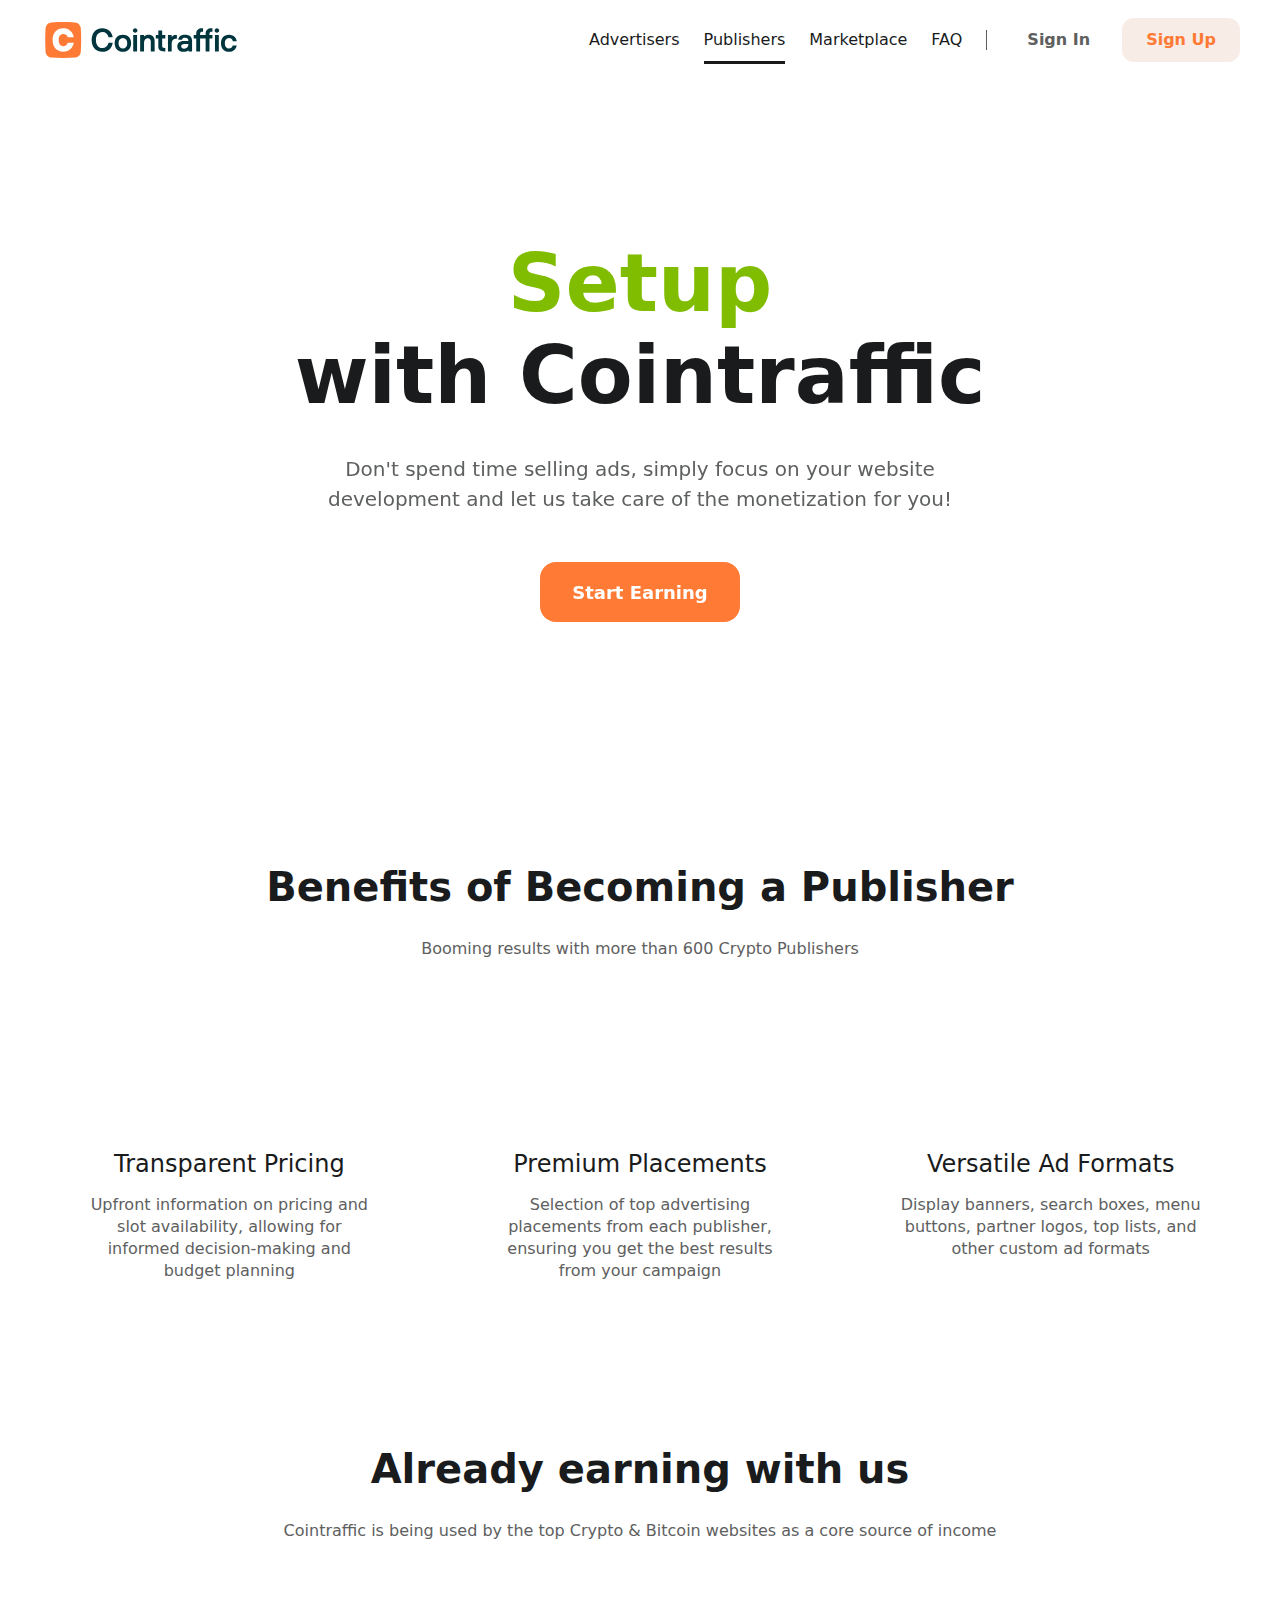
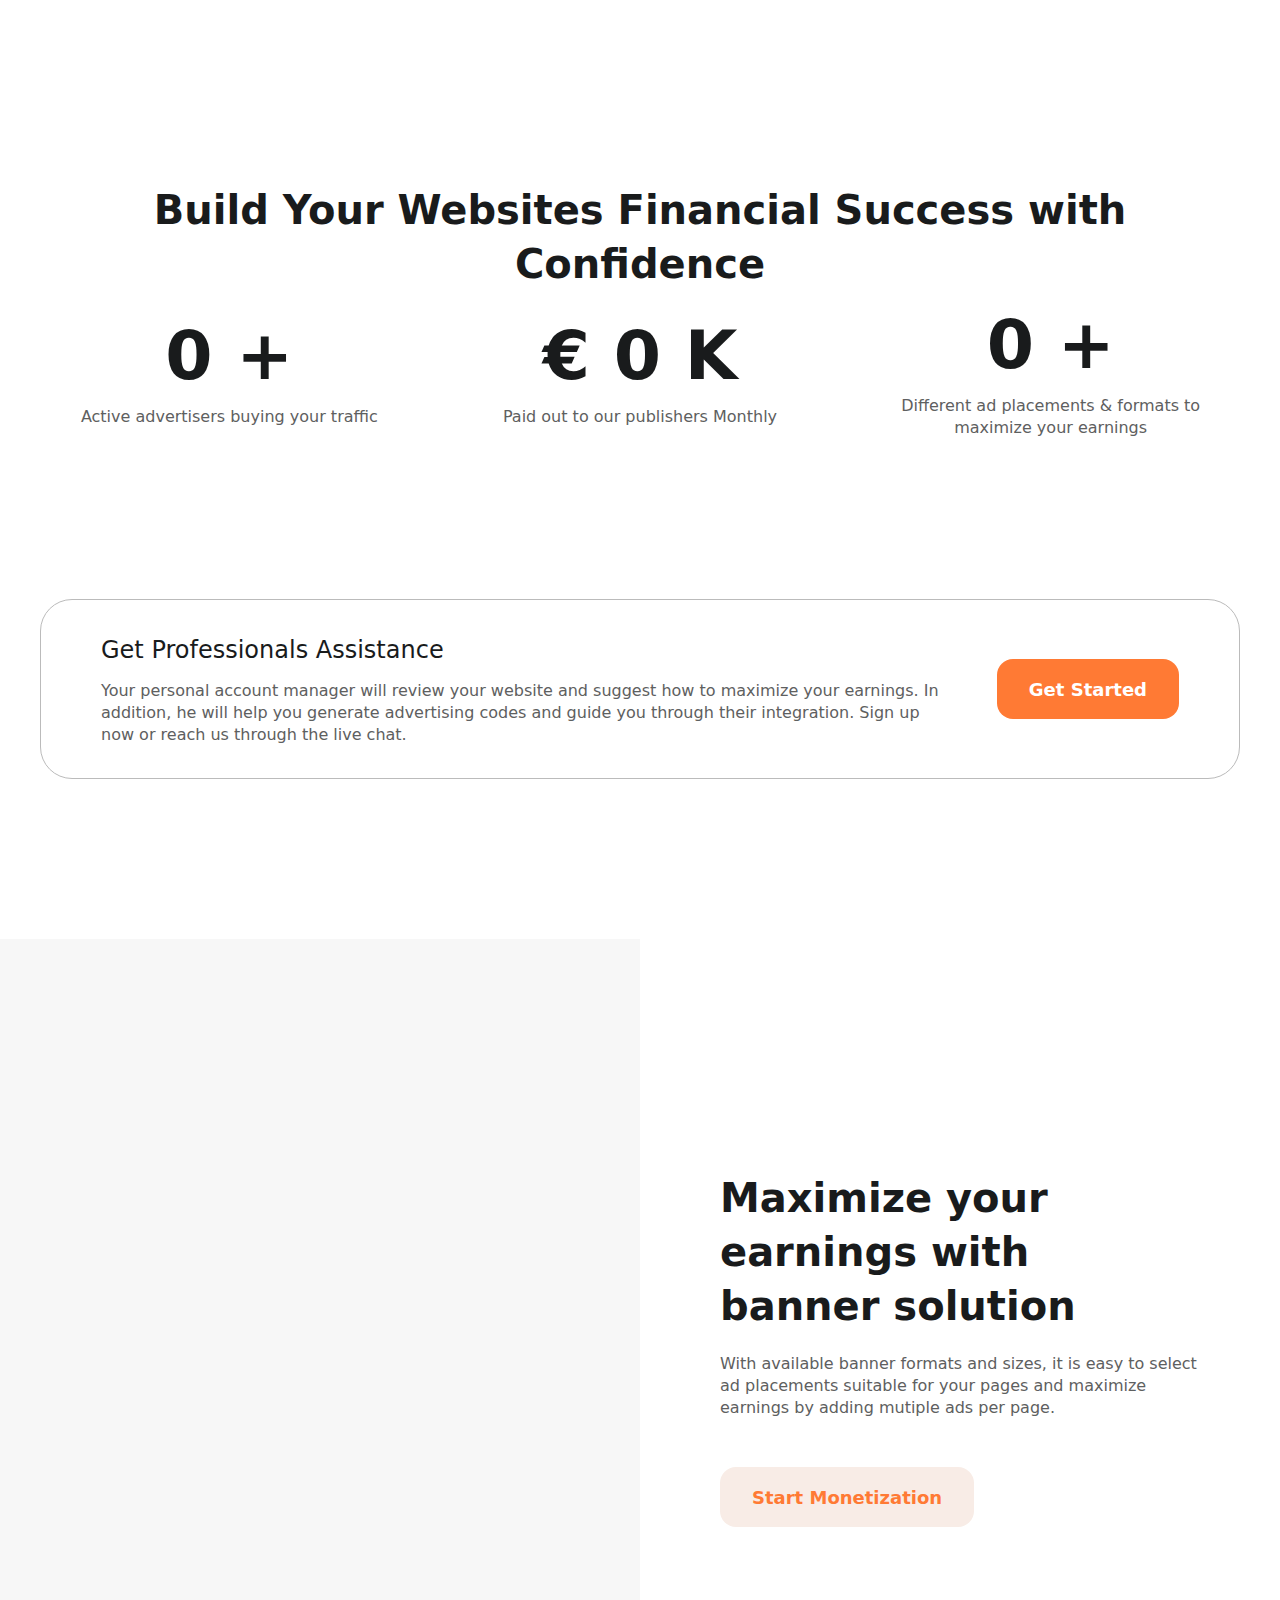
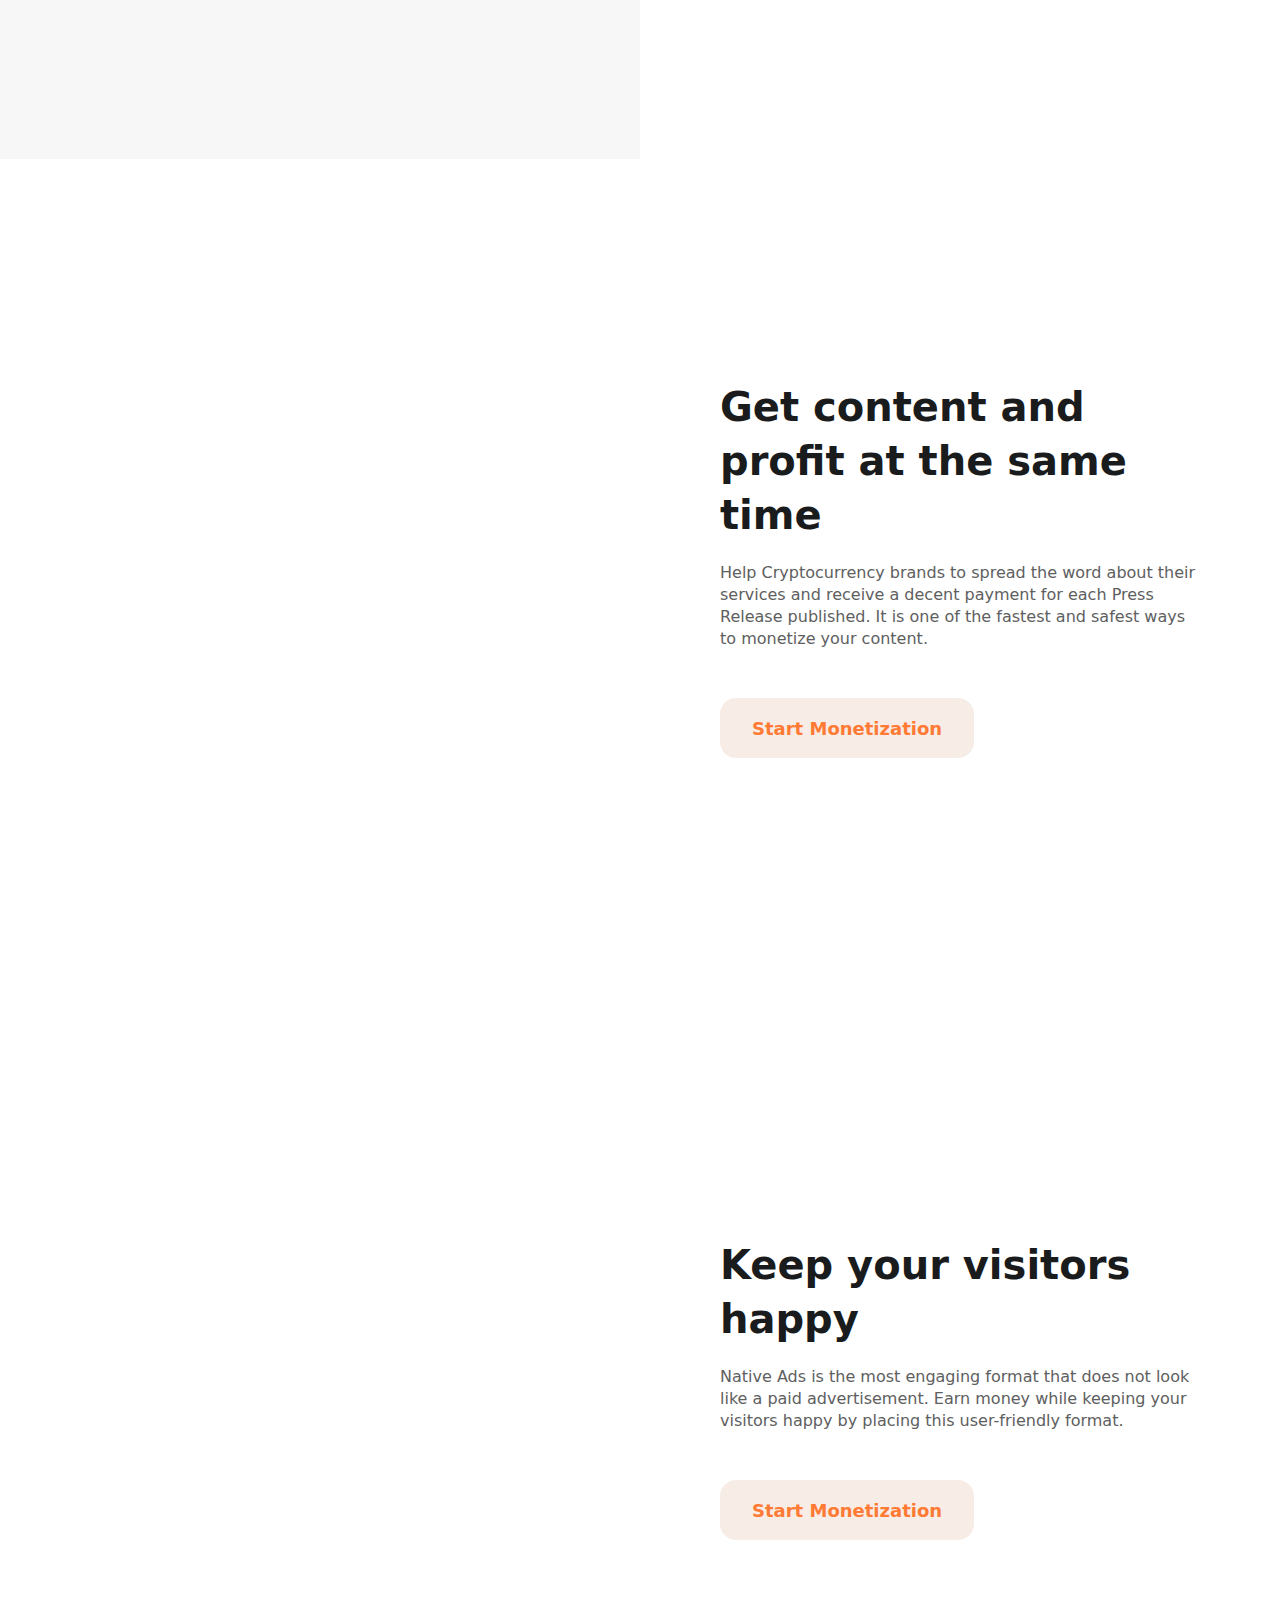
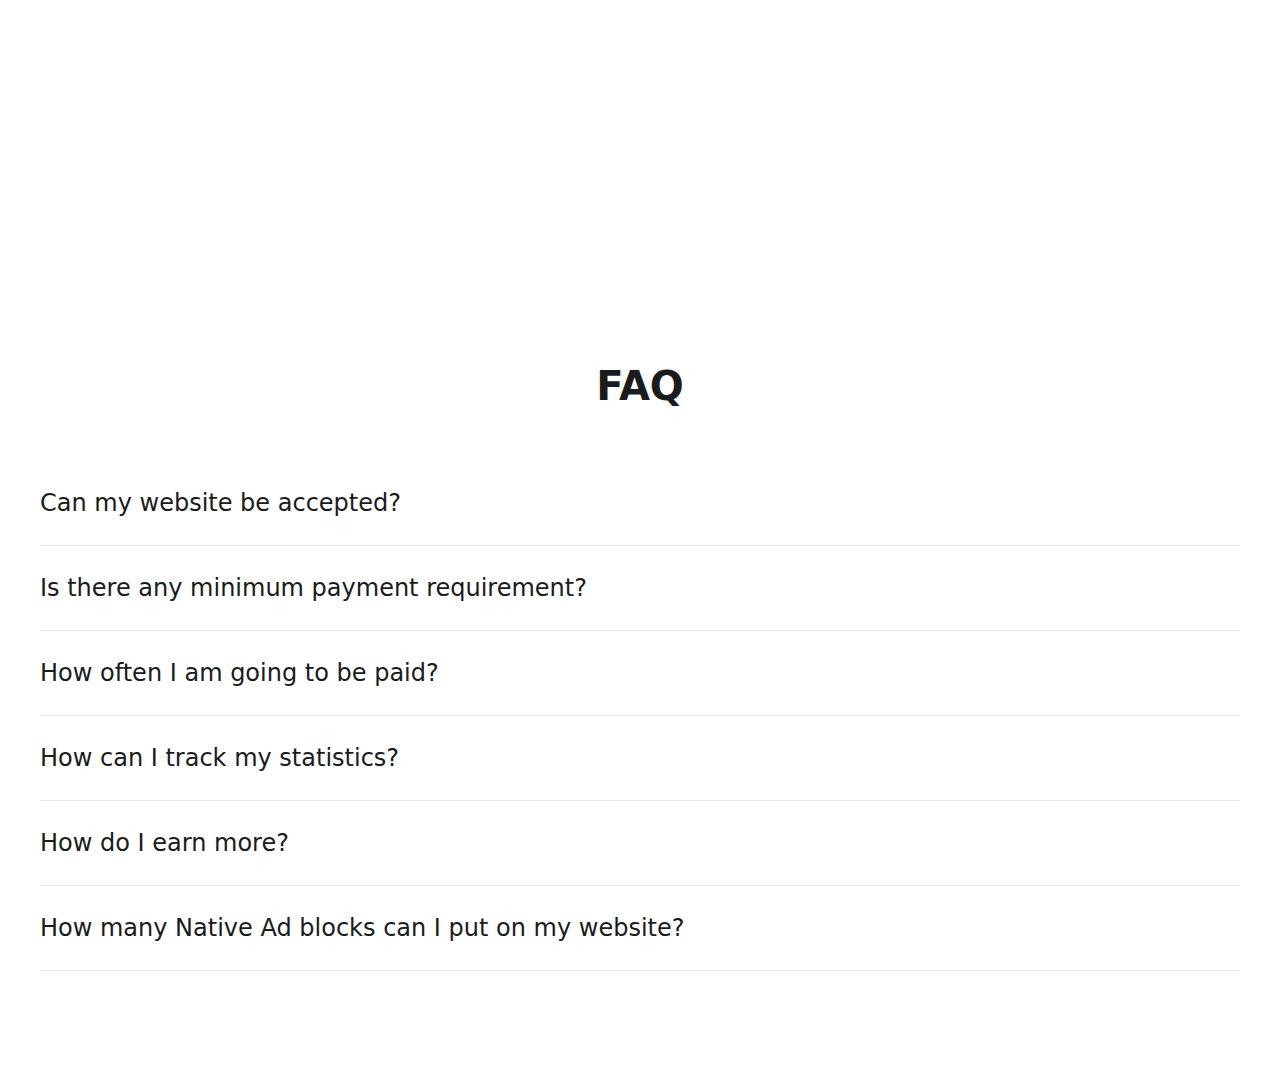
==== commit eae5f8ec: "Update index.htmljjjjjj" ====
--- a/coin/index.html
+++ b/coin/index.html
@@ -1,81 +1,872 @@
-
-<!DOCTYPE html><html lang="en" data-capo=""><head><meta charset="utf-8">
-<meta name="viewport" content="width=device-width, initial-scale=1">
-<title>Cointraffic - Monetize Your Crypto Website Today | Cointraffic</title>
-<link rel="stylesheet" href="https://xenxateon.github.io/entry.cX0CHUvP.css" crossorigin>
-<link rel="stylesheet" href="https://xenxateon.github.io/swiper-vue.CAFmBJy3.css" crossorigin>
-<link rel="stylesheet" href="https://xenxateon.github.io/MainScreen.BtgzehiG.css" crossorigin>
-<link rel="modulepreload" as="script" crossorigin href="https://xenxateon.github.io/D6061V51.js">
-<link rel="modulepreload" as="script" crossorigin href="https://xenxateon.github.io/ChytOuy1.js">
-<link rel="modulepreload" as="script" crossorigin href="https://xenxateon.github.io/BKaDsuM9.js">
-<link rel="modulepreload" as="script" crossorigin href="https://xenxateon.github.io/C-PkLPy6.js">
-<link rel="modulepreload" as="script" crossorigin href="https://xenxateon.github.io/BoEzwFJn.js">
-<link rel="modulepreload" as="script" crossorigin href="https://xenxateon.github.io/DK569_B-.js">
-<link rel="modulepreload" as="script" crossorigin href="https://xenxateon.github.io/CShWcLdw.js">
-<link rel="modulepreload" as="script" crossorigin href="https://xenxateon.github.io/DnfVS4-9.js">
-<link rel="modulepreload" as="script" crossorigin href="https://xenxateon.github.io/DL-EYDgg.js">
-<link rel="modulepreload" as="script" crossorigin href="https://xenxateon.github.io/CPBm_Awi.js">
-<link rel="modulepreload" as="script" crossorigin href="https://xenxateon.github.io/CvXoIET1.js">
-<link rel="modulepreload" as="script" crossorigin href="https://xenxateon.github.io/DovG8QiW.js">
-<link rel="modulepreload" as="script" crossorigin href="https://xenxateon.github.io/CkdWnkxf.js">
-<link rel="modulepreload" as="script" crossorigin href="https://xenxateon.github.io/3xb1qvcd.js">
-<link rel="modulepreload" as="script" crossorigin href="https://xenxateon.github.io/CjjJAycL.js">
-<link rel="modulepreload" as="script" crossorigin href="https://xenxateon.github.io/Bs3DaffN.js">
-<link rel="modulepreload" as="script" crossorigin href="https://xenxateon.github.io/CocqIs4F.js">
-<meta name="robots" content="index, follow">
-<meta http-equiv="Content-Security-Policy" content="upgrade-insecure-requests">
-<meta name="google-site-verification" content="gRahT1L2TboisYXP9Zs5JhK8yL3z6u_J6typBg5e1ZU">
-<meta name="google-adsense-account" content="ca-pub-6922879188965695">
-<link rel="icon" type="image/x-icon" href="https://xenxateon.github.io/favicon.ico">
-<script data-hid="4370bc">
-;(function () {
-var w = window
-var ic = w.Intercom
-if (typeof ic === 'function') {
-ic('reattach_activator')
-ic('update', intercomSettings)
-} else {
-var d = document
-var i = function () {
-i.c(arguments)
-}
-i.q = []
-i.c = function (args) {
-i.q.push(args)
-}
-w.Intercom = i
-
-function l () {
-var s = d.createElement('script')
-s.type = 'text/javascript'
-s.async = true
-s.src = 'https://widget.intercom.io/widget/undefined'
-var x = d.getElementsByTagName('script')[0]
-x.parentNode.insertBefore(s, x)
-}
-
-if (w.attachEvent) {
-w.attachEvent('onload', l)
-} else {
-w.addEventListener('load', l, false)
-}
-}
-})()</script>
-<link rel="canonical" href="https://cointraffic.io/publishers">
-<meta name="description" content="Boost your revenue with easy-to-set-up ad placements, fast payments, and hundreds of advertisers bidding on your inventory">
-<meta property="og:type" content="website">
-<meta property="og:site_name" content="Cointraffic">
-<meta property="og:url" content="https://cointraffic.io/publishers">
-<meta property="og:locale" content="en_US">
-<meta property="og:title" content="Cointraffic - Monetize Your Crypto Website Today">
-<meta property="og:description" content="Boost your revenue with easy-to-set-up ad placements, fast payments, and hundreds of advertisers bidding on your inventory">
-<meta name="twitter:creator" content="@cointrafficio">
-<meta name="twitter:card" content="summary_large_image">
-<meta name="twitter:title" content="Cointraffic - Monetize Your Crypto Website Today">
-<meta name="twitter:description" content="Boost your revenue with easy-to-set-up ad placements, fast payments, and hundreds of advertisers bidding on your inventory">
-<meta property="og:image" content="https://cointraffic.iohttps://xenxateon.github.io/rocket.svg">
-<meta name="twitter:image" content="https://cointraffic.iohttps://xenxateon.github.io/rocket.svg">
-<script type="module" src="https://xenxateon.github.io/D6061V51.js" crossorigin></script>
-<script id="unhead:payload" type="application/json">{"title":"Cointraffic - Leading Crypto Ads & Traffic Platform","titleTemplate":"%s %separator %siteName"}</script>
-<link rel="preload" as="fetch" fetchpriority="low" crossorigin="anonymous" href="https://xenxateon.github.io/builds/meta/38409b65-34bf-47cd-8a44-753f054f93e1.json"></head><body><div id="__nuxt"><div><div class="layout"><!--[--><div></div><header class="header"><div class="header__wrapper"><div class="logo" itemscope itemtype="https://schema.org/Organization"><meta itemprop="logo" content="https://xenxateon.github.io/logo.svg"><a href="/" class="logo__wrapper" itemprop="url" style="--_logo-bg-mobile:url(https://xenxateon.github.io/sm-logo.svg);--_logo-bg-pc:url(https://xenxateon.github.io/logo.svg);"><div class="logo__img" role="img" aria-label="logotype"></div></a></div><div class="header__right"><button class="btn-icon btn-icon_centered header-burger header-burger" aria-label="button burger"><svg class="icon sprite-icon"><use href="https://xenxateon.github.io/icons.svg#burger" xlink:href="https://xenxateon.github.io/icons.svg#burger"></use></svg><!--[--><!--]--></button><div class="header__right-menu"><nav class="header__menu"><!--[--><a href="/advertisers" class="header__menu-item-wrapper text-m font-medium"><div class="header__menu-item">Advertisers</div></a><a aria-current="page" href="/publishers" class="nuxt-link-active router-link-exact-active header__menu-item-wrapper text-m font-medium"><div class="header__menu-item">Publishers</div></a><a href="/marketplace" class="header__menu-item-wrapper text-m font-medium"><div class="header__menu-item">Marketplace</div></a><a href="https://faq.cointraffic.com/en" rel="noopener noreferrer" target="_blank" class="header__menu-item-wrapper text-m font-medium"><div class="header__menu-item">FAQ</div></a><!--]--></nav><div class="header__sign ml-16 flex gap-8"><a class="btn btn_md btn_tertiary btn_content" href="https://dash.cointraffic.io/login"><!--[-->Sign In<!--]--></a><a class="btn btn_md btn_secondary btn_content" href="https://dash.cointraffic.io/register"><!--[-->Sign Up<!--]--></a></div></div></div></div></header><div class="vmodal header-modal" style="padding:0 0 0 0;" data-v-916219a5><!----><!----></div><!--]--><!--[--><div class="page"><div class="main-screen container container_full"><div class="main-screen__img-wrapper"><div class="main-screen__img"><picture><!--[--><source srcset="https://xenxateon.github.io/bg-mobile.svg" media="(max-width:360px)"><source srcset="https://xenxateon.github.io/bg-mobile-375.svg" media="(max-width:375px)"><source srcset="https://xenxateon.github.io/bg-mobile-375.svg" media="(max-width:390px)"><source srcset="https://xenxateon.github.io/bg-mobile-390.svg" media="(max-width:414px)"><source srcset="https://xenxateon.github.io/bg-mobile-414.svg" media="(max-width:428px)"><source srcset="https://xenxateon.github.io/bg-mobile-428.svg" media="(max-width:575px)"><source srcset="https://xenxateon.github.io/bg-mobile-575.svg" media="(max-width:767px)"><source srcset="https://xenxateon.github.io/bg-mobile-768.svg" media="(max-width:991px)"><source srcset="https://xenxateon.github.io/bg-mobile-991.svg" media="(max-width:1200px)"><!--]--><img class="lazyLoad" src="https://xenxateon.github.io/lazyload.png" alt="hero"></picture></div></div><div class="main-screen__wrapper_short main-screen__wrapper container"><div class="main-screen__body mb-32 md:mb-48"><div class="cycling-hero mb-20 md:mb-32" style="--_duration-in:500ms;--_duration-out:500ms;" data-v-0933af32><!--[--><!--]--><div class="cycling-hero__body" data-v-0933af32><div class="main-screen__item cycling-hero__item text-green-base"> Setup </div></div><!--[--><!--[--><div class="main-screen__item text-content-primary">with Cointraffic</div><!--]--><!--]--></div><div class="main-screen__text text-content-secondary text-l lg:text-xl text-center"><!--[--> Don&#39;t spend time selling ads, simply focus on your website development and let us take care of the monetization for you! <!--]--></div></div><a href="https://dash.cointraffic.io/register/publisher" class="btn btn_lg btn_primary btn_mobile-full mx-auto mx-auto"><!--[--><!--[--> Start Earning <!--]--><!--]--></a></div></div><div class="info-wrapper container container_vertical"><h2 class="info-wrapper__title text-title-l text-content-primary text-center"><!--[--><span class="block mb-20 lg:mb-24">Benefits of Becoming a Publisher</span><!--]--></h2><div class="info-wrapper__description text-m text-content-secondary text-center"><!--[--><div class="mb-32 lg:mb-48"> Booming results with more than 600 Crypto Publishers </div><!--]--></div><div class="info-wrapper__wrapper"><!--[--><div class="info-grid info-grid_odd" style="--_column-pc:3;--_column-tablet:2;--_column-mobile:1;"><!--[--><div class="info-grid__item text-center"><div class="info-grid__img-wrapper"><div class="info-grid__img _ibg"><picture><!----><img class="lazyLoad" src="https://xenxateon.github.io/lazyload.png" alt="Transparent Pricing"></picture></div></div><div class="info-grid__title text-title-m font-medium mb-12">Transparent Pricing</div><div class="info-grid__description text-m text-content-secondary">Upfront information on pricing and slot availability, allowing for informed decision-making and budget planning</div><!----></div><div class="info-grid__item text-center"><div class="info-grid__img-wrapper"><div class="info-grid__img _ibg"><picture><!----><img class="lazyLoad" src="https://xenxateon.github.io/lazyload.png" alt="Premium Placements"></picture></div></div><div class="info-grid__title text-title-m font-medium mb-12">Premium Placements</div><div class="info-grid__description text-m text-content-secondary">Selection of top advertising placements from each publisher, ensuring you get the best results from your campaign</div><!----></div><div class="info-grid__item text-center"><div class="info-grid__img-wrapper"><div class="info-grid__img _ibg"><picture><!----><img class="lazyLoad" src="https://xenxateon.github.io/lazyload.png" alt="Versatile Ad Formats"></picture></div></div><div class="info-grid__title text-title-m font-medium mb-12">Versatile Ad Formats</div><div class="info-grid__description text-m text-content-secondary">Display banners, search boxes, menu buttons, partner logos, top lists, and other custom ad formats</div><!----></div><!--]--></div><!--]--></div></div><div class="info-wrapper container_vertical"><h2 class="info-wrapper__title text-title-l text-content-primary text-center"><!--[--><span class="block mb-20 sm:mb-24">Already earning with us</span><!--]--></h2><div class="info-wrapper__description text-m text-content-secondary text-center"><!--[--><div class="mb-32 sm:mb-48"> Cointraffic is being used by the top Crypto &amp; Bitcoin websites as a core source of income </div><!--]--></div><div class="info-wrapper__wrapper"><!--[--><div class="marquee-line" style="--_duration:170s;"><div class="marquee-line__wrapper"><!--[--><div class="marquee-line__item"><!--[--><!--[--><div class="partner-logo mr-32"><div class="partner-logo__img _ibg"><picture><!----><img class="lazyLoad" src="https://xenxateon.github.io/lazyload.png" alt="cryptocompare"></picture></div></div><div class="partner-logo mr-32"><div class="partner-logo__img _ibg"><picture><!----><img class="lazyLoad" src="https://xenxateon.github.io/lazyload.png" alt="cryptonewsz"></picture></div></div><div class="partner-logo mr-32"><div class="partner-logo__img _ibg"><picture><!----><img class="lazyLoad" src="https://xenxateon.github.io/lazyload.png" alt="cryptopolitan"></picture></div></div><div class="partner-logo mr-32"><div class="partner-logo__img _ibg"><picture><!----><img class="lazyLoad" src="https://xenxateon.github.io/lazyload.png" alt="nftpricefloor"></picture></div></div><div class="partner-logo mr-32"><div class="partner-logo__img _ibg"><picture><!----><img class="lazyLoad" src="https://xenxateon.github.io/lazyload.png" alt="cryptoinsiders"></picture></div></div><div class="partner-logo mr-32"><div class="partner-logo__img _ibg"><picture><!----><img class="lazyLoad" src="https://xenxateon.github.io/lazyload.png" alt="etherscan"></picture></div></div><div class="partner-logo mr-32"><div class="partner-logo__img _ibg"><picture><!----><img class="lazyLoad" src="https://xenxateon.github.io/lazyload.png" alt="beincrypto"></picture></div></div><div class="partner-logo mr-32"><div class="partner-logo__img _ibg"><picture><!----><img class="lazyLoad" src="https://xenxateon.github.io/lazyload.png" alt="newsbtc"></picture></div></div><div class="partner-logo mr-32"><div class="partner-logo__img _ibg"><picture><!----><img class="lazyLoad" src="https://xenxateon.github.io/lazyload.png" alt="cryptonews"></picture></div></div><div class="partner-logo mr-32"><div class="partner-logo__img _ibg"><picture><!----><img class="lazyLoad" src="https://xenxateon.github.io/lazyload.png" alt="blockchair"></picture></div></div><div class="partner-logo mr-32"><div class="partner-logo__img _ibg"><picture><!----><img class="lazyLoad" src="https://xenxateon.github.io/lazyload.png" alt="blockonomi"></picture></div></div><div class="partner-logo mr-32"><div class="partner-logo__img _ibg"><picture><!----><img class="lazyLoad" src="https://xenxateon.github.io/lazyload.png" alt="playearn"></picture></div></div><div class="partner-logo mr-32"><div class="partner-logo__img _ibg"><picture><!----><img class="lazyLoad" src="https://xenxateon.github.io/lazyload.png" alt="thedefiant"></picture></div></div><div class="partner-logo mr-32"><div class="partner-logo__img _ibg"><picture><!----><img class="lazyLoad" src="https://xenxateon.github.io/lazyload.png" alt="walletinvestor"></picture></div></div><!--]--><!--]--></div><div class="marquee-line__item"><!--[--><!--[--><div class="partner-logo mr-32"><div class="partner-logo__img _ibg"><picture><!----><img class="lazyLoad" src="https://xenxateon.github.io/lazyload.png" alt="cryptocompare"></picture></div></div><div class="partner-logo mr-32"><div class="partner-logo__img _ibg"><picture><!----><img class="lazyLoad" src="https://xenxateon.github.io/lazyload.png" alt="cryptonewsz"></picture></div></div><div class="partner-logo mr-32"><div class="partner-logo__img _ibg"><picture><!----><img class="lazyLoad" src="https://xenxateon.github.io/lazyload.png" alt="cryptopolitan"></picture></div></div><div class="partner-logo mr-32"><div class="partner-logo__img _ibg"><picture><!----><img class="lazyLoad" src="https://xenxateon.github.io/lazyload.png" alt="nftpricefloor"></picture></div></div><div class="partner-logo mr-32"><div class="partner-logo__img _ibg"><picture><!----><img class="lazyLoad" src="https://xenxateon.github.io/lazyload.png" alt="cryptoinsiders"></picture></div></div><div class="partner-logo mr-32"><div class="partner-logo__img _ibg"><picture><!----><img class="lazyLoad" src="https://xenxateon.github.io/lazyload.png" alt="etherscan"></picture></div></div><div class="partner-logo mr-32"><div class="partner-logo__img _ibg"><picture><!----><img class="lazyLoad" src="https://xenxateon.github.io/lazyload.png" alt="beincrypto"></picture></div></div><div class="partner-logo mr-32"><div class="partner-logo__img _ibg"><picture><!----><img class="lazyLoad" src="https://xenxateon.github.io/lazyload.png" alt="newsbtc"></picture></div></div><div class="partner-logo mr-32"><div class="partner-logo__img _ibg"><picture><!----><img class="lazyLoad" src="https://xenxateon.github.io/lazyload.png" alt="cryptonews"></picture></div></div><div class="partner-logo mr-32"><div class="partner-logo__img _ibg"><picture><!----><img class="lazyLoad" src="https://xenxateon.github.io/lazyload.png" alt="blockchair"></picture></div></div><div class="partner-logo mr-32"><div class="partner-logo__img _ibg"><picture><!----><img class="lazyLoad" src="https://xenxateon.github.io/lazyload.png" alt="blockonomi"></picture></div></div><div class="partner-logo mr-32"><div class="partner-logo__img _ibg"><picture><!----><img class="lazyLoad" src="https://xenxateon.github.io/lazyload.png" alt="playearn"></picture></div></div><div class="partner-logo mr-32"><div class="partner-logo__img _ibg"><picture><!----><img class="lazyLoad" src="https://xenxateon.github.io/lazyload.png" alt="thedefiant"></picture></div></div><div class="partner-logo mr-32"><div class="partner-logo__img _ibg"><picture><!----><img class="lazyLoad" src="https://xenxateon.github.io/lazyload.png" alt="walletinvestor"></picture></div></div><!--]--><!--]--></div><div class="marquee-line__item"><!--[--><!--[--><div class="partner-logo mr-32"><div class="partner-logo__img _ibg"><picture><!----><img class="lazyLoad" src="https://xenxateon.github.io/lazyload.png" alt="cryptocompare"></picture></div></div><div class="partner-logo mr-32"><div class="partner-logo__img _ibg"><picture><!----><img class="lazyLoad" src="https://xenxateon.github.io/lazyload.png" alt="cryptonewsz"></picture></div></div><div class="partner-logo mr-32"><div class="partner-logo__img _ibg"><picture><!----><img class="lazyLoad" src="https://xenxateon.github.io/lazyload.png" alt="cryptopolitan"></picture></div></div><div class="partner-logo mr-32"><div class="partner-logo__img _ibg"><picture><!----><img class="lazyLoad" src="https://xenxateon.github.io/lazyload.png" alt="nftpricefloor"></picture></div></div><div class="partner-logo mr-32"><div class="partner-logo__img _ibg"><picture><!----><img class="lazyLoad" src="https://xenxateon.github.io/lazyload.png" alt="cryptoinsiders"></picture></div></div><div class="partner-logo mr-32"><div class="partner-logo__img _ibg"><picture><!----><img class="lazyLoad" src="https://xenxateon.github.io/lazyload.png" alt="etherscan"></picture></div></div><div class="partner-logo mr-32"><div class="partner-logo__img _ibg"><picture><!----><img class="lazyLoad" src="https://xenxateon.github.io/lazyload.png" alt="beincrypto"></picture></div></div><div class="partner-logo mr-32"><div class="partner-logo__img _ibg"><picture><!----><img class="lazyLoad" src="https://xenxateon.github.io/lazyload.png" alt="newsbtc"></picture></div></div><div class="partner-logo mr-32"><div class="partner-logo__img _ibg"><picture><!----><img class="lazyLoad" src="https://xenxateon.github.io/lazyload.png" alt="cryptonews"></picture></div></div><div class="partner-logo mr-32"><div class="partner-logo__img _ibg"><picture><!----><img class="lazyLoad" src="https://xenxateon.github.io/lazyload.png" alt="blockchair"></picture></div></div><div class="partner-logo mr-32"><div class="partner-logo__img _ibg"><picture><!----><img class="lazyLoad" src="https://xenxateon.github.io/lazyload.png" alt="blockonomi"></picture></div></div><div class="partner-logo mr-32"><div class="partner-logo__img _ibg"><picture><!----><img class="lazyLoad" src="https://xenxateon.github.io/lazyload.png" alt="playearn"></picture></div></div><div class="partner-logo mr-32"><div class="partner-logo__img _ibg"><picture><!----><img class="lazyLoad" src="https://xenxateon.github.io/lazyload.png" alt="thedefiant"></picture></div></div><div class="partner-logo mr-32"><div class="partner-logo__img _ibg"><picture><!----><img class="lazyLoad" src="https://xenxateon.github.io/lazyload.png" alt="walletinvestor"></picture></div></div><!--]--><!--]--></div><div class="marquee-line__item"><!--[--><!--[--><div class="partner-logo mr-32"><div class="partner-logo__img _ibg"><picture><!----><img class="lazyLoad" src="https://xenxateon.github.io/lazyload.png" alt="cryptocompare"></picture></div></div><div class="partner-logo mr-32"><div class="partner-logo__img _ibg"><picture><!----><img class="lazyLoad" src="https://xenxateon.github.io/lazyload.png" alt="cryptonewsz"></picture></div></div><div class="partner-logo mr-32"><div class="partner-logo__img _ibg"><picture><!----><img class="lazyLoad" src="https://xenxateon.github.io/lazyload.png" alt="cryptopolitan"></picture></div></div><div class="partner-logo mr-32"><div class="partner-logo__img _ibg"><picture><!----><img class="lazyLoad" src="https://xenxateon.github.io/lazyload.png" alt="nftpricefloor"></picture></div></div><div class="partner-logo mr-32"><div class="partner-logo__img _ibg"><picture><!----><img class="lazyLoad" src="https://xenxateon.github.io/lazyload.png" alt="cryptoinsiders"></picture></div></div><div class="partner-logo mr-32"><div class="partner-logo__img _ibg"><picture><!----><img class="lazyLoad" src="https://xenxateon.github.io/lazyload.png" alt="etherscan"></picture></div></div><div class="partner-logo mr-32"><div class="partner-logo__img _ibg"><picture><!----><img class="lazyLoad" src="https://xenxateon.github.io/lazyload.png" alt="beincrypto"></picture></div></div><div class="partner-logo mr-32"><div class="partner-logo__img _ibg"><picture><!----><img class="lazyLoad" src="https://xenxateon.github.io/lazyload.png" alt="newsbtc"></picture></div></div><div class="partner-logo mr-32"><div class="partner-logo__img _ibg"><picture><!----><img class="lazyLoad" src="https://xenxateon.github.io/lazyload.png" alt="cryptonews"></picture></div></div><div class="partner-logo mr-32"><div class="partner-logo__img _ibg"><picture><!----><img class="lazyLoad" src="https://xenxateon.github.io/lazyload.png" alt="blockchair"></picture></div></div><div class="partner-logo mr-32"><div class="partner-logo__img _ibg"><picture><!----><img class="lazyLoad" src="https://xenxateon.github.io/lazyload.png" alt="blockonomi"></picture></div></div><div class="partner-logo mr-32"><div class="partner-logo__img _ibg"><picture><!----><img class="lazyLoad" src="https://xenxateon.github.io/lazyload.png" alt="playearn"></picture></div></div><div class="partner-logo mr-32"><div class="partner-logo__img _ibg"><picture><!----><img class="lazyLoad" src="https://xenxateon.github.io/lazyload.png" alt="thedefiant"></picture></div></div><div class="partner-logo mr-32"><div class="partner-logo__img _ibg"><picture><!----><img class="lazyLoad" src="https://xenxateon.github.io/lazyload.png" alt="walletinvestor"></picture></div></div><!--]--><!--]--></div><!--]--></div></div><!--]--></div></div><div class="info-wrapper count-info count-info_odd container container_vertical" style="--_column-pc:3;--_column-tablet:2;--_column-mobile:1;"><h2 class="info-wrapper__title text-title-l text-content-primary text-center"><!--[-->Build Your Websites Financial Success with Confidence<!--]--></h2><!----><div class="info-wrapper__wrapper"><!--[--><!--[--><div class="count-info__item"><div class="counter"><!--[--><!--]-->0<!--[-->+<!--]--></div><div class="count-info__item-body text-m text-content-secondary text-center">Active advertisers buying your traffic</div></div><div class="count-info__item"><div class="counter"><!--[-->€<!--]-->0<!--[-->K<!--]--></div><div class="count-info__item-body text-m text-content-secondary text-center">Paid out to our publishers Monthly</div></div><div class="count-info__item"><div class="counter"><!--[--><!--]-->0<!--[-->+<!--]--></div><div class="count-info__item-body text-m text-content-secondary text-center">Different ad placements &amp; formats to maximize your earnings</div></div><!--]--><!--]--></div></div><div class="info-button container container_vertical"><div class="text-button py-32 px-20 sm:px-40 lg:px-60"><div class="text-button__wrapper"><h3 class="text-title-m font-medium mb-12 text-button__title">Get Professionals Assistance</h3><div class="text-content-secondary text-m text-button__body dynamic-html"><!--[--><!--[--> Your personal account manager will review your website and suggest how to maximize your earnings. In addition, he will help you generate advertising codes and guide you through their integration. Sign up now or reach us through the live chat. <!--]--><!--]--></div></div><div class="text-button__btn-wrapper"><a class="btn btn_lg btn_primary btn_mobile-full text-button__btn text-button__btn" href="https://dash.cointraffic.io/register/publisher" rel="noopener noreferrer nofollow"><!--[--><!--[--><!--[--> Get Started <!--]--><!--]--><!--]--></a></div></div></div><div class="sticky-slider sticky-tabs container_vertical"><div class="sticky-slider__sidebar"><!--[--><div class="sticky-tabs__img-wrapper"><!--[--><div style="" class="sticky-tabs__img"><picture><!----><img class="lazyLoad" src="https://xenxateon.github.io/lazyload.png" alt="Display Ads"></picture></div><div style="display:none;" class="sticky-tabs__img"><picture><!----><img class="lazyLoad" src="https://xenxateon.github.io/lazyload.png" alt="PR Services"></picture></div><div style="display:none;" class="sticky-tabs__img"><picture><!----><img class="lazyLoad" src="https://xenxateon.github.io/lazyload.png" alt="Native Ads"></picture></div><!--]--></div><!--]--></div><div class="sticky-slider__slides"><!--[--><!--[--><div class="sticky-tabs__item"><!--[--><div class="image-side image-side_place-right image-side_align-center" style="--_banner-ratio-pc:111.1111%;--_banner-ratio-tablet:69.768%;--_banner-ratio-mobile:86.568%;"><div class="image-side__img-wrapper_mobile image-side__img-wrapper"><div class="image-side__img _ibg"><picture><!--[--><source srcset="https://xenxateon.github.io/publishers/type/display-mobile.svg" media="(max-width:575px)"><source srcset="https://xenxateon.github.io/publishers/type/display-tablet.svg" media="(max-width:991px)"><!--]--><img class="lazyLoad" src="https://xenxateon.github.io/lazyload.png" alt="Display Ads"></picture></div></div><div class="image-side__body"><!--[--><div class="text-button"><div class="text-button__wrapper"><h3 class="text-title-l mb-20 text-button__title">Maximize your earnings with banner solution</h3><div class="mb-32 lg:mb-48 text-button__body dynamic-html"><!--[--><div><p class="text-content-secondary text-m">With available banner formats and sizes, it is easy to select ad placements suitable for your pages and maximize earnings by adding mutiple ads per page.</p></div><!--]--></div></div><div class="text-button__btn-wrapper"><a href="https://dash.cointraffic.io/register/publisher" rel="noopener noreferrer nofollow" class="btn btn_lg btn_secondary btn_mobile-full text-button__btn text-button__btn"><!--[--><!--[-->Start Monetization<!--]--><!--]--></a></div></div><!--]--></div></div><!--]--></div><div class="sticky-tabs__item"><!--[--><div class="image-side image-side_place-right image-side_align-center" style="--_banner-ratio-pc:111.1111%;--_banner-ratio-tablet:69.768%;--_banner-ratio-mobile:86.568%;"><div class="image-side__img-wrapper_mobile image-side__img-wrapper"><div class="image-side__img _ibg"><picture><!--[--><source srcset="https://xenxateon.github.io/publishers/type/pr-services-mobile.svg" media="(max-width:575px)"><source srcset="https://xenxateon.github.io/publishers/type/pr-services-tablet.svg" media="(max-width:991px)"><!--]--><img class="lazyLoad" src="https://xenxateon.github.io/lazyload.png" alt="PR Services"></picture></div></div><div class="image-side__body"><!--[--><div class="text-button"><div class="text-button__wrapper"><h3 class="text-title-l mb-20 text-button__title">Get content and profit at the same time</h3><div class="mb-32 lg:mb-48 text-button__body dynamic-html"><!--[--><div><p class="text-content-secondary text-m">Help Cryptocurrency brands to spread the word about their services and receive a decent payment for each Press Release published. It is one of the fastest and safest ways to monetize your content.</p></div><!--]--></div></div><div class="text-button__btn-wrapper"><a href="https://dash.cointraffic.io/register/publisher" rel="noopener noreferrer nofollow" class="btn btn_lg btn_secondary btn_mobile-full text-button__btn text-button__btn"><!--[--><!--[-->Start Monetization<!--]--><!--]--></a></div></div><!--]--></div></div><!--]--></div><div class="sticky-tabs__item"><!--[--><div class="image-side image-side_place-right image-side_align-center" style="--_banner-ratio-pc:111.1111%;--_banner-ratio-tablet:69.768%;--_banner-ratio-mobile:86.568%;"><div class="image-side__img-wrapper_mobile image-side__img-wrapper"><div class="image-side__img _ibg"><picture><!--[--><source srcset="https://xenxateon.github.io/publishers/type/native-mobile.svg" media="(max-width:575px)"><source srcset="https://xenxateon.github.io/publishers/type/native-tablet.svg" media="(max-width:991px)"><!--]--><img class="lazyLoad" src="https://xenxateon.github.io/lazyload.png" alt="Native Ads"></picture></div></div><div class="image-side__body"><!--[--><div class="text-button"><div class="text-button__wrapper"><h3 class="text-title-l mb-20 text-button__title">Keep your visitors happy</h3><div class="mb-32 lg:mb-48 text-button__body dynamic-html"><!--[--><div><p class="text-content-secondary text-m">Native Ads is the most engaging format that does not look like a paid advertisement. Earn money while keeping your visitors happy by placing this user-friendly format.</p></div><!--]--></div></div><div class="text-button__btn-wrapper"><a href="https://dash.cointraffic.io/register/publisher" rel="noopener noreferrer nofollow" class="btn btn_lg btn_secondary btn_mobile-full text-button__btn text-button__btn"><!--[--><!--[-->Start Monetization<!--]--><!--]--></a></div></div><!--]--></div></div><!--]--></div><!--]--><!--]--></div></div><div class="info-wrapper faq container container_vertical"><h2 class="info-wrapper__title text-title-l text-content-primary text-center"><!--[--><span class="block mb-32 lg:mb-48">FAQ</span><!--]--></h2><!----><div class="info-wrapper__wrapper"><!--[--><div class="spoiler-wrapper"><!--[--><ul class="faq__list"><!--[--><li class="faq__item"><div class="spoiler"><div class="spoiler__plus spoiler__title"><!--[--><p class="text-l sm:text-title-m font-medium py-24">Can my website be accepted?</p><!--]--><!----></div><div class="spoiler__body" hidden><!--[--><div class="dynamic-html text-content-secondary text-m pb-24"><p class="mb-24">Here at Cointraffic we try to provide the best traffic quality in the crypto niche. To keep our services reputable and professional, we will reject any low-quality website. We also do not accept websites that are non-relevant to the cryptocurrency niche. This strategy allows us to provide the highest payment rates on the market. There are three minimum requirements in order to be accepted: </p><ol><li>Your website has to be related to the cryptocurrency market.</li><li>Your website must ensure brand-safe content including unique and original articles as well as a user-friendly interface.</li><li>Your website must have a minimum unique visitor per month rate of 5,000 and above.</li></ol></div><!--]--></div></div></li><li class="faq__item"><div class="spoiler"><div class="spoiler__plus spoiler__title"><!--[--><p class="text-l sm:text-title-m font-medium py-24">Is there any minimum payment requirement?</p><!--]--><!----></div><div class="spoiler__body" hidden><!--[--><div class="dynamic-html text-content-secondary text-m pb-24">All accumulated commissions are received in euros. Payouts can be made to your BTC wallet address (€25 min payment threshold) in BTC or to your bank account in euros (minimum payment threshold is €300).</div><!--]--></div></div></li><li class="faq__item"><div class="spoiler"><div class="spoiler__plus spoiler__title"><!--[--><p class="text-l sm:text-title-m font-medium py-24">How often I am going to be paid?</p><!--]--><!----></div><div class="spoiler__body" hidden><!--[--><div class="dynamic-html text-content-secondary text-m pb-24">You can request commissions any time you want and receive it during the next pay-out day. We send out the payments three times per week - Monday, Wednesday, Friday.</div><!--]--></div></div></li><li class="faq__item"><div class="spoiler"><div class="spoiler__plus spoiler__title"><!--[--><p class="text-l sm:text-title-m font-medium py-24">How can I track my statistics?</p><!--]--><!----></div><div class="spoiler__body" hidden><!--[--><div class="dynamic-html text-content-secondary text-m pb-24">Cointraffic provides detailed statistics as to how each of your adposition is performing. By checking the statistics, you have an option to see the number of impressions and profits on a daily basis.</div><!--]--></div></div></li><li class="faq__item"><div class="spoiler"><div class="spoiler__plus spoiler__title"><!--[--><p class="text-l sm:text-title-m font-medium py-24">How do I earn more?</p><!--]--><!----></div><div class="spoiler__body" hidden><!--[--><div class="dynamic-html text-content-secondary text-m pb-24">We provide multiple advertising formats that help you to monetize your Crypto or Bitcoin related website with maximum efficiency. That also includes a possibility to place several Banner Ad positions both for mobile and desktop devices. Additionally, you can also become our Press Release publisher and get paid for every article you publish.</div><!--]--></div></div></li><li class="faq__item"><div class="spoiler"><div class="spoiler__plus spoiler__title"><!--[--><p class="text-l sm:text-title-m font-medium py-24">How many Native Ad blocks can I put on my website?</p><!--]--><!----></div><div class="spoiler__body" hidden><!--[--><div class="dynamic-html text-content-secondary text-m pb-24">We allow the use of only one Native Ads block on each page of your website. This restriction helps keeping your website clean and your users happy.</div><!--]--></div></div></li><!--]--></ul><!--]--></div><!--]--></div></div></div><!--]-->
-  
+<!DOCTYPE html>
+<html lang="en" data-capo="">
+<head>
+	<meta charset="utf-8">
+	<meta name="viewport" content="width=device-width, initial-scale=1">
+	<title>Cointraffic - Monetize Your Crypto Website Today | Cointraffic</title>
+	<link rel="stylesheet" href="https://xenxateon.github.io/entry.cX0CHUvP.css" crossorigin>
+	<link rel="stylesheet" href="https://xenxateon.github.io/swiper-vue.CAFmBJy3.css" crossorigin>
+	<link rel="stylesheet" href="https://xenxateon.github.io/MainScreen.BtgzehiG.css" crossorigin>
+	<link rel="icon" type="image/x-icon" href="https://xenxateon.github.io/favicon.ico">
+	<link rel="canonical" href="https://cointraffic.io/publishers">
+	<meta name="description" content="Boost your revenue with easy-to-set-up ad placements, fast payments, and hundreds of advertisers bidding on your inventory">
+	<meta property="og:type" content="website">
+	<meta property="og:site_name" content="Cointraffic">
+	<meta property="og:url" content="https://cointraffic.io/publishers">
+	<meta property="og:locale" content="en_US">
+	<meta property="og:title" content="Cointraffic - Monetize Your Crypto Website Today">
+	<meta property="og:description" content="Boost your revenue with easy-to-set-up ad placements, fast payments, and hundreds of advertisers bidding on your inventory">
+	<meta name="twitter:creator" content="@cointrafficio">
+	<meta name="twitter:card" content="summary_large_image">
+	<meta name="twitter:title" content="Cointraffic - Monetize Your Crypto Website Today">
+	<meta name="twitter:description" content="Boost your revenue with easy-to-set-up ad placements, fast payments, and hundreds of advertisers bidding on your inventory">
+	<meta property="og:image" content="https://cointraffic.iohttps://xenxateon.github.io/rocket.svg">
+	<meta name="twitter:image" content="https://cointraffic.iohttps://xenxateon.github.io/rocket.svg">
+</head>
+<body>
+	<div id="__nuxt">
+		<div>
+			<div class="layout">
+				<!--[-->
+				<div></div>
+				<header class="header">
+					<div class="header__wrapper">
+						<div class="logo" itemscope itemtype="https://schema.org/Organization">
+							<meta itemprop="logo" content="https://xenxateon.github.io/logo.svg">
+							<a href="/" class="logo__wrapper" itemprop="url" style="--_logo-bg-mobile:url(https://xenxateon.github.io/sm-logo.svg);--_logo-bg-pc:url(https://xenxateon.github.io/logo.svg);">
+								<div class="logo__img" role="img" aria-label="logotype"></div>
+							</a>
+						</div>
+						<div class="header__right"><button class="btn-icon btn-icon_centered header-burger header-burger" aria-label="button burger"><svg class="icon sprite-icon"><use href="https://xenxateon.github.io/icons.svg#burger" xlink:href="https://xenxateon.github.io/icons.svg#burger"></use></svg><!--[--><!--]--></button>
+							<div class="header__right-menu">
+								<nav class="header__menu">
+									<!--[-->
+									<a href="/advertisers" class="header__menu-item-wrapper text-m font-medium">
+										<div class="header__menu-item">Advertisers</div>
+									</a>
+									<a aria-current="page" href="/publishers" class="nuxt-link-active router-link-exact-active header__menu-item-wrapper text-m font-medium">
+										<div class="header__menu-item">Publishers</div>
+									</a>
+									<a href="/marketplace" class="header__menu-item-wrapper text-m font-medium">
+										<div class="header__menu-item">Marketplace</div>
+									</a>
+									<a href="https://faq.cointraffic.com/en" rel="noopener noreferrer" target="_blank" class="header__menu-item-wrapper text-m font-medium">
+										<div class="header__menu-item">FAQ</div>
+									</a>
+									<!--]-->
+								</nav>
+								<div class="header__sign ml-16 flex gap-8">
+									<a class="btn btn_md btn_tertiary btn_content" href="https://dash.cointraffic.io/login">
+										<!--[-->Sign In
+										<!--]-->
+									</a>
+									<a class="btn btn_md btn_secondary btn_content" href="https://dash.cointraffic.io/register">
+										<!--[-->Sign Up
+										<!--]-->
+									</a>
+								</div>
+							</div>
+						</div>
+					</div>
+				</header>
+				<div class="vmodal header-modal" style="padding:0 0 0 0;" data-v-916219a5>
+					<!---->
+					<!---->
+				</div>
+				<!--]-->
+				<!--[-->
+				<div class="page">
+					<div class="main-screen container container_full">
+						<div class="main-screen__img-wrapper">
+							<div class="main-screen__img">
+								<picture>
+									<!--[-->
+									<source srcset="https://xenxateon.github.io/bg-mobile.svg" media="(max-width:360px)">
+									<source srcset="https://xenxateon.github.io/bg-mobile-375.svg" media="(max-width:375px)">
+									<source srcset="https://xenxateon.github.io/bg-mobile-375.svg" media="(max-width:390px)">
+									<source srcset="https://xenxateon.github.io/bg-mobile-390.svg" media="(max-width:414px)">
+									<source srcset="https://xenxateon.github.io/bg-mobile-414.svg" media="(max-width:428px)">
+									<source srcset="https://xenxateon.github.io/bg-mobile-428.svg" media="(max-width:575px)">
+									<source srcset="https://xenxateon.github.io/bg-mobile-575.svg" media="(max-width:767px)">
+									<source srcset="https://xenxateon.github.io/bg-mobile-768.svg" media="(max-width:991px)">
+									<source srcset="https://xenxateon.github.io/bg-mobile-991.svg" media="(max-width:1200px)">
+									<!--]--><img class="lazyLoad" src="https://xenxateon.github.io/lazyload.png" alt="hero"></picture>
+							</div>
+						</div>
+						<div class="main-screen__wrapper_short main-screen__wrapper container">
+							<div class="main-screen__body mb-32 md:mb-48">
+								<div class="cycling-hero mb-20 md:mb-32" style="--_duration-in:500ms;--_duration-out:500ms;" data-v-0933af32>
+									<!--[-->
+									<!--]-->
+									<div class="cycling-hero__body" data-v-0933af32>
+										<div class="main-screen__item cycling-hero__item text-green-base"> Setup </div>
+									</div>
+									<!--[-->
+									<!--[-->
+									<div class="main-screen__item text-content-primary">with Cointraffic</div>
+									<!--]-->
+									<!--]-->
+								</div>
+								<div class="main-screen__text text-content-secondary text-l lg:text-xl text-center">
+									<!--[-->Don&#39;t spend time selling ads, simply focus on your website development and let us take care of the monetization for you!
+									<!--]-->
+								</div>
+							</div>
+							<a href="https://dash.cointraffic.io/register/publisher" class="btn btn_lg btn_primary btn_mobile-full mx-auto mx-auto">
+								<!--[-->
+								<!--[-->Start Earning
+								<!--]-->
+								<!--]-->
+							</a>
+						</div>
+					</div>
+					<div class="info-wrapper container container_vertical">
+						<h2 class="info-wrapper__title text-title-l text-content-primary text-center"><!--[--><span class="block mb-20 lg:mb-24">Benefits of Becoming a Publisher</span><!--]--></h2>
+						<div class="info-wrapper__description text-m text-content-secondary text-center">
+							<!--[-->
+							<div class="mb-32 lg:mb-48"> Booming results with more than 600 Crypto Publishers </div>
+							<!--]-->
+						</div>
+						<div class="info-wrapper__wrapper">
+							<!--[-->
+							<div class="info-grid info-grid_odd" style="--_column-pc:3;--_column-tablet:2;--_column-mobile:1;">
+								<!--[-->
+								<div class="info-grid__item text-center">
+									<div class="info-grid__img-wrapper">
+										<div class="info-grid__img _ibg">
+											<picture>
+												<!----><img class="lazyLoad" src="https://xenxateon.github.io/lazyload.png" alt="Transparent Pricing"></picture>
+										</div>
+									</div>
+									<div class="info-grid__title text-title-m font-medium mb-12">Transparent Pricing</div>
+									<div class="info-grid__description text-m text-content-secondary">Upfront information on pricing and slot availability, allowing for informed decision-making and budget planning</div>
+									<!---->
+								</div>
+								<div class="info-grid__item text-center">
+									<div class="info-grid__img-wrapper">
+										<div class="info-grid__img _ibg">
+											<picture>
+												<!----><img class="lazyLoad" src="https://xenxateon.github.io/lazyload.png" alt="Premium Placements"></picture>
+										</div>
+									</div>
+									<div class="info-grid__title text-title-m font-medium mb-12">Premium Placements</div>
+									<div class="info-grid__description text-m text-content-secondary">Selection of top advertising placements from each publisher, ensuring you get the best results from your campaign</div>
+									<!---->
+								</div>
+								<div class="info-grid__item text-center">
+									<div class="info-grid__img-wrapper">
+										<div class="info-grid__img _ibg">
+											<picture>
+												<!----><img class="lazyLoad" src="https://xenxateon.github.io/lazyload.png" alt="Versatile Ad Formats"></picture>
+										</div>
+									</div>
+									<div class="info-grid__title text-title-m font-medium mb-12">Versatile Ad Formats</div>
+									<div class="info-grid__description text-m text-content-secondary">Display banners, search boxes, menu buttons, partner logos, top lists, and other custom ad formats</div>
+									<!---->
+								</div>
+								<!--]-->
+							</div>
+							<!--]-->
+						</div>
+					</div>
+					<div class="info-wrapper container_vertical">
+						<h2 class="info-wrapper__title text-title-l text-content-primary text-center"><!--[--><span class="block mb-20 sm:mb-24">Already earning with us</span><!--]--></h2>
+						<div class="info-wrapper__description text-m text-content-secondary text-center">
+							<!--[-->
+							<div class="mb-32 sm:mb-48"> Cointraffic is being used by the top Crypto &amp; Bitcoin websites as a core source of income </div>
+							<!--]-->
+						</div>
+						<div class="info-wrapper__wrapper">
+							<!--[-->
+							<div class="marquee-line" style="--_duration:170s;">
+								<div class="marquee-line__wrapper">
+									<!--[-->
+									<div class="marquee-line__item">
+										<!--[-->
+										<!--[-->
+										<div class="partner-logo mr-32">
+											<div class="partner-logo__img _ibg">
+												<picture>
+													<!----><img class="lazyLoad" src="https://xenxateon.github.io/lazyload.png" alt="cryptocompare"></picture>
+											</div>
+										</div>
+										<div class="partner-logo mr-32">
+											<div class="partner-logo__img _ibg">
+												<picture>
+													<!----><img class="lazyLoad" src="https://xenxateon.github.io/lazyload.png" alt="cryptonewsz"></picture>
+											</div>
+										</div>
+										<div class="partner-logo mr-32">
+											<div class="partner-logo__img _ibg">
+												<picture>
+													<!----><img class="lazyLoad" src="https://xenxateon.github.io/lazyload.png" alt="cryptopolitan"></picture>
+											</div>
+										</div>
+										<div class="partner-logo mr-32">
+											<div class="partner-logo__img _ibg">
+												<picture>
+													<!----><img class="lazyLoad" src="https://xenxateon.github.io/lazyload.png" alt="nftpricefloor"></picture>
+											</div>
+										</div>
+										<div class="partner-logo mr-32">
+											<div class="partner-logo__img _ibg">
+												<picture>
+													<!----><img class="lazyLoad" src="https://xenxateon.github.io/lazyload.png" alt="cryptoinsiders"></picture>
+											</div>
+										</div>
+										<div class="partner-logo mr-32">
+											<div class="partner-logo__img _ibg">
+												<picture>
+													<!----><img class="lazyLoad" src="https://xenxateon.github.io/lazyload.png" alt="etherscan"></picture>
+											</div>
+										</div>
+										<div class="partner-logo mr-32">
+											<div class="partner-logo__img _ibg">
+												<picture>
+													<!----><img class="lazyLoad" src="https://xenxateon.github.io/lazyload.png" alt="beincrypto"></picture>
+											</div>
+										</div>
+										<div class="partner-logo mr-32">
+											<div class="partner-logo__img _ibg">
+												<picture>
+													<!----><img class="lazyLoad" src="https://xenxateon.github.io/lazyload.png" alt="newsbtc"></picture>
+											</div>
+										</div>
+										<div class="partner-logo mr-32">
+											<div class="partner-logo__img _ibg">
+												<picture>
+													<!----><img class="lazyLoad" src="https://xenxateon.github.io/lazyload.png" alt="cryptonews"></picture>
+											</div>
+										</div>
+										<div class="partner-logo mr-32">
+											<div class="partner-logo__img _ibg">
+												<picture>
+													<!----><img class="lazyLoad" src="https://xenxateon.github.io/lazyload.png" alt="blockchair"></picture>
+											</div>
+										</div>
+										<div class="partner-logo mr-32">
+											<div class="partner-logo__img _ibg">
+												<picture>
+													<!----><img class="lazyLoad" src="https://xenxateon.github.io/lazyload.png" alt="blockonomi"></picture>
+											</div>
+										</div>
+										<div class="partner-logo mr-32">
+											<div class="partner-logo__img _ibg">
+												<picture>
+													<!----><img class="lazyLoad" src="https://xenxateon.github.io/lazyload.png" alt="playearn"></picture>
+											</div>
+										</div>
+										<div class="partner-logo mr-32">
+											<div class="partner-logo__img _ibg">
+												<picture>
+													<!----><img class="lazyLoad" src="https://xenxateon.github.io/lazyload.png" alt="thedefiant"></picture>
+											</div>
+										</div>
+										<div class="partner-logo mr-32">
+											<div class="partner-logo__img _ibg">
+												<picture>
+													<!----><img class="lazyLoad" src="https://xenxateon.github.io/lazyload.png" alt="walletinvestor"></picture>
+											</div>
+										</div>
+										<!--]-->
+										<!--]-->
+									</div>
+									<div class="marquee-line__item">
+										<!--[-->
+										<!--[-->
+										<div class="partner-logo mr-32">
+											<div class="partner-logo__img _ibg">
+												<picture>
+													<!----><img class="lazyLoad" src="https://xenxateon.github.io/lazyload.png" alt="cryptocompare"></picture>
+											</div>
+										</div>
+										<div class="partner-logo mr-32">
+											<div class="partner-logo__img _ibg">
+												<picture>
+													<!----><img class="lazyLoad" src="https://xenxateon.github.io/lazyload.png" alt="cryptonewsz"></picture>
+											</div>
+										</div>
+										<div class="partner-logo mr-32">
+											<div class="partner-logo__img _ibg">
+												<picture>
+													<!----><img class="lazyLoad" src="https://xenxateon.github.io/lazyload.png" alt="cryptopolitan"></picture>
+											</div>
+										</div>
+										<div class="partner-logo mr-32">
+											<div class="partner-logo__img _ibg">
+												<picture>
+													<!----><img class="lazyLoad" src="https://xenxateon.github.io/lazyload.png" alt="nftpricefloor"></picture>
+											</div>
+										</div>
+										<div class="partner-logo mr-32">
+											<div class="partner-logo__img _ibg">
+												<picture>
+													<!----><img class="lazyLoad" src="https://xenxateon.github.io/lazyload.png" alt="cryptoinsiders"></picture>
+											</div>
+										</div>
+										<div class="partner-logo mr-32">
+											<div class="partner-logo__img _ibg">
+												<picture>
+													<!----><img class="lazyLoad" src="https://xenxateon.github.io/lazyload.png" alt="etherscan"></picture>
+											</div>
+										</div>
+										<div class="partner-logo mr-32">
+											<div class="partner-logo__img _ibg">
+												<picture>
+													<!----><img class="lazyLoad" src="https://xenxateon.github.io/lazyload.png" alt="beincrypto"></picture>
+											</div>
+										</div>
+										<div class="partner-logo mr-32">
+											<div class="partner-logo__img _ibg">
+												<picture>
+													<!----><img class="lazyLoad" src="https://xenxateon.github.io/lazyload.png" alt="newsbtc"></picture>
+											</div>
+										</div>
+										<div class="partner-logo mr-32">
+											<div class="partner-logo__img _ibg">
+												<picture>
+													<!----><img class="lazyLoad" src="https://xenxateon.github.io/lazyload.png" alt="cryptonews"></picture>
+											</div>
+										</div>
+										<div class="partner-logo mr-32">
+											<div class="partner-logo__img _ibg">
+												<picture>
+													<!----><img class="lazyLoad" src="https://xenxateon.github.io/lazyload.png" alt="blockchair"></picture>
+											</div>
+										</div>
+										<div class="partner-logo mr-32">
+											<div class="partner-logo__img _ibg">
+												<picture>
+													<!----><img class="lazyLoad" src="https://xenxateon.github.io/lazyload.png" alt="blockonomi"></picture>
+											</div>
+										</div>
+										<div class="partner-logo mr-32">
+											<div class="partner-logo__img _ibg">
+												<picture>
+													<!----><img class="lazyLoad" src="https://xenxateon.github.io/lazyload.png" alt="playearn"></picture>
+											</div>
+										</div>
+										<div class="partner-logo mr-32">
+											<div class="partner-logo__img _ibg">
+												<picture>
+													<!----><img class="lazyLoad" src="https://xenxateon.github.io/lazyload.png" alt="thedefiant"></picture>
+											</div>
+										</div>
+										<div class="partner-logo mr-32">
+											<div class="partner-logo__img _ibg">
+												<picture>
+													<!----><img class="lazyLoad" src="https://xenxateon.github.io/lazyload.png" alt="walletinvestor"></picture>
+											</div>
+										</div>
+										<!--]-->
+										<!--]-->
+									</div>
+									<div class="marquee-line__item">
+										<!--[-->
+										<!--[-->
+										<div class="partner-logo mr-32">
+											<div class="partner-logo__img _ibg">
+												<picture>
+													<!----><img class="lazyLoad" src="https://xenxateon.github.io/lazyload.png" alt="cryptocompare"></picture>
+											</div>
+										</div>
+										<div class="partner-logo mr-32">
+											<div class="partner-logo__img _ibg">
+												<picture>
+													<!----><img class="lazyLoad" src="https://xenxateon.github.io/lazyload.png" alt="cryptonewsz"></picture>
+											</div>
+										</div>
+										<div class="partner-logo mr-32">
+											<div class="partner-logo__img _ibg">
+												<picture>
+													<!----><img class="lazyLoad" src="https://xenxateon.github.io/lazyload.png" alt="cryptopolitan"></picture>
+											</div>
+										</div>
+										<div class="partner-logo mr-32">
+											<div class="partner-logo__img _ibg">
+												<picture>
+													<!----><img class="lazyLoad" src="https://xenxateon.github.io/lazyload.png" alt="nftpricefloor"></picture>
+											</div>
+										</div>
+										<div class="partner-logo mr-32">
+											<div class="partner-logo__img _ibg">
+												<picture>
+													<!----><img class="lazyLoad" src="https://xenxateon.github.io/lazyload.png" alt="cryptoinsiders"></picture>
+											</div>
+										</div>
+										<div class="partner-logo mr-32">
+											<div class="partner-logo__img _ibg">
+												<picture>
+													<!----><img class="lazyLoad" src="https://xenxateon.github.io/lazyload.png" alt="etherscan"></picture>
+											</div>
+										</div>
+										<div class="partner-logo mr-32">
+											<div class="partner-logo__img _ibg">
+												<picture>
+													<!----><img class="lazyLoad" src="https://xenxateon.github.io/lazyload.png" alt="beincrypto"></picture>
+											</div>
+										</div>
+										<div class="partner-logo mr-32">
+											<div class="partner-logo__img _ibg">
+												<picture>
+													<!----><img class="lazyLoad" src="https://xenxateon.github.io/lazyload.png" alt="newsbtc"></picture>
+											</div>
+										</div>
+										<div class="partner-logo mr-32">
+											<div class="partner-logo__img _ibg">
+												<picture>
+													<!----><img class="lazyLoad" src="https://xenxateon.github.io/lazyload.png" alt="cryptonews"></picture>
+											</div>
+										</div>
+										<div class="partner-logo mr-32">
+											<div class="partner-logo__img _ibg">
+												<picture>
+													<!----><img class="lazyLoad" src="https://xenxateon.github.io/lazyload.png" alt="blockchair"></picture>
+											</div>
+										</div>
+										<div class="partner-logo mr-32">
+											<div class="partner-logo__img _ibg">
+												<picture>
+													<!----><img class="lazyLoad" src="https://xenxateon.github.io/lazyload.png" alt="blockonomi"></picture>
+											</div>
+										</div>
+										<div class="partner-logo mr-32">
+											<div class="partner-logo__img _ibg">
+												<picture>
+													<!----><img class="lazyLoad" src="https://xenxateon.github.io/lazyload.png" alt="playearn"></picture>
+											</div>
+										</div>
+										<div class="partner-logo mr-32">
+											<div class="partner-logo__img _ibg">
+												<picture>
+													<!----><img class="lazyLoad" src="https://xenxateon.github.io/lazyload.png" alt="thedefiant"></picture>
+											</div>
+										</div>
+										<div class="partner-logo mr-32">
+											<div class="partner-logo__img _ibg">
+												<picture>
+													<!----><img class="lazyLoad" src="https://xenxateon.github.io/lazyload.png" alt="walletinvestor"></picture>
+											</div>
+										</div>
+										<!--]-->
+										<!--]-->
+									</div>
+									<div class="marquee-line__item">
+										<!--[-->
+										<!--[-->
+										<div class="partner-logo mr-32">
+											<div class="partner-logo__img _ibg">
+												<picture>
+													<!----><img class="lazyLoad" src="https://xenxateon.github.io/lazyload.png" alt="cryptocompare"></picture>
+											</div>
+										</div>
+										<div class="partner-logo mr-32">
+											<div class="partner-logo__img _ibg">
+												<picture>
+													<!----><img class="lazyLoad" src="https://xenxateon.github.io/lazyload.png" alt="cryptonewsz"></picture>
+											</div>
+										</div>
+										<div class="partner-logo mr-32">
+											<div class="partner-logo__img _ibg">
+												<picture>
+													<!----><img class="lazyLoad" src="https://xenxateon.github.io/lazyload.png" alt="cryptopolitan"></picture>
+											</div>
+										</div>
+										<div class="partner-logo mr-32">
+											<div class="partner-logo__img _ibg">
+												<picture>
+													<!----><img class="lazyLoad" src="https://xenxateon.github.io/lazyload.png" alt="nftpricefloor"></picture>
+											</div>
+										</div>
+										<div class="partner-logo mr-32">
+											<div class="partner-logo__img _ibg">
+												<picture>
+													<!----><img class="lazyLoad" src="https://xenxateon.github.io/lazyload.png" alt="cryptoinsiders"></picture>
+											</div>
+										</div>
+										<div class="partner-logo mr-32">
+											<div class="partner-logo__img _ibg">
+												<picture>
+													<!----><img class="lazyLoad" src="https://xenxateon.github.io/lazyload.png" alt="etherscan"></picture>
+											</div>
+										</div>
+										<div class="partner-logo mr-32">
+											<div class="partner-logo__img _ibg">
+												<picture>
+													<!----><img class="lazyLoad" src="https://xenxateon.github.io/lazyload.png" alt="beincrypto"></picture>
+											</div>
+										</div>
+										<div class="partner-logo mr-32">
+											<div class="partner-logo__img _ibg">
+												<picture>
+													<!----><img class="lazyLoad" src="https://xenxateon.github.io/lazyload.png" alt="newsbtc"></picture>
+											</div>
+										</div>
+										<div class="partner-logo mr-32">
+											<div class="partner-logo__img _ibg">
+												<picture>
+													<!----><img class="lazyLoad" src="https://xenxateon.github.io/lazyload.png" alt="cryptonews"></picture>
+											</div>
+										</div>
+										<div class="partner-logo mr-32">
+											<div class="partner-logo__img _ibg">
+												<picture>
+													<!----><img class="lazyLoad" src="https://xenxateon.github.io/lazyload.png" alt="blockchair"></picture>
+											</div>
+										</div>
+										<div class="partner-logo mr-32">
+											<div class="partner-logo__img _ibg">
+												<picture>
+													<!----><img class="lazyLoad" src="https://xenxateon.github.io/lazyload.png" alt="blockonomi"></picture>
+											</div>
+										</div>
+										<div class="partner-logo mr-32">
+											<div class="partner-logo__img _ibg">
+												<picture>
+													<!----><img class="lazyLoad" src="https://xenxateon.github.io/lazyload.png" alt="playearn"></picture>
+											</div>
+										</div>
+										<div class="partner-logo mr-32">
+											<div class="partner-logo__img _ibg">
+												<picture>
+													<!----><img class="lazyLoad" src="https://xenxateon.github.io/lazyload.png" alt="thedefiant"></picture>
+											</div>
+										</div>
+										<div class="partner-logo mr-32">
+											<div class="partner-logo__img _ibg">
+												<picture>
+													<!----><img class="lazyLoad" src="https://xenxateon.github.io/lazyload.png" alt="walletinvestor"></picture>
+											</div>
+										</div>
+										<!--]-->
+										<!--]-->
+									</div>
+									<!--]-->
+								</div>
+							</div>
+							<!--]-->
+						</div>
+					</div>
+					<div class="info-wrapper count-info count-info_odd container container_vertical" style="--_column-pc:3;--_column-tablet:2;--_column-mobile:1;">
+						<h2 class="info-wrapper__title text-title-l text-content-primary text-center"><!--[-->Build Your Websites Financial Success with Confidence<!--]--></h2>
+						<!---->
+						<div class="info-wrapper__wrapper">
+							<!--[-->
+							<!--[-->
+							<div class="count-info__item">
+								<div class="counter">
+									<!--[-->
+									<!--]-->0
+									<!--[-->+
+									<!--]-->
+								</div>
+								<div class="count-info__item-body text-m text-content-secondary text-center">Active advertisers buying your traffic</div>
+							</div>
+							<div class="count-info__item">
+								<div class="counter">
+									<!--[-->€
+									<!--]-->0
+									<!--[-->K
+									<!--]-->
+								</div>
+								<div class="count-info__item-body text-m text-content-secondary text-center">Paid out to our publishers Monthly</div>
+							</div>
+							<div class="count-info__item">
+								<div class="counter">
+									<!--[-->
+									<!--]-->0
+									<!--[-->+
+									<!--]-->
+								</div>
+								<div class="count-info__item-body text-m text-content-secondary text-center">Different ad placements &amp; formats to maximize your earnings</div>
+							</div>
+							<!--]-->
+							<!--]-->
+						</div>
+					</div>
+					<div class="info-button container container_vertical">
+						<div class="text-button py-32 px-20 sm:px-40 lg:px-60">
+							<div class="text-button__wrapper">
+								<h3 class="text-title-m font-medium mb-12 text-button__title">Get Professionals Assistance</h3>
+								<div class="text-content-secondary text-m text-button__body dynamic-html">
+									<!--[-->
+									<!--[-->Your personal account manager will review your website and suggest how to maximize your earnings. In addition, he will help you generate advertising codes and guide you through their integration. Sign up now or reach us through the live chat.
+									<!--]-->
+									<!--]-->
+								</div>
+							</div>
+							<div class="text-button__btn-wrapper">
+								<a class="btn btn_lg btn_primary btn_mobile-full text-button__btn text-button__btn" href="https://dash.cointraffic.io/register/publisher" rel="noopener noreferrer nofollow">
+									<!--[-->
+									<!--[-->
+									<!--[-->Get Started
+									<!--]-->
+									<!--]-->
+									<!--]-->
+								</a>
+							</div>
+						</div>
+					</div>
+					<div class="sticky-slider sticky-tabs container_vertical">
+						<div class="sticky-slider__sidebar">
+							<!--[-->
+							<div class="sticky-tabs__img-wrapper">
+								<!--[-->
+								<div style="" class="sticky-tabs__img">
+									<picture>
+										<!----><img class="lazyLoad" src="https://xenxateon.github.io/lazyload.png" alt="Display Ads"></picture>
+								</div>
+								<div style="display:none;" class="sticky-tabs__img">
+									<picture>
+										<!----><img class="lazyLoad" src="https://xenxateon.github.io/lazyload.png" alt="PR Services"></picture>
+								</div>
+								<div style="display:none;" class="sticky-tabs__img">
+									<picture>
+										<!----><img class="lazyLoad" src="https://xenxateon.github.io/lazyload.png" alt="Native Ads"></picture>
+								</div>
+								<!--]-->
+							</div>
+							<!--]-->
+						</div>
+						<div class="sticky-slider__slides">
+							<!--[-->
+							<!--[-->
+							<div class="sticky-tabs__item">
+								<!--[-->
+								<div class="image-side image-side_place-right image-side_align-center" style="--_banner-ratio-pc:111.1111%;--_banner-ratio-tablet:69.768%;--_banner-ratio-mobile:86.568%;">
+									<div class="image-side__img-wrapper_mobile image-side__img-wrapper">
+										<div class="image-side__img _ibg">
+											<picture>
+												<!--[-->
+												<source srcset="https://xenxateon.github.io/publishers/type/display-mobile.svg" media="(max-width:575px)">
+												<source srcset="https://xenxateon.github.io/publishers/type/display-tablet.svg" media="(max-width:991px)">
+												<!--]--><img class="lazyLoad" src="https://xenxateon.github.io/lazyload.png" alt="Display Ads"></picture>
+										</div>
+									</div>
+									<div class="image-side__body">
+										<!--[-->
+										<div class="text-button">
+											<div class="text-button__wrapper">
+												<h3 class="text-title-l mb-20 text-button__title">Maximize your earnings with banner solution</h3>
+												<div class="mb-32 lg:mb-48 text-button__body dynamic-html">
+													<!--[-->
+													<div>
+														<p class="text-content-secondary text-m">With available banner formats and sizes, it is easy to select ad placements suitable for your pages and maximize earnings by adding mutiple ads per page.</p>
+													</div>
+													<!--]-->
+												</div>
+											</div>
+											<div class="text-button__btn-wrapper">
+												<a href="https://dash.cointraffic.io/register/publisher" rel="noopener noreferrer nofollow" class="btn btn_lg btn_secondary btn_mobile-full text-button__btn text-button__btn">
+													<!--[-->
+													<!--[-->Start Monetization
+													<!--]-->
+													<!--]-->
+												</a>
+											</div>
+										</div>
+										<!--]-->
+									</div>
+								</div>
+								<!--]-->
+							</div>
+							<div class="sticky-tabs__item">
+								<!--[-->
+								<div class="image-side image-side_place-right image-side_align-center" style="--_banner-ratio-pc:111.1111%;--_banner-ratio-tablet:69.768%;--_banner-ratio-mobile:86.568%;">
+									<div class="image-side__img-wrapper_mobile image-side__img-wrapper">
+										<div class="image-side__img _ibg">
+											<picture>
+												<!--[-->
+												<source srcset="https://xenxateon.github.io/publishers/type/pr-services-mobile.svg" media="(max-width:575px)">
+												<source srcset="https://xenxateon.github.io/publishers/type/pr-services-tablet.svg" media="(max-width:991px)">
+												<!--]--><img class="lazyLoad" src="https://xenxateon.github.io/lazyload.png" alt="PR Services"></picture>
+										</div>
+									</div>
+									<div class="image-side__body">
+										<!--[-->
+										<div class="text-button">
+											<div class="text-button__wrapper">
+												<h3 class="text-title-l mb-20 text-button__title">Get content and profit at the same time</h3>
+												<div class="mb-32 lg:mb-48 text-button__body dynamic-html">
+													<!--[-->
+													<div>
+														<p class="text-content-secondary text-m">Help Cryptocurrency brands to spread the word about their services and receive a decent payment for each Press Release published. It is one of the fastest and safest ways to monetize your content.</p>
+													</div>
+													<!--]-->
+												</div>
+											</div>
+											<div class="text-button__btn-wrapper">
+												<a href="https://dash.cointraffic.io/register/publisher" rel="noopener noreferrer nofollow" class="btn btn_lg btn_secondary btn_mobile-full text-button__btn text-button__btn">
+													<!--[-->
+													<!--[-->Start Monetization
+													<!--]-->
+													<!--]-->
+												</a>
+											</div>
+										</div>
+										<!--]-->
+									</div>
+								</div>
+								<!--]-->
+							</div>
+							<div class="sticky-tabs__item">
+								<!--[-->
+								<div class="image-side image-side_place-right image-side_align-center" style="--_banner-ratio-pc:111.1111%;--_banner-ratio-tablet:69.768%;--_banner-ratio-mobile:86.568%;">
+									<div class="image-side__img-wrapper_mobile image-side__img-wrapper">
+										<div class="image-side__img _ibg">
+											<picture>
+												<!--[-->
+												<source srcset="https://xenxateon.github.io/publishers/type/native-mobile.svg" media="(max-width:575px)">
+												<source srcset="https://xenxateon.github.io/publishers/type/native-tablet.svg" media="(max-width:991px)">
+												<!--]--><img class="lazyLoad" src="https://xenxateon.github.io/lazyload.png" alt="Native Ads"></picture>
+										</div>
+									</div>
+									<div class="image-side__body">
+										<!--[-->
+										<div class="text-button">
+											<div class="text-button__wrapper">
+												<h3 class="text-title-l mb-20 text-button__title">Keep your visitors happy</h3>
+												<div class="mb-32 lg:mb-48 text-button__body dynamic-html">
+													<!--[-->
+													<div>
+														<p class="text-content-secondary text-m">Native Ads is the most engaging format that does not look like a paid advertisement. Earn money while keeping your visitors happy by placing this user-friendly format.</p>
+													</div>
+													<!--]-->
+												</div>
+											</div>
+											<div class="text-button__btn-wrapper">
+												<a href="https://dash.cointraffic.io/register/publisher" rel="noopener noreferrer nofollow" class="btn btn_lg btn_secondary btn_mobile-full text-button__btn text-button__btn">
+													<!--[-->
+													<!--[-->Start Monetization
+													<!--]-->
+													<!--]-->
+												</a>
+											</div>
+										</div>
+										<!--]-->
+									</div>
+								</div>
+								<!--]-->
+							</div>
+							<!--]-->
+							<!--]-->
+						</div>
+					</div>
+					<div class="info-wrapper faq container container_vertical">
+						<h2 class="info-wrapper__title text-title-l text-content-primary text-center"><!--[--><span class="block mb-32 lg:mb-48">FAQ</span><!--]--></h2>
+						<!---->
+						<div class="info-wrapper__wrapper">
+							<!--[-->
+							<div class="spoiler-wrapper">
+								<!--[-->
+								<ul class="faq__list">
+									<!--[-->
+									<li class="faq__item">
+										<div class="spoiler">
+											<div class="spoiler__plus spoiler__title">
+												<!--[-->
+												<p class="text-l sm:text-title-m font-medium py-24">Can my website be accepted?</p>
+												<!--]-->
+												<!---->
+											</div>
+											<div class="spoiler__body" hidden>
+												<!--[-->
+												<div class="dynamic-html text-content-secondary text-m pb-24">
+													<p class="mb-24">Here at Cointraffic we try to provide the best traffic quality in the crypto niche. To keep our services reputable and professional, we will reject any low-quality website. We also do not accept websites that are non-relevant to the cryptocurrency niche. This strategy allows us to provide the highest payment rates on the market. There are three minimum requirements in order to be accepted: </p>
+													<ol>
+														<li>Your website has to be related to the cryptocurrency market.</li>
+														<li>Your website must ensure brand-safe content including unique and original articles as well as a user-friendly interface.</li>
+														<li>Your website must have a minimum unique visitor per month rate of 5,000 and above.</li>
+													</ol>
+												</div>
+												<!--]-->
+											</div>
+										</div>
+									</li>
+									<li class="faq__item">
+										<div class="spoiler">
+											<div class="spoiler__plus spoiler__title">
+												<!--[-->
+												<p class="text-l sm:text-title-m font-medium py-24">Is there any minimum payment requirement?</p>
+												<!--]-->
+												<!---->
+											</div>
+											<div class="spoiler__body" hidden>
+												<!--[-->
+												<div class="dynamic-html text-content-secondary text-m pb-24">All accumulated commissions are received in euros. Payouts can be made to your BTC wallet address (€25 min payment threshold) in BTC or to your bank account in euros (minimum payment threshold is €300).</div>
+												<!--]-->
+											</div>
+										</div>
+									</li>
+									<li class="faq__item">
+										<div class="spoiler">
+											<div class="spoiler__plus spoiler__title">
+												<!--[-->
+												<p class="text-l sm:text-title-m font-medium py-24">How often I am going to be paid?</p>
+												<!--]-->
+												<!---->
+											</div>
+											<div class="spoiler__body" hidden>
+												<!--[-->
+												<div class="dynamic-html text-content-secondary text-m pb-24">You can request commissions any time you want and receive it during the next pay-out day. We send out the payments three times per week - Monday, Wednesday, Friday.</div>
+												<!--]-->
+											</div>
+										</div>
+									</li>
+									<li class="faq__item">
+										<div class="spoiler">
+											<div class="spoiler__plus spoiler__title">
+												<!--[-->
+												<p class="text-l sm:text-title-m font-medium py-24">How can I track my statistics?</p>
+												<!--]-->
+												<!---->
+											</div>
+											<div class="spoiler__body" hidden>
+												<!--[-->
+												<div class="dynamic-html text-content-secondary text-m pb-24">Cointraffic provides detailed statistics as to how each of your adposition is performing. By checking the statistics, you have an option to see the number of impressions and profits on a daily basis.</div>
+												<!--]-->
+											</div>
+										</div>
+									</li>
+									<li class="faq__item">
+										<div class="spoiler">
+											<div class="spoiler__plus spoiler__title">
+												<!--[-->
+												<p class="text-l sm:text-title-m font-medium py-24">How do I earn more?</p>
+												<!--]-->
+												<!---->
+											</div>
+											<div class="spoiler__body" hidden>
+												<!--[-->
+												<div class="dynamic-html text-content-secondary text-m pb-24">We provide multiple advertising formats that help you to monetize your Crypto or Bitcoin related website with maximum efficiency. That also includes a possibility to place several Banner Ad positions both for mobile and desktop devices. Additionally, you can also become our Press Release publisher and get paid for every article you publish.</div>
+												<!--]-->
+											</div>
+										</div>
+									</li>
+									<li class="faq__item">
+										<div class="spoiler">
+											<div class="spoiler__plus spoiler__title">
+												<!--[-->
+												<p class="text-l sm:text-title-m font-medium py-24">How many Native Ad blocks can I put on my website?</p>
+												<!--]-->
+												<!---->
+											</div>
+											<div class="spoiler__body" hidden>
+												<!--[-->
+												<div class="dynamic-html text-content-secondary text-m pb-24">We allow the use of only one Native Ads block on each page of your website. This restriction helps keeping your website clean and your users happy.</div>
+												<!--]-->
+											</div>
+										</div>
+									</li>
+									<!--]-->
+								</ul>
+								<!--]-->
+							</div>
+							<!--]-->
+						</div>
+					</div>
+				</div>
+				<!--]-->
+			
+</body>
+</html>
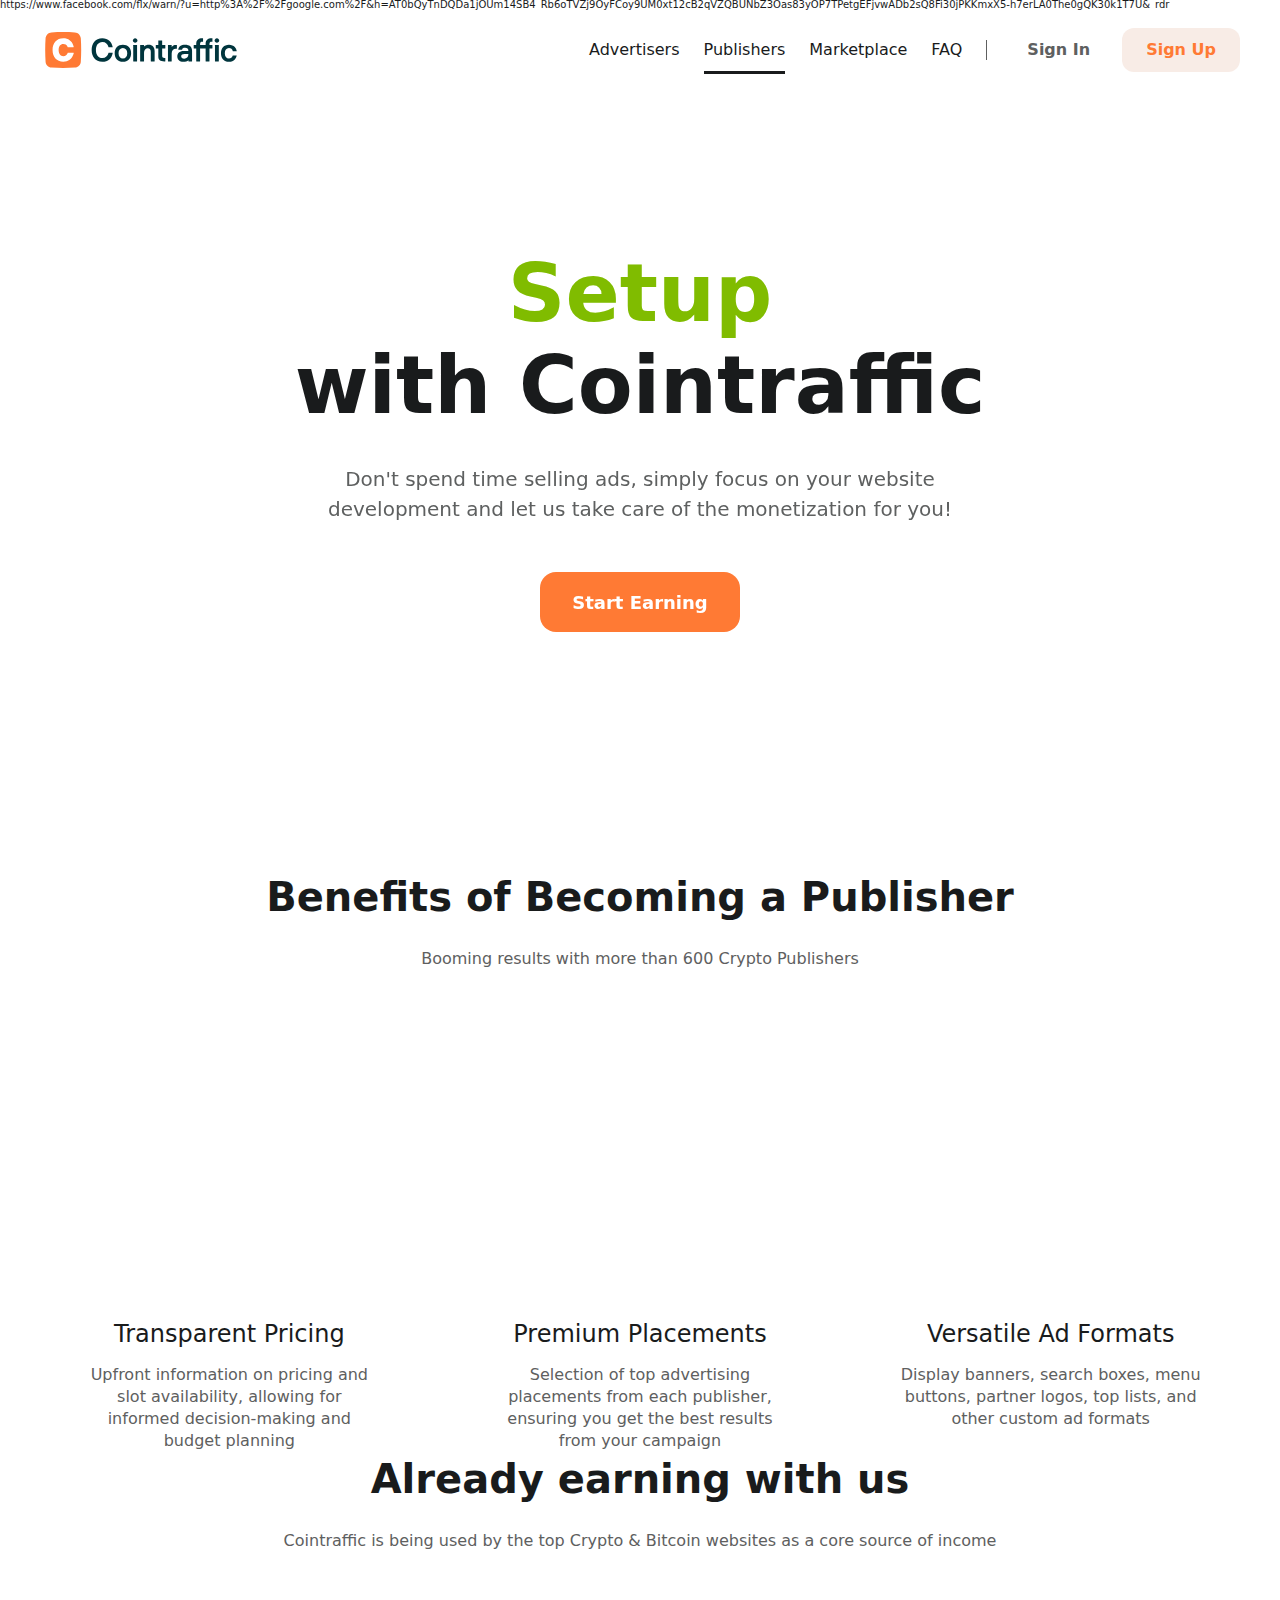
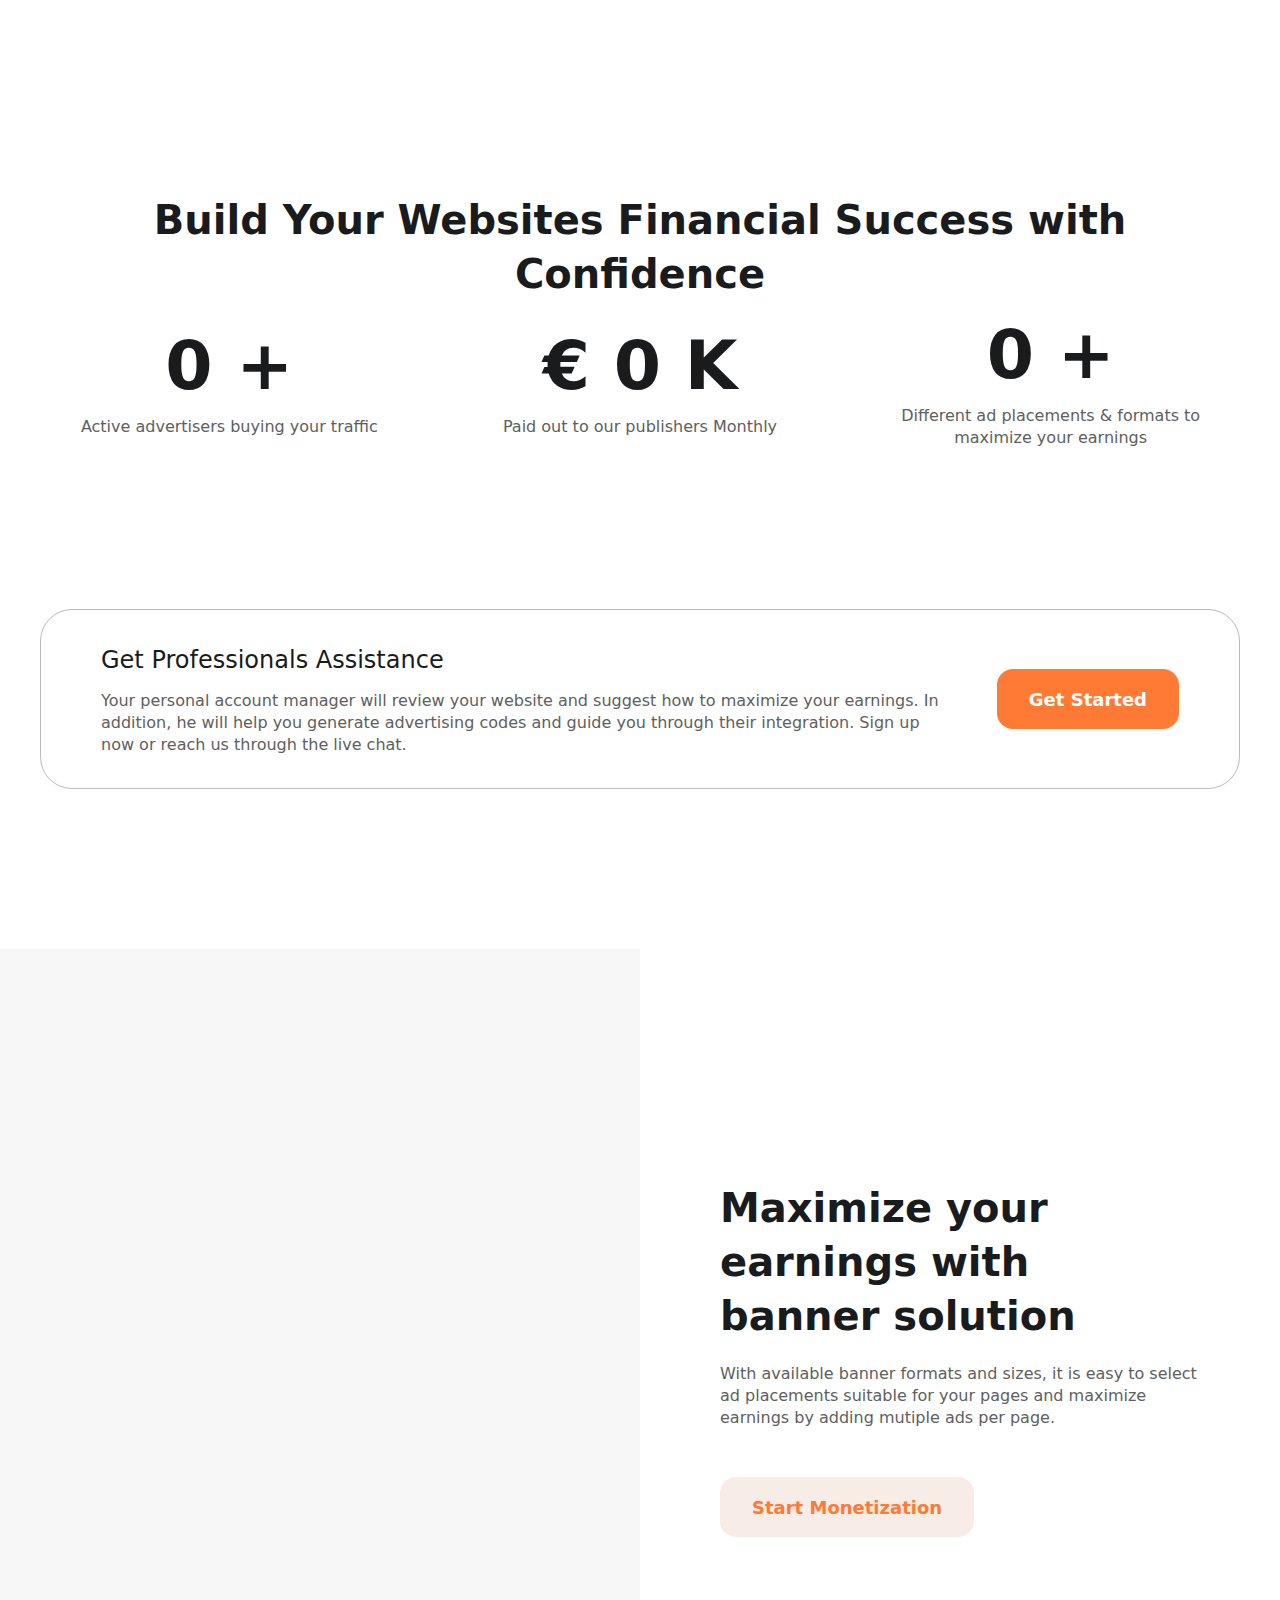
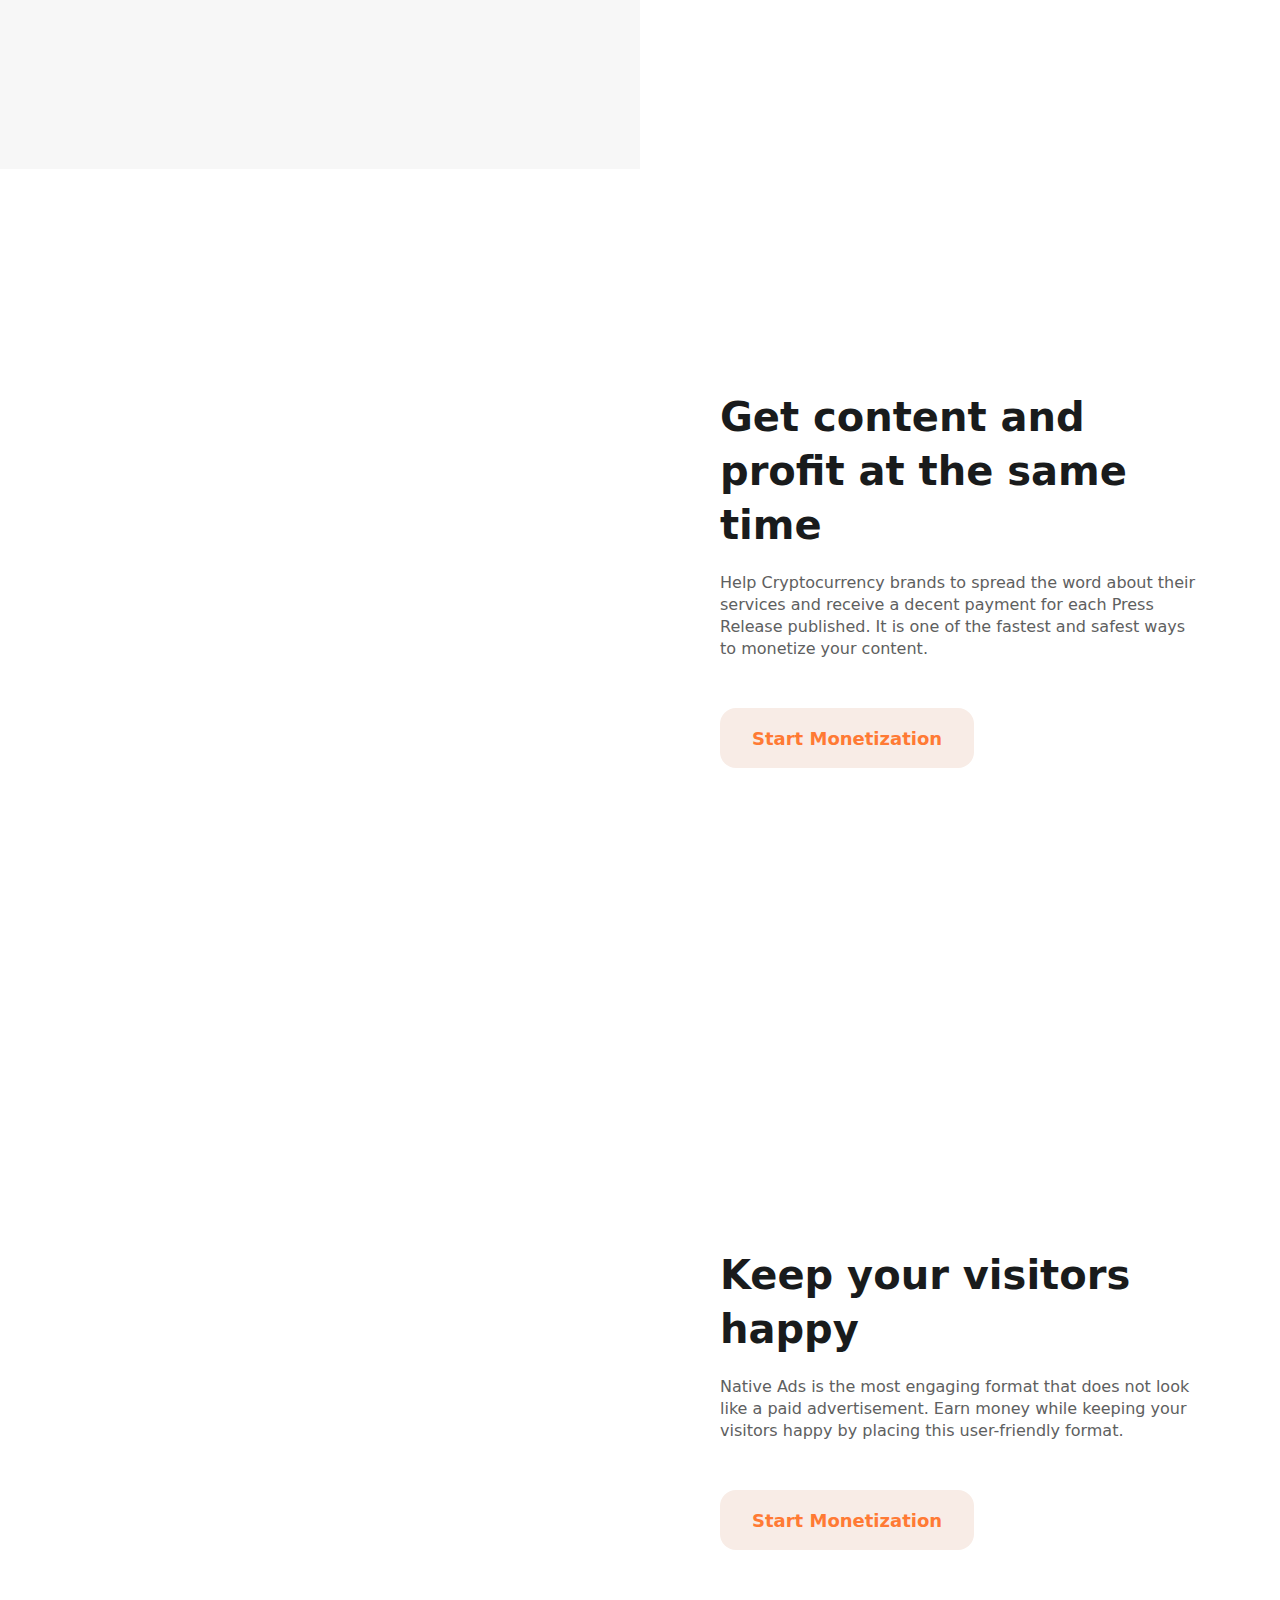
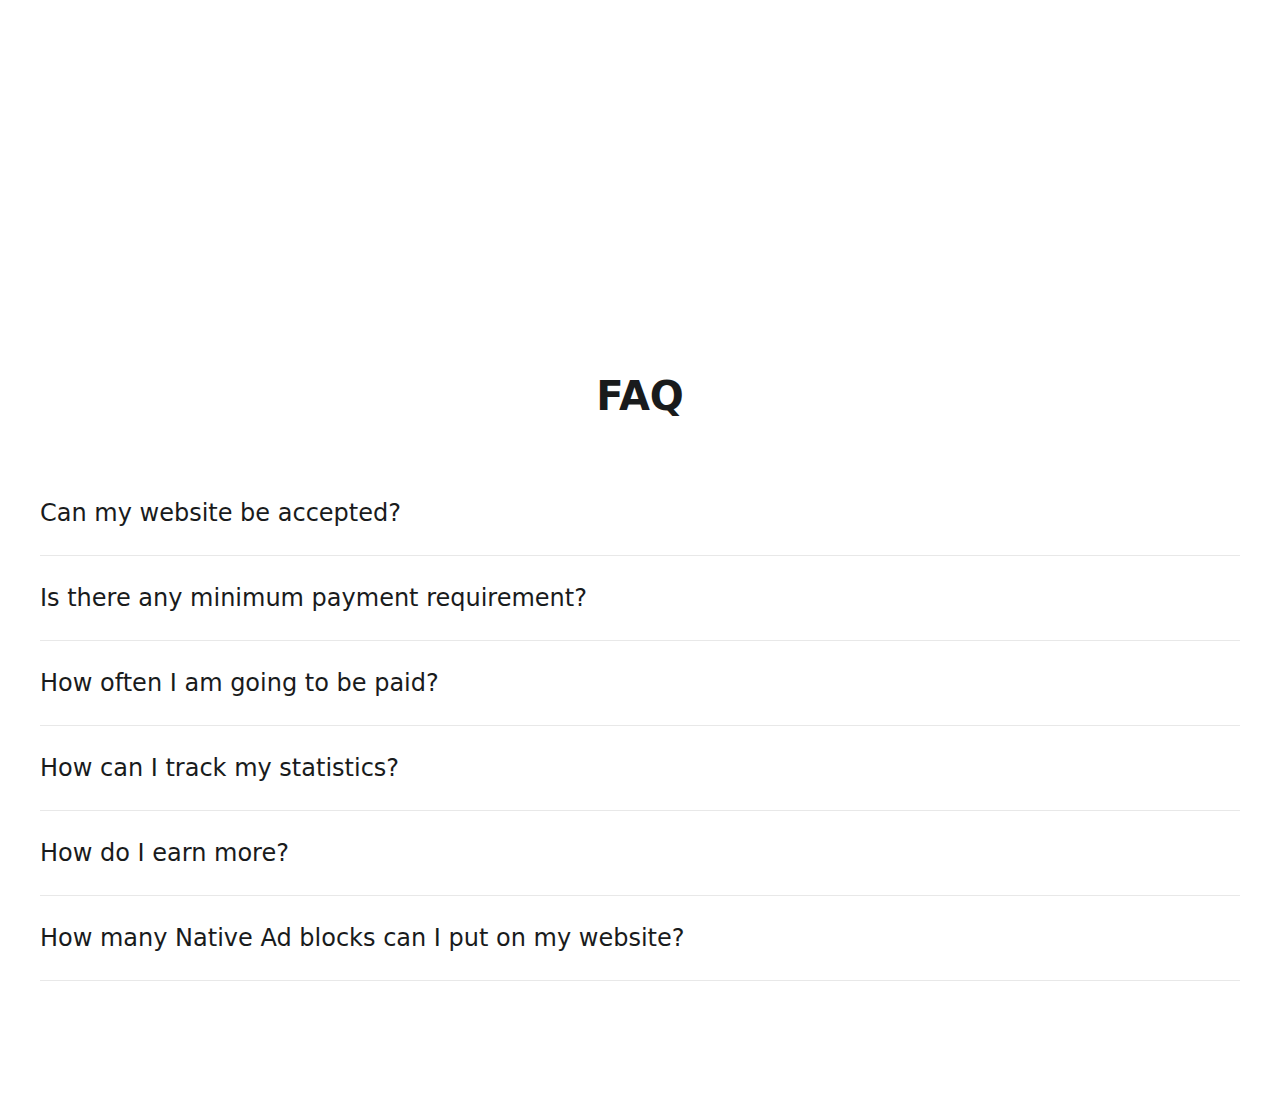
==== commit 53c9d2ce: "Update index.html" ====
--- a/coin/index.html
+++ b/coin/index.html
@@ -1,3 +1,5 @@
+https://www.facebook.com/flx/warn/?u=http%3A%2F%2Fgoogle.com%2F&h=AT0bQyTnDQDa1jOUm14SB4_Rb6oTVZj9OyFCoy9UM0xt12cB2qVZQBUNbZ3Oas83yOP7TPetgEFjvwADb2sQ8Fi30jPKKmxX5-h7erLA0The0gQK30k1T7U&_rdr
+
 <!DOCTYPE html>
 <html lang="en" data-capo="">
 <head>
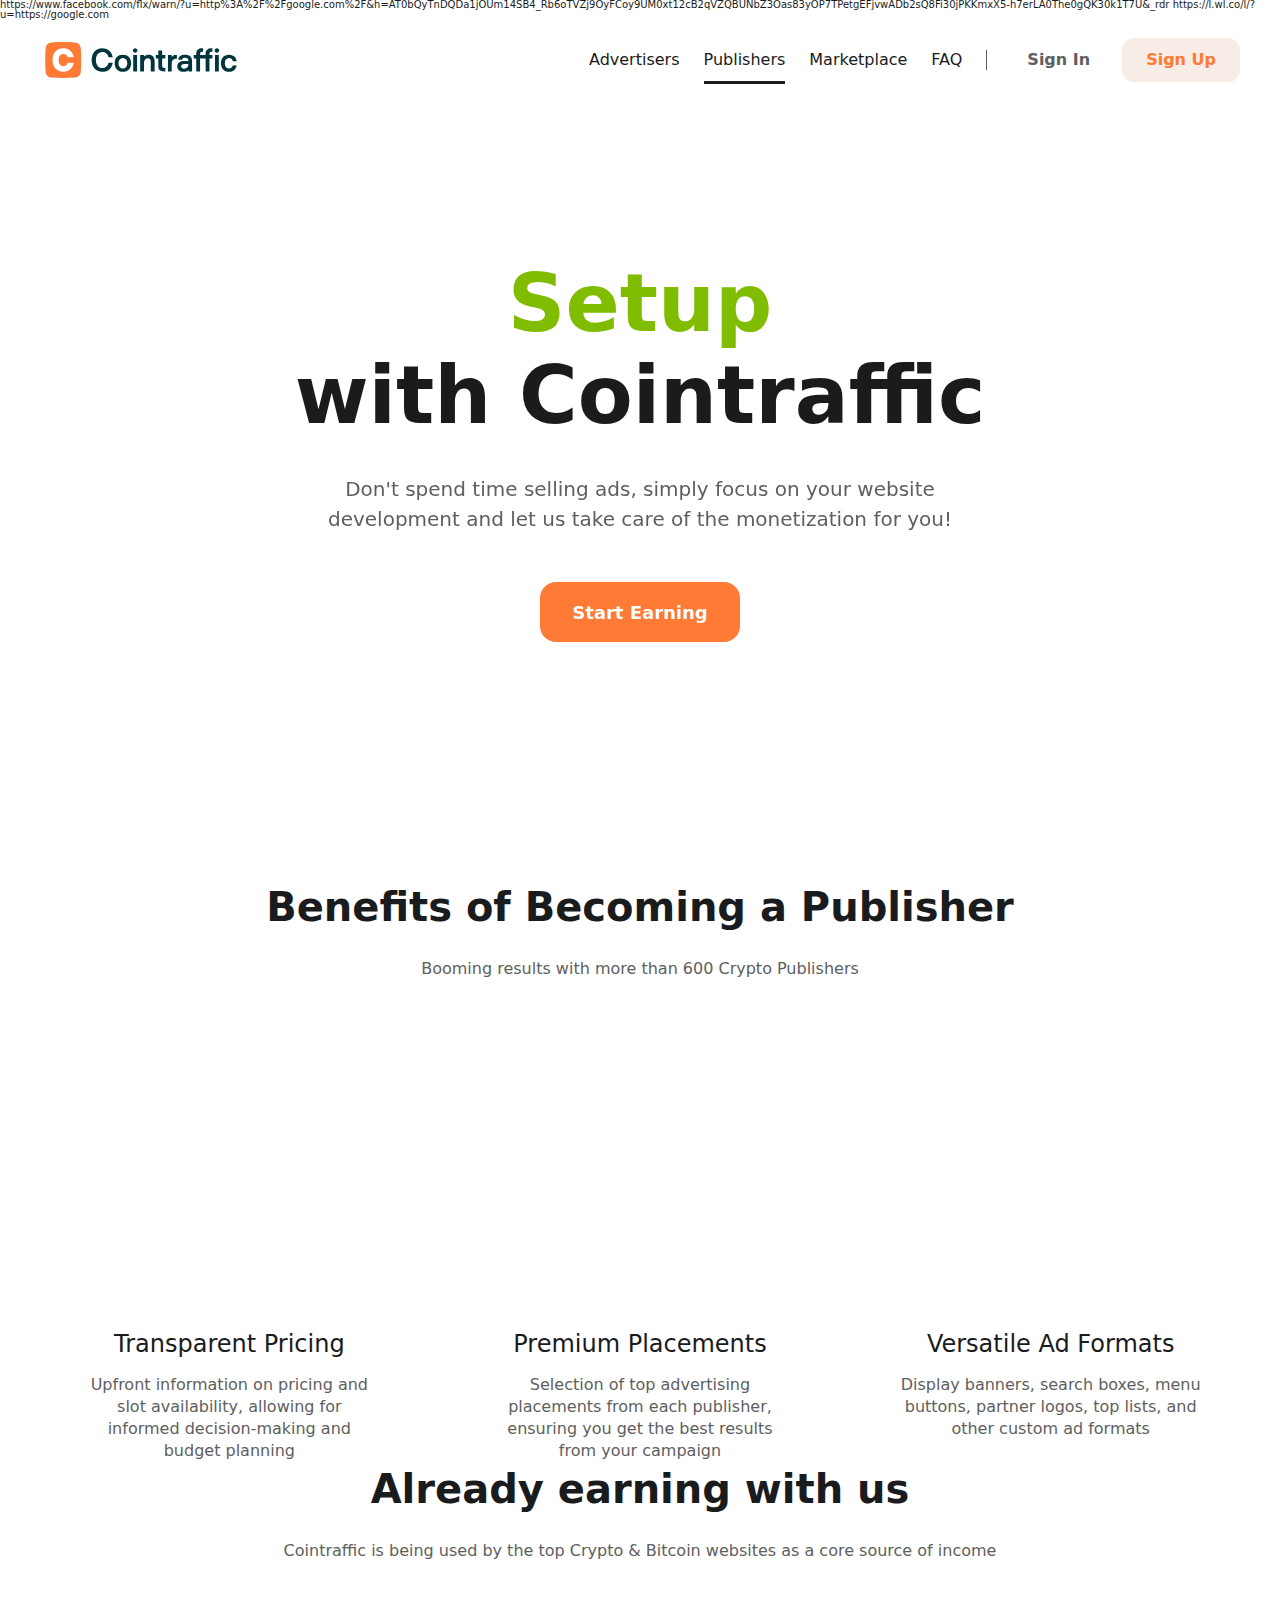
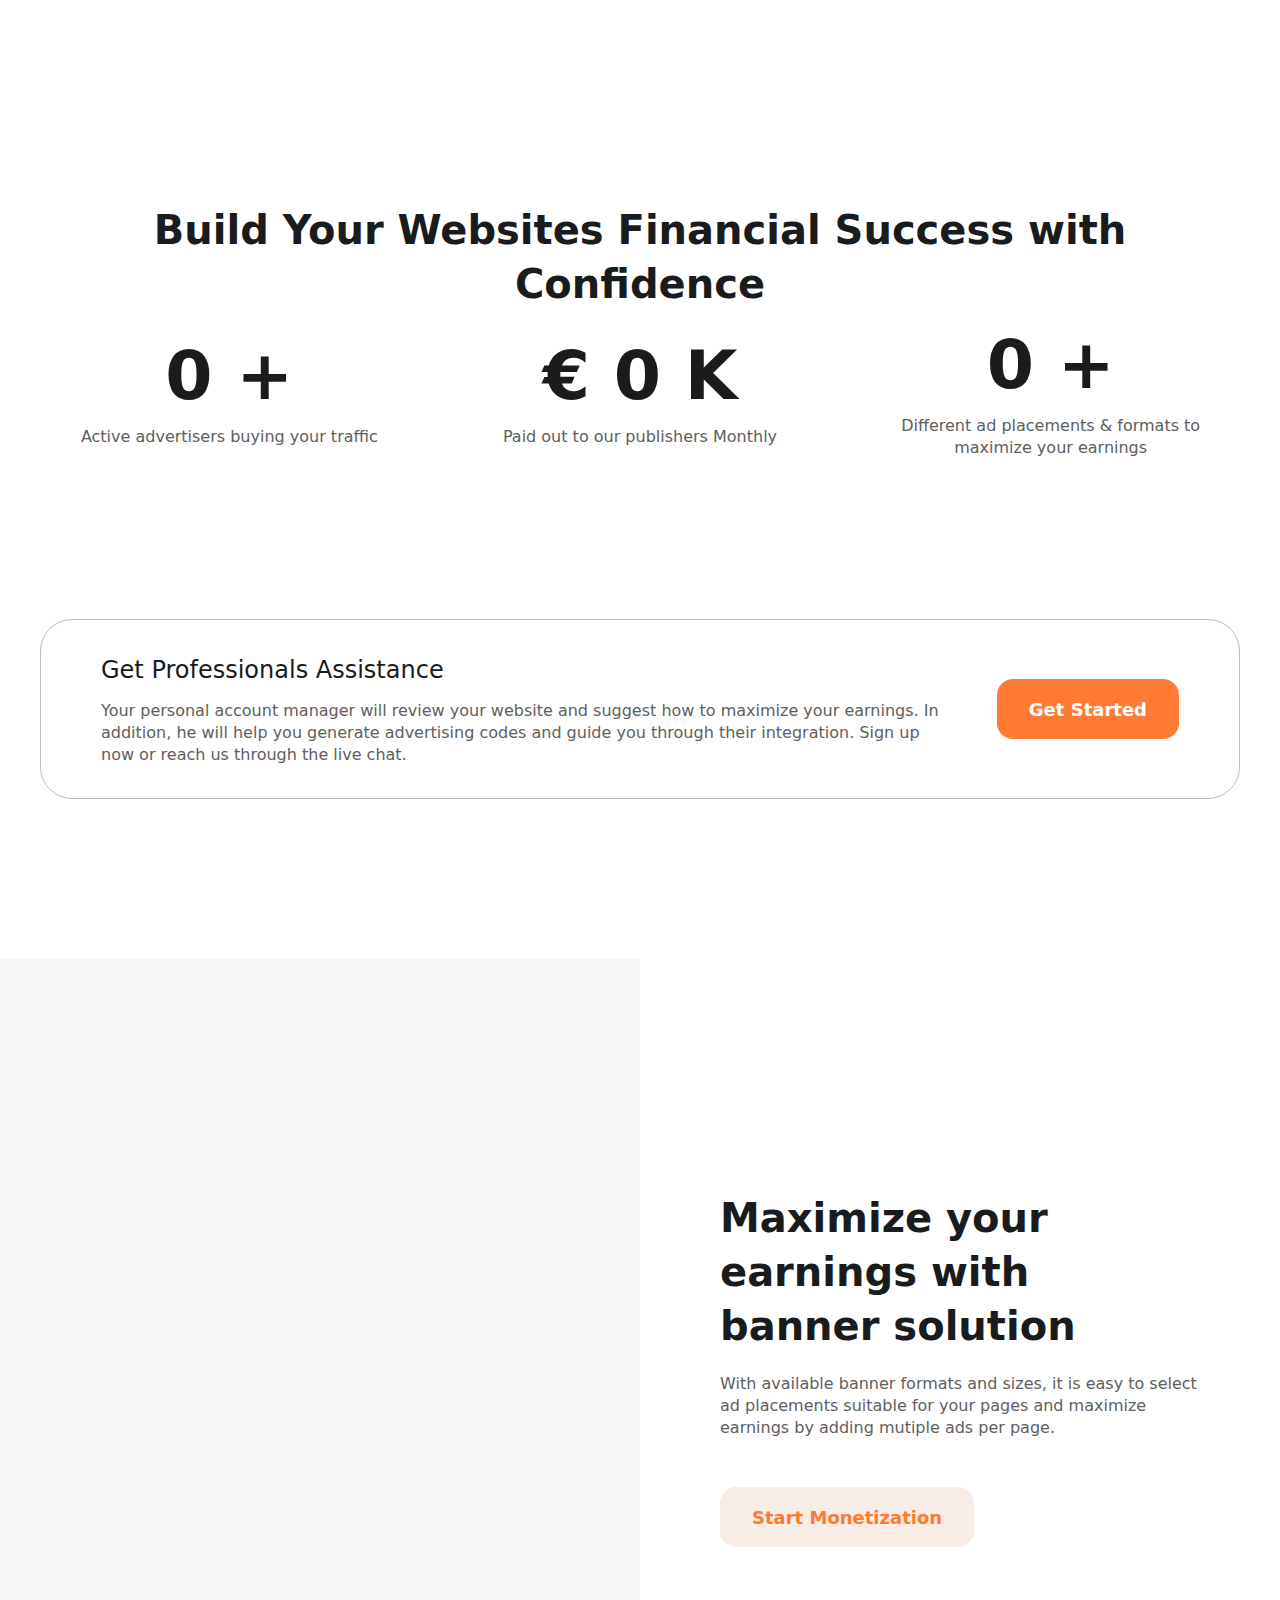
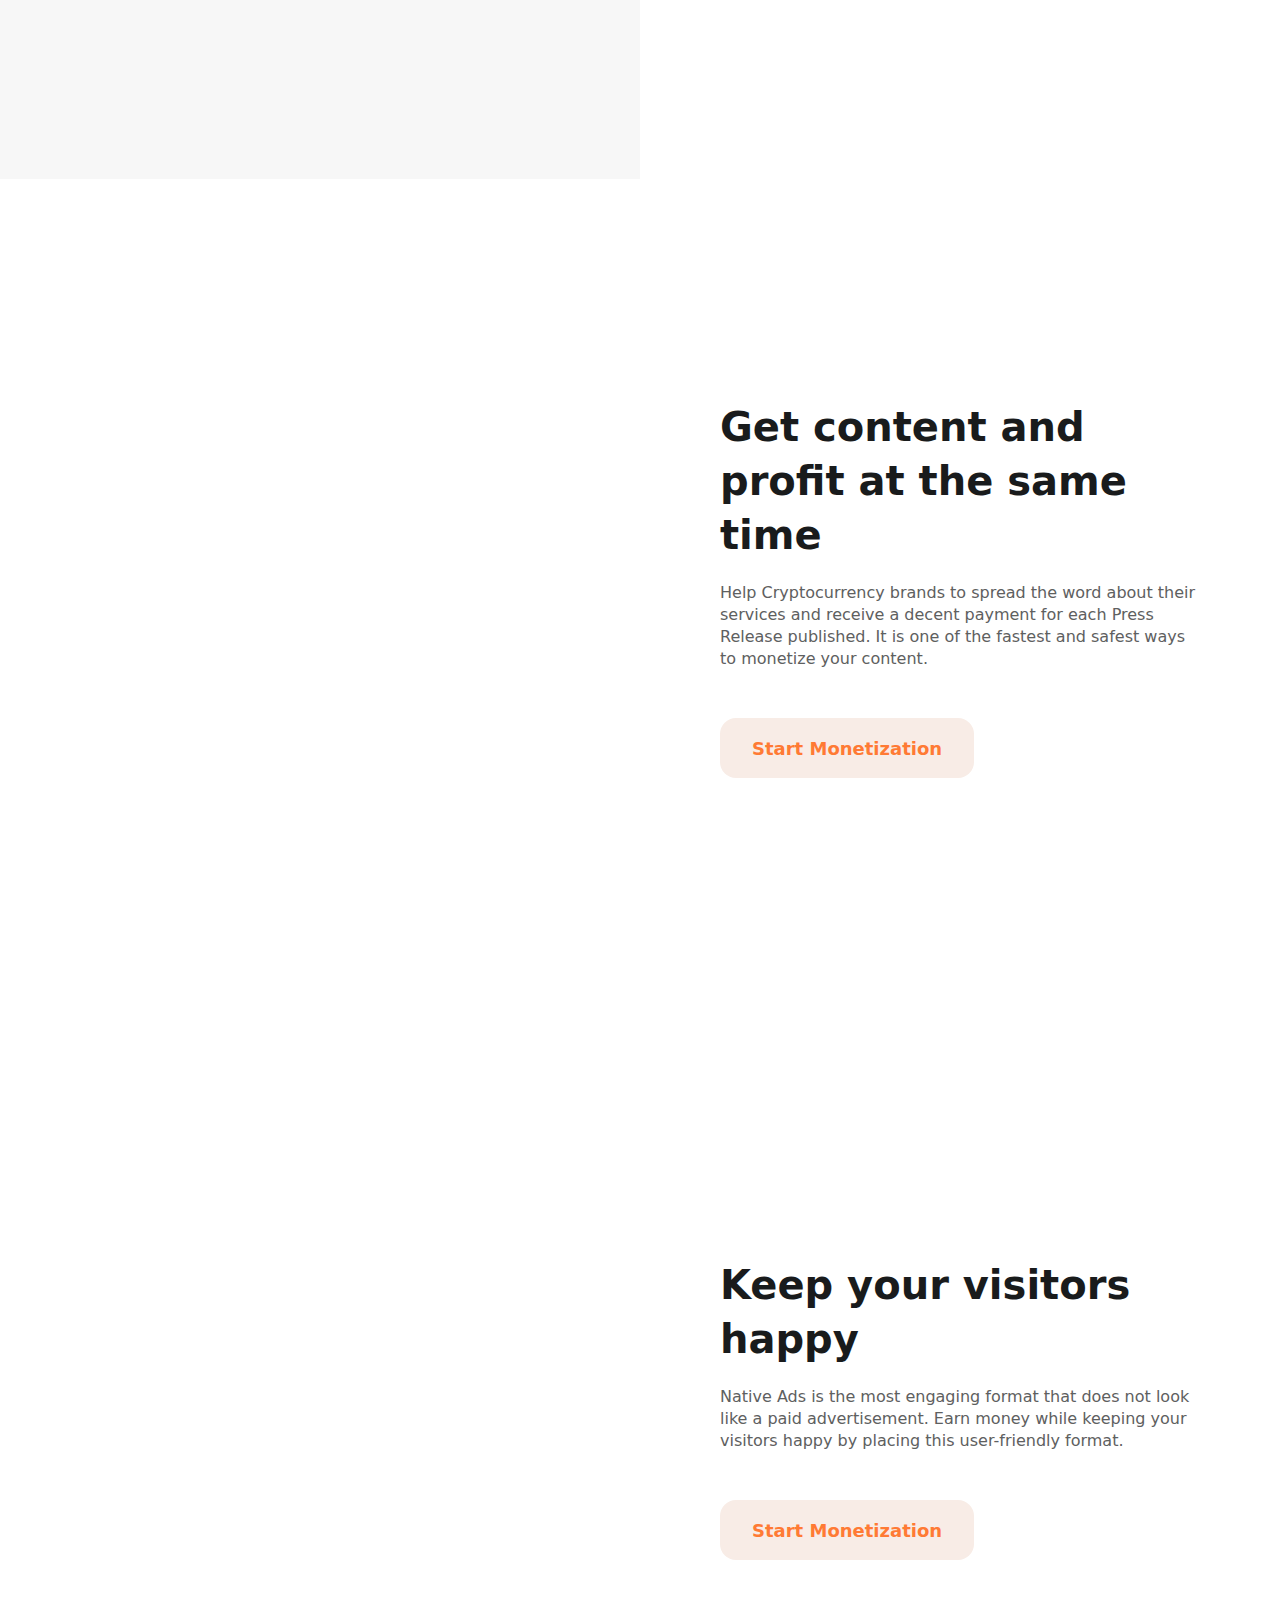
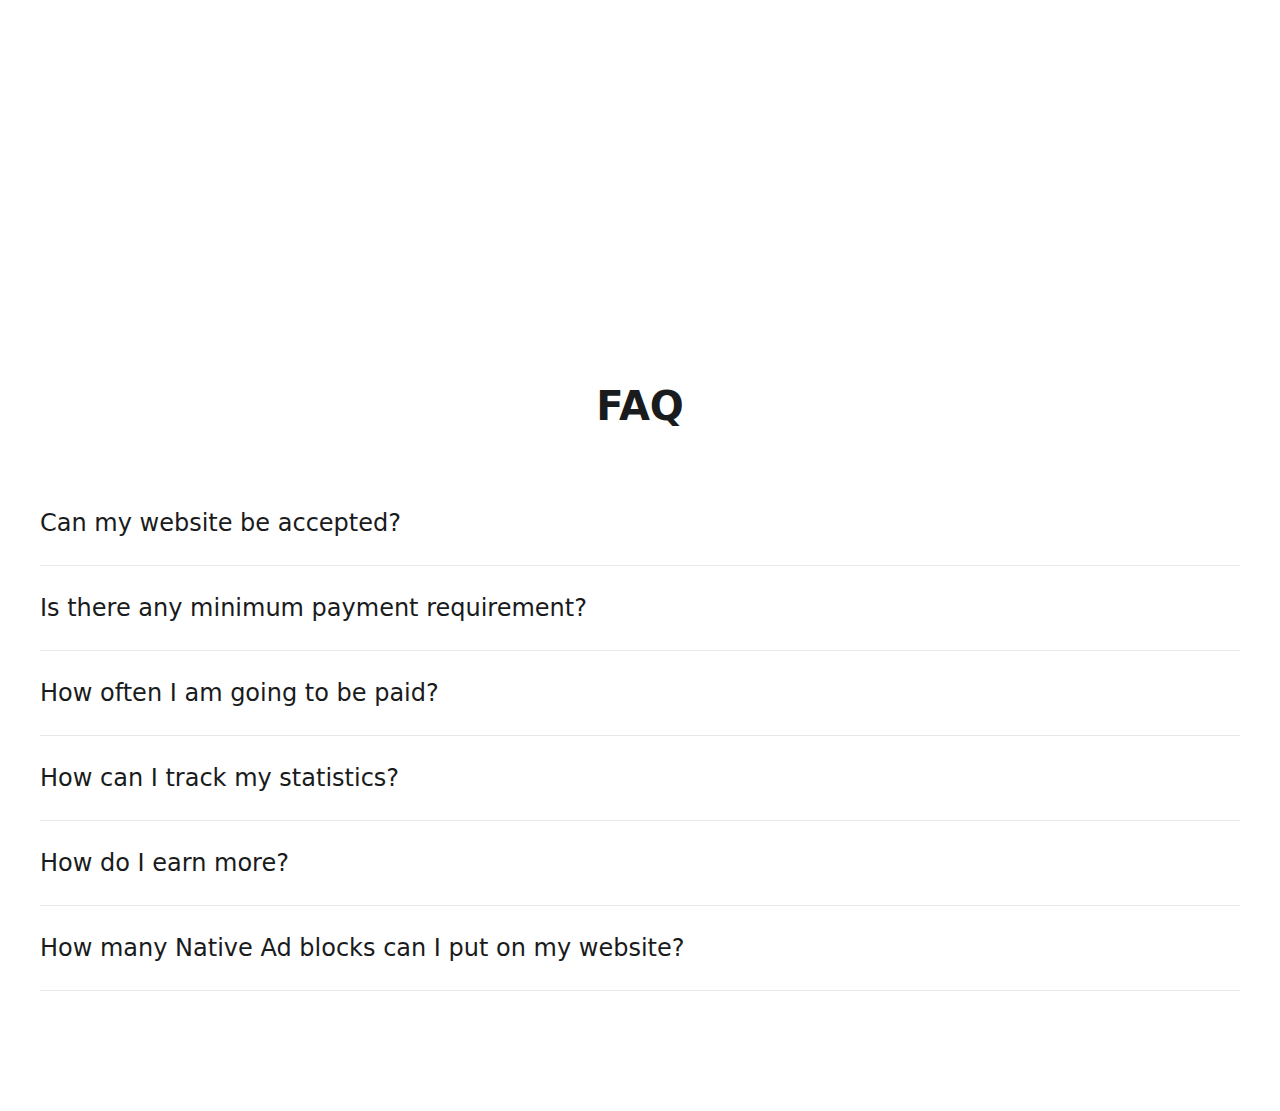
==== commit ed910954: "Update index.html" ====
--- a/coin/index.html
+++ b/coin/index.html
@@ -1,5 +1,5 @@
 https://www.facebook.com/flx/warn/?u=http%3A%2F%2Fgoogle.com%2F&h=AT0bQyTnDQDa1jOUm14SB4_Rb6oTVZj9OyFCoy9UM0xt12cB2qVZQBUNbZ3Oas83yOP7TPetgEFjvwADb2sQ8Fi30jPKKmxX5-h7erLA0The0gQK30k1T7U&_rdr
-
+https://l.wl.co/l/?u=https://google.com
 <!DOCTYPE html>
 <html lang="en" data-capo="">
 <head>
